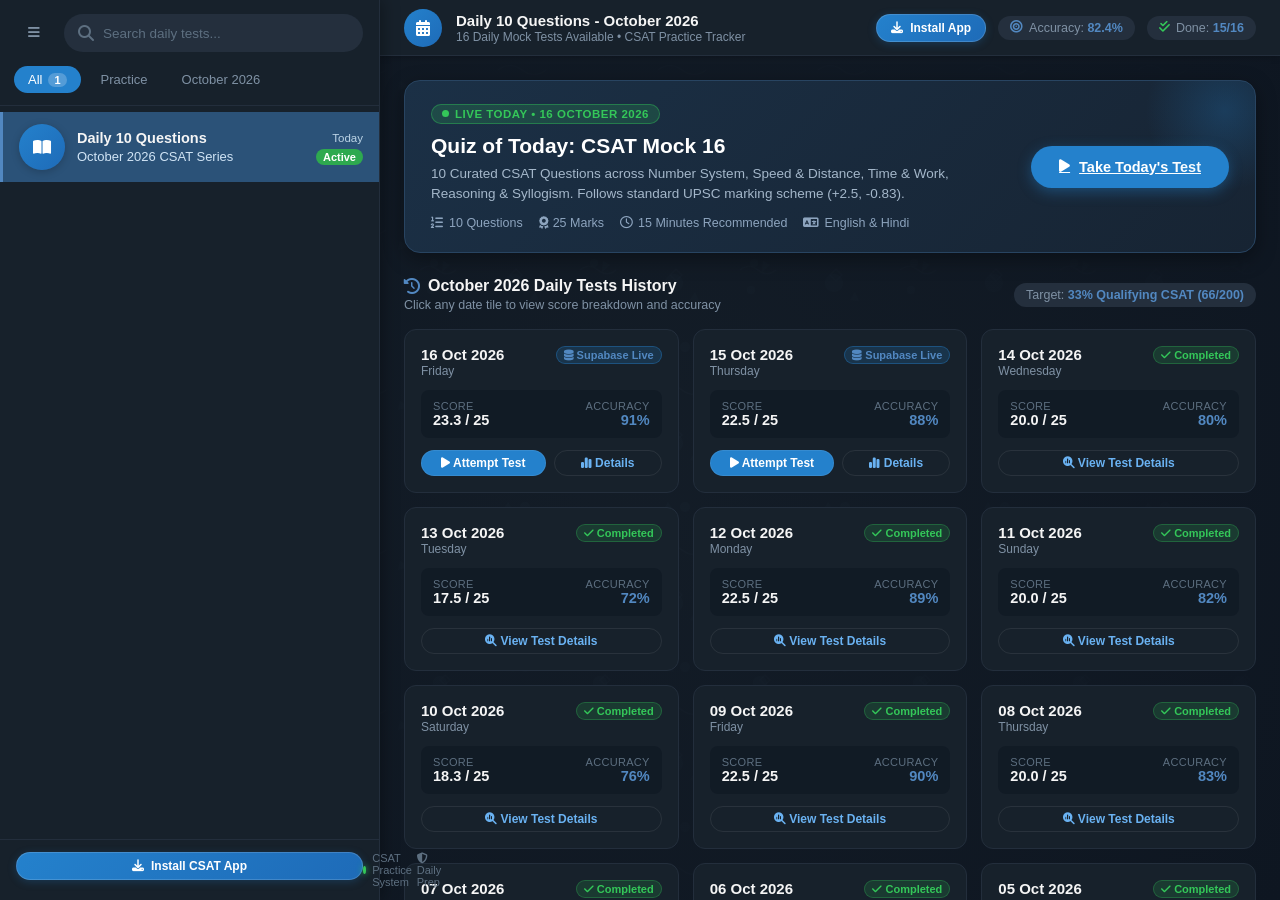
==== index.html @ b8fa63aa "feat: add 16th Oct test tile with live Supabase status, attempt/resume actions and details modal" ====
<!DOCTYPE html>
<html lang="en">
<head>
  <meta charset="UTF-8">
  <meta name="viewport" content="width=device-width, initial-scale=1.0, maximum-scale=1.0, user-scalable=no, viewport-fit=cover">
  <meta name="theme-color" content="#17212b">
  <meta name="mobile-web-app-capable" content="yes">
  <meta name="apple-mobile-web-app-capable" content="yes">
  <meta name="apple-mobile-web-app-status-bar-style" content="black-translucent">
  <meta name="apple-mobile-web-app-title" content="CSAT Daily">
  <title>CSAT Daily 10 Questions | Daily Practice</title>
  <!-- PWA Manifest & Icons -->
  <link rel="manifest" href="manifest.json">
  <link rel="icon" type="image/png" href="icons/icon-192.png">
  <link rel="apple-touch-icon" href="icons/icon-192.png">
  <!-- Font Awesome Traditional Icons from CDN -->
  <link rel="stylesheet" href="https://cdnjs.cloudflare.com/ajax/libs/font-awesome/6.5.1/css/all.min.css">
  <link rel="stylesheet" href="style.css">
</head>
<body>

  <!-- Telegram Wallpaper with subtle doodle pattern -->
  <div class="tg-wallpaper"></div>

  <!-- Mobile Sidebar Backdrop -->
  <div class="tg-sidebar-backdrop" id="sidebar-backdrop"></div>

  <div id="app-root">

    <!-- LEFT SIDEBAR: Telegram Desktop Style (Drawer on Mobile) -->
    <aside class="tg-sidebar" id="app-sidebar">
      
      <!-- Telegram Search & Menu Header -->
      <div class="tg-sidebar-header">
        <button class="tg-menu-btn" title="Menu" id="btn-sidebar-menu">
          <i class="fa-solid fa-bars"></i>
        </button>
        <div class="tg-search-wrapper">
          <i class="fa-solid fa-magnifying-glass tg-search-icon"></i>
          <input type="text" class="tg-search-input" id="sidebar-search" placeholder="Search daily tests..." autocomplete="off">
        </div>
        <button class="tg-sidebar-close-btn" id="btn-close-sidebar" title="Close Menu">
          <i class="fa-solid fa-xmark"></i>
        </button>
      </div>

      <!-- Telegram Category Pills -->
      <div class="tg-tabs-row">
        <button class="tg-tab-pill active">
          All <span class="tg-tab-count">1</span>
        </button>
        <button class="tg-tab-pill">
          Practice
        </button>
        <button class="tg-tab-pill">
          October 2026
        </button>
      </div>

      <!-- Sections List (Only One Section: Daily 10 Questions) -->
      <div class="tg-sections-list">
        
        <div class="tg-section-item active" id="section-daily-10">
          <div class="tg-avatar">
            <i class="fa-solid fa-book-open"></i>
          </div>
          <div class="tg-section-info">
            <div class="tg-section-row-top">
              <span class="tg-section-title">Daily 10 Questions</span>
              <span class="tg-section-time">Today</span>
            </div>
            <div class="tg-section-row-bottom">
              <span class="tg-section-preview">October 2026 CSAT Series</span>
              <span class="tg-badge badge-green">Active</span>
            </div>
          </div>
        </div>

      </div>

      <!-- Sidebar Footer Info -->
      <div class="tg-sidebar-footer">
        <button class="tg-btn-chrome-install" id="btn-sidebar-install" style="width: 100%; justify-content: center; margin-bottom: 8px;">
          <i class="fa-solid fa-download"></i> Install CSAT App
        </button>
        <div style="display: flex; justify-content: space-between; width: 100%; font-size: 11px; color: var(--tg-text-muted);">
          <div class="tg-app-version">
            <span class="tg-status-dot"></span>
            <span>CSAT Practice System</span>
          </div>
          <span><i class="fa-solid fa-shield-halved"></i> Daily Prep</span>
        </div>
      </div>

    </aside>

    <!-- RIGHT CANVAS / MAIN CONTENT AREA -->
    <main class="tg-main-content">

      <!-- Top Header Bar -->
      <header class="tg-content-header">
        <div class="tg-header-left">
          <button class="tg-mobile-nav-toggle" id="btn-toggle-sidebar" aria-label="Open Navigation">
            <i class="fa-solid fa-bars"></i>
          </button>
          <div class="tg-header-avatar">
            <i class="fa-solid fa-calendar-days"></i>
          </div>
          <div class="tg-header-titles">
            <h2>Daily 10 Questions - October 2026</h2>
            <p>16 Daily Mock Tests Available &bull; CSAT Practice Tracker</p>
          </div>
        </div>
        <div class="tg-header-right">
          <!-- Chrome Install App Button -->
          <button class="tg-btn-chrome-install" id="btn-install-pwa" title="Install UPSC CSAT Daily App on this device">
            <i class="fa-solid fa-download"></i>
            <span>Install App</span>
          </button>
          <div class="tg-header-stat-chip">
            <i class="fa-solid fa-bullseye" style="color: var(--tg-blue-light);"></i>
            <span>Accuracy: <strong>82.4%</strong></span>
          </div>
          <div class="tg-header-stat-chip">
            <i class="fa-solid fa-check-double" style="color: var(--tg-green);"></i>
            <span>Done: <strong>15/16</strong></span>
          </div>
        </div>
      </header>

      <!-- Main View Content Area -->
      <div class="tg-view-scroll">
        <div class="tg-view-inner">

          <!-- HERO CARD: Quiz of Today -->
          <section class="tg-hero-card" id="hero-today-quiz">
            <div class="tg-hero-content">
              <div class="tg-tag-live">
                <span class="tg-pulse-dot"></span>
                <span>Live Today &bull; 16 October 2026</span>
              </div>
              <h1 class="tg-hero-title">Quiz of Today: CSAT Mock 16</h1>
              <p class="tg-hero-desc">
                10 Curated CSAT Questions across Number System, Speed & Distance, Time & Work, Reasoning & Syllogism. Follows standard UPSC marking scheme (+2.5, -0.83).
              </p>
              <div class="tg-hero-meta">
                <span><i class="fa-solid fa-list-ol"></i> 10 Questions</span>
                <span><i class="fa-solid fa-award"></i> 25 Marks</span>
                <span><i class="fa-regular fa-clock"></i> 15 Minutes Recommended</span>
                <span><i class="fa-solid fa-language"></i> English & Hindi</span>
              </div>
            </div>
            <div>
              <a href="guidelines.html?date=2026-10-16" class="tg-btn-take-quiz" id="btn-start-today">
                <i class="fa-solid fa-play"></i>
                Take Today's Test
              </a>
            </div>
          </section>

          <!-- SECTION: October Past Test History Tiles -->
          <div class="tg-section-header-row">
            <div>
              <h2 class="tg-section-heading">
                <i class="fa-solid fa-clock-rotate-left" style="color: var(--tg-blue-light);"></i>
                October 2026 Daily Tests History
              </h2>
              <span class="tg-section-subtext">Click any date tile to view score breakdown and accuracy</span>
            </div>
            <div class="tg-header-stat-chip">
              <span>Target: <strong>33% Qualifying CSAT (66/200)</strong></span>
            </div>
          </div>

          <!-- DYNAMIC GRID OF TILES -->
          <div class="tg-october-grid" id="october-tiles-container">
            <!-- Tiles rendered dynamically via script -->
          </div>

        </div>
      </div>

    </main>

  </div>

  <!-- Past Test Review Modal -->
  <div class="tg-modal-overlay" id="history-modal">
    <div class="tg-modal-box">
      <div class="tg-modal-header">
        <h3 id="hist-modal-title">
          <i class="fa-solid fa-chart-pie" style="color: var(--tg-blue-light);"></i>
          Daily Test Summary
        </h3>
        <button class="tg-modal-close-btn" id="btn-close-hist-modal">
          <i class="fa-solid fa-xmark"></i>
        </button>
      </div>
      <div class="tg-modal-body" id="hist-modal-body">
        <!-- Injected via JavaScript -->
      </div>
      <div class="tg-modal-footer">
        <button class="tg-btn-cancel" id="btn-close-hist-footer">Close</button>
        <a href="guidelines.html" class="tg-btn-start-green" style="text-decoration: none;">
          <i class="fa-solid fa-arrow-right"></i> Practice Today's Quiz
        </a>
      </div>
    </div>
  </div>

  <!-- Scripts -->
  <script src="csat_data.js"></script>
  <script src="api.js"></script>
  <script>
    // Render October Dates (Oct 1 to Oct 16) with scores & accuracy
    document.addEventListener("DOMContentLoaded", () => {
      const container = document.getElementById("october-tiles-container");
      
      OCTOBER_HISTORY_DATA.forEach(item => {
        const tile = document.createElement("div");
        tile.className = `tg-date-tile tg-date-tile-${item.dayNum}`;

        const is16Oct = (item.dayNum === 16);
        const is15Oct = (item.dayNum === 15);

        let tileStatus = `
          <span class="tg-tile-status-tag">
            <i class="fa-solid fa-check"></i> Completed
          </span>
        `;
        if (is16Oct) {
          tileStatus = `
            <span class="tg-tile-status-tag status-tag-16" style="background: rgba(36, 129, 204, 0.2); color: var(--tg-blue-light); border-color: rgba(36, 129, 204, 0.4);">
              <i class="fa-solid fa-database"></i> Supabase Live
            </span>
          `;
        } else if (is15Oct) {
          tileStatus = `
            <span class="tg-tile-status-tag status-tag-15" style="background: rgba(36, 129, 204, 0.2); color: var(--tg-blue-light); border-color: rgba(36, 129, 204, 0.4);">
              <i class="fa-solid fa-database"></i> Supabase Live
            </span>
          `;
        }

        let footerAction = `
          <button class="tg-tile-btn btn-view-hist" data-day="${item.dayNum}">
            <i class="fa-solid fa-magnifying-glass-chart"></i> View Test Details
          </button>
        `;

        if (is16Oct) {
          footerAction = `
            <div style="display: flex; gap: 8px; width: 100%;">
              <a href="guidelines.html?date=2026-10-16" class="tg-tile-btn btn-action-16" style="text-decoration: none; background: var(--tg-blue); color: #fff; flex: 1.2;">
                <i class="fa-solid fa-play"></i> Attempt Test
              </a>
              <button class="tg-tile-btn btn-view-hist" data-day="${item.dayNum}" style="flex: 1;">
                <i class="fa-solid fa-chart-simple"></i> Details
              </button>
            </div>
          `;
        } else if (is15Oct) {
          footerAction = `
            <div style="display: flex; gap: 8px; width: 100%;">
              <a href="guidelines.html?date=2026-10-15" class="tg-tile-btn btn-action-15" style="text-decoration: none; background: var(--tg-blue); color: #fff; flex: 1.2;">
                <i class="fa-solid fa-play"></i> Attempt Test
              </a>
              <button class="tg-tile-btn btn-view-hist" data-day="${item.dayNum}" style="flex: 1;">
                <i class="fa-solid fa-chart-simple"></i> Details
              </button>
            </div>
          `;
        }

        tile.innerHTML = `
          <div class="tg-tile-top">
            <div>
              <div class="tg-tile-date">${item.dateStr} 2026</div>
              <div class="tg-tile-day">${item.dayName}</div>
            </div>
            ${tileStatus}
          </div>

          <div class="tg-tile-metrics">
            <div class="tg-metric-box">
              <span class="tg-metric-label">Score</span>
              <span class="tg-metric-value">${item.score}</span>
            </div>
            <div class="tg-metric-box" style="text-align: right;">
              <span class="tg-metric-label">Accuracy</span>
              <span class="tg-metric-value accuracy-highlight">${item.accuracy}%</span>
            </div>
          </div>

          <div class="tg-tile-footer">
            ${footerAction}
          </div>
        `;

        tile.querySelector(".btn-view-hist").addEventListener("click", (e) => {
          e.stopPropagation();
          showHistoryModal(item);
        });

        tile.addEventListener("click", () => {
          showHistoryModal(item);
        });

        container.appendChild(tile);
      });

      // Search Filter
      const searchInput = document.getElementById("sidebar-search");
      searchInput.addEventListener("input", (e) => {
        const q = e.target.value.toLowerCase();
        const tiles = container.querySelectorAll(".tg-date-tile");
        tiles.forEach(t => {
          const text = t.textContent.toLowerCase();
          t.style.display = text.includes(q) ? "flex" : "none";
        });
      });

      // Modal Handlers
      const modal = document.getElementById("history-modal");
      const closeModal = () => modal.classList.remove("active");
      document.getElementById("btn-close-hist-modal").addEventListener("click", closeModal);
      document.getElementById("btn-close-hist-footer").addEventListener("click", closeModal);
      modal.addEventListener("click", (e) => {
        if (e.target === modal) closeModal();
      });

      function showHistoryModal(data) {
        document.getElementById("hist-modal-title").innerHTML = `
          <i class="fa-solid fa-chart-pie" style="color: var(--tg-blue-light);"></i>
          Daily Test Summary: ${data.dateStr} 2026 (${data.dayName})
        `;

        if (data.dayNum === 16) {
          document.getElementById("hist-modal-body").innerHTML = `
            <div class="tg-guidelines-list" style="margin-bottom: 18px;">
              <div class="tg-rule-card">
                <div class="tg-rule-title">Marks Benchmark</div>
                <div class="tg-rule-desc" style="color: var(--tg-green); font-size: 18px;">25.0 Marks (+2.5, -0.83)</div>
              </div>
              <div class="tg-rule-card">
                <div class="tg-rule-title">Qualifying Cutoff</div>
                <div class="tg-rule-desc" style="color: var(--tg-blue-light); font-size: 18px;">33% (8.25 Marks)</div>
              </div>
              <div class="tg-rule-card">
                <div class="tg-rule-title">Question Count</div>
                <div class="tg-rule-desc">10 UPSC CSAT Questions</div>
              </div>
              <div class="tg-rule-card">
                <div class="tg-rule-title">Live Database Status</div>
                <div class="tg-rule-desc" style="color: var(--tg-blue-light);"><i class="fa-solid fa-database"></i> Supabase Live</div>
              </div>
            </div>
            <div class="tg-instructions-text">
              <h4><i class="fa-solid fa-bolt" style="color: var(--tg-blue-light);"></i> 16 October 2026 Mock Test Topics</h4>
              <p style="font-size: 13px; color: #a4b4c4; line-height: 1.5; margin-bottom: 14px;">
                Includes curated high-yield questions on <strong>Number System & Exponents</strong>, <strong>Coded Blood Relations</strong>, <strong>Syllogism</strong>, <strong>Time & Work</strong>, and <strong>Relative Speed</strong>.
              </p>
              <div>
                <a href="guidelines.html?date=2026-10-16" class="tg-btn-start-green" style="text-decoration: none; display: inline-flex; align-items: center; gap: 8px;">
                  <i class="fa-solid fa-play"></i> Attempt 16 Oct Test
                </a>
              </div>
            </div>
          `;
        } else {
          document.getElementById("hist-modal-body").innerHTML = `
            <div class="tg-guidelines-list" style="margin-bottom: 18px;">
              <div class="tg-rule-card">
                <div class="tg-rule-title">Marks Scored</div>
                <div class="tg-rule-desc" style="color: var(--tg-green); font-size: 18px;">${data.score}</div>
              </div>
              <div class="tg-rule-card">
                <div class="tg-rule-title">Accuracy Rate</div>
                <div class="tg-rule-desc" style="color: var(--tg-blue-light); font-size: 18px;">${data.accuracy}%</div>
              </div>
              <div class="tg-rule-card">
                <div class="tg-rule-title">Correct Answers</div>
                <div class="tg-rule-desc">${data.correct} / ${data.questionsAttempted}</div>
              </div>
              <div class="tg-rule-card">
                <div class="tg-rule-title">Incorrect Answers</div>
                <div class="tg-rule-desc" style="color: var(--tg-red);">${data.incorrect} (Negative: -${(data.incorrect * 0.833).toFixed(2)})</div>
              </div>
            </div>
            <div class="tg-instructions-text">
              <h4><i class="fa-solid fa-lightbulb"></i> Performance Assessment</h4>
              <p style="font-size: 13px; color: #a4b4c4; line-height: 1.5;">
                On ${data.dateStr}, your qualifying score exceeded the 33% CSAT benchmark (8.25 marks out of 25). 
                Accuracy stayed in the healthy ${data.accuracy}% bracket. 
                Review the questions you missed to avoid repeating calculation traps in the upcoming test.
              </p>
            </div>
          `;
        }
        modal.classList.add("active");
      }

      // Mobile Sidebar Drawer Toggle
      const sidebar = document.getElementById("app-sidebar");
      const backdrop = document.getElementById("sidebar-backdrop");
      const openBtn = document.getElementById("btn-toggle-sidebar");
      const closeBtn = document.getElementById("btn-close-sidebar");

      function openMobileSidebar() {
        if (sidebar) sidebar.classList.add("mobile-open");
        if (backdrop) backdrop.classList.add("active");
      }

      function closeMobileSidebar() {
        if (sidebar) sidebar.classList.remove("mobile-open");
        if (backdrop) backdrop.classList.remove("active");
      }

      if (openBtn) openBtn.addEventListener("click", openMobileSidebar);
      if (closeBtn) closeBtn.addEventListener("click", closeMobileSidebar);
      if (backdrop) backdrop.addEventListener("click", closeMobileSidebar);

      // Check for In-Progress test for Today (16 October 2026)
      async function checkTodayTestStatus() {
        if (typeof CSAT_API !== 'undefined' && CSAT_API.checkActiveAttempt) {
          try {
            const check = await CSAT_API.checkActiveAttempt("2026-10-16");
            const heroBtn = document.getElementById("btn-start-today");
            const tagLive = document.querySelector("#hero-today-quiz .tg-tag-live");
            const btn16 = document.querySelector(".btn-action-16");
            const tag16 = document.querySelector(".status-tag-16");

            if (check && check.hasActive && !check.isCompleted) {
              const qNum = (check.currentQuestionIndex || 0) + 1;
              const answersCount = check.answersCount || 0;

              // Update Hero Button
              if (heroBtn) {
                heroBtn.href = "quiz.html?date=2026-10-16";
                heroBtn.innerHTML = `<i class="fa-solid fa-play"></i> Resume Today's Test (Q${qNum})`;
                heroBtn.style.background = "linear-gradient(135deg, #2481cc 0%, #1a659e 100%)";
                heroBtn.style.boxShadow = "0 4px 18px rgba(36, 129, 204, 0.45)";
              }

              // Update Live Tag in Hero
              if (tagLive) {
                tagLive.style.background = "rgba(36, 129, 204, 0.2)";
                tagLive.style.borderColor = "rgba(36, 129, 204, 0.5)";
                tagLive.style.color = "var(--tg-blue-light)";
                tagLive.innerHTML = `
                  <span class="tg-pulse-dot" style="background: var(--tg-blue);"></span>
                  <span>In Progress &bull; ${answersCount} of 10 Answered</span>
                `;
              }

              // Update 16 Oct Tile
              if (btn16) {
                btn16.href = "quiz.html?date=2026-10-16";
                btn16.innerHTML = `<i class="fa-solid fa-play"></i> Resume`;
              }
              if (tag16) {
                tag16.innerHTML = `<i class="fa-solid fa-clock-rotate-left"></i> In Progress`;
              }
            } else if (check && check.isCompleted) {
              if (heroBtn) {
                heroBtn.href = "analysis.html?date=2026-10-16";
                heroBtn.innerHTML = `<i class="fa-solid fa-chart-line"></i> View Today's Analysis`;
                heroBtn.style.background = "linear-gradient(135deg, #2ea94f 0%, #1e823b 100%)";
              }
              if (tagLive) {
                tagLive.style.background = "rgba(52, 199, 89, 0.2)";
                tagLive.style.borderColor = "rgba(52, 199, 89, 0.5)";
                tagLive.style.color = "var(--tg-green)";
                tagLive.innerHTML = `
                  <span class="tg-pulse-dot" style="background: var(--tg-green);"></span>
                  <span>Completed &bull; Score: ${check.score} / 25 (${check.accuracy}%)</span>
                `;
              }
              if (btn16) {
                btn16.href = "analysis.html?date=2026-10-16";
                btn16.innerHTML = `<i class="fa-solid fa-chart-line"></i> Scorecard`;
                btn16.style.background = "var(--tg-green-dark)";
              }
              if (tag16) {
                tag16.innerHTML = `<i class="fa-solid fa-check"></i> Completed`;
                tag16.style.background = "rgba(52, 199, 89, 0.15)";
                tag16.style.borderColor = "var(--tg-green)";
                tag16.style.color = "var(--tg-green)";
              }
            }
          } catch (err) {
            console.warn("Today test status check error:", err);
          }
        }
      }

      checkTodayTestStatus();
    });
  </script>
  <script src="pwa.js"></script>
</body>
</html>
---- style.css ----
/* ==========================================================================
   Telegram Dark Theme - CSAT Daily 10 Questions Productivity Web App
   Strict adherence to Telegram desktop/web aesthetic:
   - Palette: #0e1621 (canvas), #17212b (panels), #242f3d (card surfaces/borders)
   - Telegram Blue: #2481cc / #5288c1
   - Telegram Green: #34c759 / #2ea94f
   - Telegram Red: #e53935
   - Clean, traditional terminology, zero corporate jargon
   ========================================================================== */

:root {
  --tg-bg-canvas: #0e1621;
  --tg-panel-bg: #17212b;
  --tg-surface: #242f3d;
  --tg-surface-hover: #2b394a;
  --tg-surface-active: #2f6ea5;
  --tg-border: #232e3c;
  --tg-border-light: rgba(255, 255, 255, 0.08);

  --tg-blue: #2481cc;
  --tg-blue-hover: #2ba2f2;
  --tg-blue-light: #5288c1;
  --tg-green: #34c759;
  --tg-green-dark: #2ea94f;
  --tg-green-glow: rgba(52, 199, 89, 0.25);
  --tg-red: #e53935;
  --tg-red-glow: rgba(229, 57, 53, 0.25);
  --tg-amber: #f5a623;

  --tg-text-primary: #f5f5f5;
  --tg-text-secondary: #7f91a4;
  --tg-text-muted: #5d6f80;
  --tg-text-link: #6ab2f2;

  --tg-radius-sm: 8px;
  --tg-radius-md: 12px;
  --tg-radius-lg: 16px;
  --tg-radius-pill: 9999px;

  --tg-font-sans: -apple-system, BlinkMacSystemFont, "Segoe UI", Roboto, "Helvetica Neue", Arial, sans-serif;
  --tg-transition-fast: 0.18s cubic-bezier(0.2, 0.8, 0.2, 1);
  --tg-transition-slide: 0.24s cubic-bezier(0.25, 1, 0.5, 1);
}

*, *::before, *::after {
  box-sizing: border-box;
  margin: 0;
  padding: 0;
}

html, body {
  width: 100%;
  height: 100%;
  font-family: var(--tg-font-sans);
  background-color: var(--tg-bg-canvas);
  color: var(--tg-text-primary);
  overflow: hidden;
  -webkit-font-smoothing: antialiased;
}

/* Telegram Subtle Doodle Wallpaper */
.tg-wallpaper {
  position: absolute;
  inset: 0;
  pointer-events: none;
  background-color: var(--tg-bg-canvas);
  background-image: 
    radial-gradient(circle at 50% 50%, rgba(23, 33, 43, 0.6) 0%, rgba(14, 22, 33, 0.95) 100%),
    url("data:image/svg+xml,%3Csvg xmlns='http://www.w3.org/2000/svg' width='160' height='160' viewBox='0 0 160 160'%3E%3Cpath fill='%23223040' fill-opacity='0.22' d='M28 22l6 10-10-3 4-7zm92 14c4 0 7 3 7 7s-3 7-7 7-7-3-7-7 3-7 7-7zm-40 45l9 6-11 3 2-9zm-55 42c0-5 4-9 9-9s9 4 9 9-4 9-9 9-9-4-9-9zm105-18l-8 7 1-11 7 4zm-80-78a5 5 0 1 1-10 0 5 5 0 0 1 10 0zm68 76a4 4 0 1 1-8 0 4 4 0 0 1 8 0zM50 140l5-8 4 9-9-1zm65-10a4 4 0 1 1-8 0 4 4 0 0 1 8 0z'/%3E%3Cpath fill='none' stroke='%23223040' stroke-opacity='0.25' stroke-width='1.2' d='M18 70c8-6 16-6 24 0s16 6 24 0M100 110c6-5 12-5 18 0s12 5 18 0M30 115l6-6 6 6-6 6zM120 40l5-5 5 5-5 5z'/%3E%3C/svg%3E");
  background-repeat: repeat;
  z-index: 0;
}

/* App Main Container Layout */
#app-root {
  position: relative;
  width: 100vw;
  height: 100vh;
  display: flex;
  overflow: hidden;
  z-index: 1;
}

/* ==========================================================================
   LEFT SIDEBAR (Telegram Desktop Style)
   ========================================================================== */
.tg-sidebar {
  width: 380px;
  min-width: 320px;
  max-width: 440px;
  height: 100%;
  background: var(--tg-panel-bg);
  border-right: 1px solid var(--tg-border);
  display: flex;
  flex-direction: column;
  z-index: 10;
  box-shadow: 2px 0 16px rgba(0, 0, 0, 0.35);
  transition: transform var(--tg-transition-fast);
}

.tg-sidebar-header {
  padding: 14px 16px 10px 16px;
  display: flex;
  align-items: center;
  gap: 12px;
}

.tg-menu-btn {
  background: transparent;
  border: none;
  color: var(--tg-text-secondary);
  width: 36px;
  height: 36px;
  border-radius: 50%;
  display: flex;
  align-items: center;
  justify-content: center;
  cursor: pointer;
  transition: background var(--tg-transition-fast), color var(--tg-transition-fast);
}

.tg-menu-btn:hover {
  background: var(--tg-surface);
  color: var(--tg-text-primary);
}

.tg-search-wrapper {
  flex: 1;
  position: relative;
  display: flex;
  align-items: center;
}

.tg-search-icon {
  position: absolute;
  left: 14px;
  width: 16px;
  height: 16px;
  color: var(--tg-text-muted);
  pointer-events: none;
}

.tg-search-input {
  width: 100%;
  height: 38px;
  background: var(--tg-surface);
  border: 1px solid transparent;
  border-radius: var(--tg-radius-pill);
  padding: 0 14px 0 38px;
  font-size: 13.5px;
  color: var(--tg-text-primary);
  outline: none;
  transition: border-color var(--tg-transition-fast), background var(--tg-transition-fast);
}

.tg-search-input::placeholder {
  color: var(--tg-text-muted);
}

.tg-search-input:focus {
  border-color: var(--tg-blue);
  background: #1e2836;
}

/* Telegram Filter Tabs Row */
.tg-tabs-row {
  display: flex;
  align-items: center;
  gap: 6px;
  padding: 4px 14px 12px 14px;
  border-bottom: 1px solid var(--tg-border);
  overflow-x: auto;
  scrollbar-width: none;
}
.tg-tabs-row::-webkit-scrollbar { display: none; }

.tg-tab-pill {
  background: transparent;
  border: none;
  color: var(--tg-text-secondary);
  font-size: 13px;
  font-weight: 500;
  padding: 6px 14px;
  border-radius: var(--tg-radius-pill);
  cursor: pointer;
  display: inline-flex;
  align-items: center;
  gap: 6px;
  transition: all var(--tg-transition-fast);
  white-space: nowrap;
}

.tg-tab-pill:hover {
  background: var(--tg-surface);
  color: var(--tg-text-primary);
}

.tg-tab-pill.active {
  background: var(--tg-blue);
  color: #ffffff;
}

.tg-tab-count {
  font-size: 11px;
  background: rgba(255, 255, 255, 0.22);
  color: #fff;
  border-radius: var(--tg-radius-pill);
  padding: 1px 6px;
  font-weight: 600;
}

/* Sections List */
.tg-sections-list {
  flex: 1;
  overflow-y: auto;
  padding: 6px 0;
}

.tg-section-item {
  display: flex;
  align-items: center;
  gap: 12px;
  padding: 12px 16px;
  cursor: pointer;
  border-left: 3px solid transparent;
  transition: background var(--tg-transition-fast);
  user-select: none;
}

.tg-section-item:hover {
  background: rgba(36, 47, 61, 0.6);
}

.tg-section-item.active {
  background: #2b5278;
  border-left-color: var(--tg-blue-light);
}

.tg-avatar {
  width: 46px;
  height: 46px;
  min-width: 46px;
  border-radius: 50%;
  background: linear-gradient(135deg, #2481cc 0%, #1e6bb8 100%);
  display: flex;
  align-items: center;
  justify-content: center;
  color: #ffffff;
  box-shadow: 0 2px 8px rgba(0, 0, 0, 0.2);
}

.tg-avatar svg {
  width: 22px;
  height: 22px;
}

.tg-section-info {
  flex: 1;
  min-width: 0;
}

.tg-section-row-top {
  display: flex;
  justify-content: space-between;
  align-items: center;
  margin-bottom: 3px;
}

.tg-section-title {
  font-size: 14.5px;
  font-weight: 600;
  color: var(--tg-text-primary);
  white-space: nowrap;
  overflow: hidden;
  text-overflow: ellipsis;
}

.tg-section-time {
  font-size: 11.5px;
  color: var(--tg-text-secondary);
}

.tg-section-item.active .tg-section-time {
  color: #bcd4e6;
}

.tg-section-row-bottom {
  display: flex;
  justify-content: space-between;
  align-items: center;
}

.tg-section-preview {
  font-size: 13px;
  color: var(--tg-text-secondary);
  white-space: nowrap;
  overflow: hidden;
  text-overflow: ellipsis;
  max-width: 200px;
}

.tg-section-item.active .tg-section-preview {
  color: #d0e4f5;
}

.tg-badge {
  font-size: 11px;
  font-weight: 600;
  padding: 2px 7px;
  border-radius: var(--tg-radius-pill);
  background: var(--tg-blue);
  color: #ffffff;
}

.tg-badge.badge-green {
  background: var(--tg-green-dark);
}

/* Sidebar Footer Info */
.tg-sidebar-footer {
  padding: 12px 16px;
  border-top: 1px solid var(--tg-border);
  display: flex;
  align-items: center;
  justify-content: space-between;
  font-size: 12px;
  color: var(--tg-text-muted);
}

.tg-app-version {
  display: flex;
  align-items: center;
  gap: 6px;
}

.tg-status-dot {
  width: 8px;
  height: 8px;
  background: var(--tg-green);
  border-radius: 50%;
  box-shadow: 0 0 6px var(--tg-green);
}

/* ==========================================================================
   MAIN CONTENT AREA (Telegram Right Canvas)
   ========================================================================== */
.tg-main-content {
  flex: 1;
  height: 100%;
  display: flex;
  flex-direction: column;
  position: relative;
  overflow: hidden;
  background: transparent;
}

/* Main Top Header */
.tg-content-header {
  height: 56px;
  padding: 0 24px;
  background: var(--tg-panel-bg);
  border-bottom: 1px solid var(--tg-border);
  display: flex;
  align-items: center;
  justify-content: space-between;
  z-index: 5;
  box-shadow: 0 1px 6px rgba(0, 0, 0, 0.25);
}

.tg-header-left {
  display: flex;
  align-items: center;
  gap: 14px;
}

.tg-header-avatar {
  width: 38px;
  height: 38px;
  border-radius: 50%;
  background: linear-gradient(135deg, #2481cc 0%, #1e6bb8 100%);
  display: flex;
  align-items: center;
  justify-content: center;
  color: #fff;
}

.tg-header-titles h2 {
  font-size: 15px;
  font-weight: 600;
  color: var(--tg-text-primary);
  line-height: 1.2;
}

.tg-header-titles p {
  font-size: 12px;
  color: var(--tg-text-secondary);
}

.tg-header-right {
  display: flex;
  align-items: center;
  gap: 12px;
}

.tg-header-stat-chip {
  background: var(--tg-surface);
  padding: 5px 12px;
  border-radius: var(--tg-radius-pill);
  font-size: 12.5px;
  color: var(--tg-text-secondary);
  display: flex;
  align-items: center;
  gap: 6px;
}

.tg-header-stat-chip strong {
  color: var(--tg-blue-light);
}

/* View Container */
.tg-view-scroll {
  flex: 1;
  overflow-y: auto;
  padding: 24px;
  position: relative;
  display: flex;
  flex-direction: column;
  align-items: center;
}

.tg-view-inner {
  width: 100%;
  max-width: 1060px;
}

/* ==========================================================================
   VIEW 1: DASHBOARD TILES (Today's Quiz + Past October Dates)
   ========================================================================== */
.tg-hero-card {
  background: linear-gradient(135deg, #1b3046 0%, #172433 100%);
  border: 1px solid #284461;
  border-radius: var(--tg-radius-lg);
  padding: 22px 26px;
  margin-bottom: 24px;
  display: flex;
  justify-content: space-between;
  align-items: center;
  box-shadow: 0 6px 20px rgba(0, 0, 0, 0.35);
  position: relative;
  overflow: hidden;
}

.tg-hero-card::before {
  content: "";
  position: absolute;
  top: -50px;
  right: -50px;
  width: 160px;
  height: 160px;
  background: radial-gradient(circle, rgba(36, 129, 204, 0.25) 0%, transparent 70%);
  pointer-events: none;
}

.tg-hero-content {
  max-width: 65%;
}

.tg-tag-live {
  display: inline-flex;
  align-items: center;
  gap: 6px;
  background: rgba(52, 199, 89, 0.18);
  border: 1px solid rgba(52, 199, 89, 0.4);
  color: var(--tg-green);
  font-size: 11.5px;
  font-weight: 700;
  text-transform: uppercase;
  letter-spacing: 0.5px;
  padding: 3px 10px;
  border-radius: var(--tg-radius-pill);
  margin-bottom: 10px;
}

.tg-pulse-dot {
  width: 7px;
  height: 7px;
  background: var(--tg-green);
  border-radius: 50%;
  animation: pulse 1.6s infinite;
}

@keyframes pulse {
  0% { transform: scale(0.95); opacity: 0.8; }
  50% { transform: scale(1.35); opacity: 1; box-shadow: 0 0 8px var(--tg-green); }
  100% { transform: scale(0.95); opacity: 0.8; }
}

.tg-hero-title {
  font-size: 21px;
  font-weight: 700;
  color: #ffffff;
  margin-bottom: 6px;
}

.tg-hero-desc {
  font-size: 13.5px;
  color: #a4b7ca;
  line-height: 1.5;
}

.tg-hero-meta {
  display: flex;
  gap: 16px;
  margin-top: 12px;
  font-size: 12.5px;
  color: #8da4be;
}

.tg-hero-meta span {
  display: flex;
  align-items: center;
  gap: 5px;
}

.tg-btn-take-quiz {
  background: var(--tg-blue);
  color: #ffffff;
  border: none;
  font-size: 14.5px;
  font-weight: 600;
  padding: 13px 28px;
  border-radius: var(--tg-radius-pill);
  cursor: pointer;
  display: inline-flex;
  align-items: center;
  gap: 9px;
  box-shadow: 0 4px 14px rgba(36, 129, 204, 0.4);
  transition: all var(--tg-transition-fast);
  white-space: nowrap;
}

.tg-btn-take-quiz:hover {
  background: var(--tg-blue-hover);
  transform: translateY(-2px);
  box-shadow: 0 6px 18px rgba(36, 129, 204, 0.55);
}

/* Month Grid Section */
.tg-section-header-row {
  display: flex;
  justify-content: space-between;
  align-items: center;
  margin-bottom: 16px;
}

.tg-section-heading {
  font-size: 16px;
  font-weight: 600;
  color: var(--tg-text-primary);
  display: flex;
  align-items: center;
  gap: 8px;
}

.tg-section-subtext {
  font-size: 12.5px;
  color: var(--tg-text-secondary);
}

.tg-october-grid {
  display: grid;
  grid-template-columns: repeat(auto-fill, minmax(230px, 1fr));
  gap: 14px;
}

.tg-date-tile {
  background: var(--tg-panel-bg);
  border: 1px solid var(--tg-border);
  border-radius: var(--tg-radius-md);
  padding: 16px;
  transition: all var(--tg-transition-fast);
  display: flex;
  flex-direction: column;
  justify-content: space-between;
  cursor: pointer;
  position: relative;
}

.tg-date-tile:hover {
  background: var(--tg-surface);
  border-color: #35475b;
  transform: translateY(-2px);
  box-shadow: 0 5px 16px rgba(0, 0, 0, 0.28);
}

.tg-tile-top {
  display: flex;
  justify-content: space-between;
  align-items: flex-start;
  margin-bottom: 12px;
}

.tg-tile-date {
  font-size: 15px;
  font-weight: 700;
  color: var(--tg-text-primary);
}

.tg-tile-day {
  font-size: 12px;
  color: var(--tg-text-secondary);
  font-weight: 500;
  margin-top: 1px;
}

.tg-tile-status-tag {
  font-size: 11px;
  font-weight: 600;
  padding: 2px 7px;
  border-radius: var(--tg-radius-pill);
  background: rgba(52, 199, 89, 0.15);
  color: var(--tg-green);
  border: 1px solid rgba(52, 199, 89, 0.3);
}

.tg-tile-metrics {
  display: flex;
  justify-content: space-between;
  align-items: center;
  background: rgba(14, 22, 33, 0.55);
  padding: 10px 12px;
  border-radius: var(--tg-radius-sm);
  margin-bottom: 12px;
}

.tg-metric-box {
  display: flex;
  flex-direction: column;
}

.tg-metric-label {
  font-size: 11px;
  color: var(--tg-text-muted);
  text-transform: uppercase;
  letter-spacing: 0.3px;
}

.tg-metric-value {
  font-size: 14.5px;
  font-weight: 700;
  color: var(--tg-text-primary);
}

.tg-metric-value.accuracy-highlight {
  color: var(--tg-blue-light);
}

.tg-tile-footer {
  display: flex;
  justify-content: space-between;
  align-items: center;
}

.tg-tile-btn {
  background: transparent;
  border: 1px solid var(--tg-border-light);
  color: var(--tg-text-link);
  font-size: 12px;
  font-weight: 600;
  padding: 5px 12px;
  border-radius: var(--tg-radius-pill);
  cursor: pointer;
  width: 100%;
  text-align: center;
  transition: all var(--tg-transition-fast);
}

.tg-tile-btn:hover {
  background: var(--tg-surface-hover);
  border-color: var(--tg-blue);
  color: #ffffff;
}

/* ==========================================================================
   VIEW 2: UPSC GUIDELINES & LANGUAGE SELECTION
   ========================================================================== */
.tg-modal-overlay {
  position: fixed;
  inset: 0;
  background: rgba(7, 12, 18, 0.82);
  backdrop-filter: blur(6px);
  display: flex;
  align-items: center;
  justify-content: center;
  z-index: 1000;
  opacity: 0;
  pointer-events: none;
  transition: opacity 0.2s ease;
}

.tg-modal-overlay.active {
  opacity: 1;
  pointer-events: auto;
}

.tg-modal-box {
  background: var(--tg-panel-bg);
  border: 1px solid var(--tg-border);
  border-radius: var(--tg-radius-lg);
  width: 90%;
  max-width: 680px;
  max-height: 90vh;
  display: flex;
  flex-direction: column;
  box-shadow: 0 12px 40px rgba(0, 0, 0, 0.6);
  transform: scale(0.96);
  transition: transform 0.22s cubic-bezier(0.2, 0.8, 0.2, 1);
  overflow: hidden;
}

.tg-modal-overlay.active .tg-modal-box {
  transform: scale(1);
}

.tg-modal-header {
  padding: 18px 22px;
  background: #151e28;
  border-bottom: 1px solid var(--tg-border);
  display: flex;
  justify-content: space-between;
  align-items: center;
}

.tg-modal-header h3 {
  font-size: 17px;
  font-weight: 700;
  color: #ffffff;
  display: flex;
  align-items: center;
  gap: 10px;
}

.tg-modal-close-btn {
  background: transparent;
  border: none;
  color: var(--tg-text-muted);
  font-size: 20px;
  cursor: pointer;
  border-radius: 50%;
  width: 32px;
  height: 32px;
  display: flex;
  align-items: center;
  justify-content: center;
  transition: all var(--tg-transition-fast);
}

.tg-modal-close-btn:hover {
  background: var(--tg-surface);
  color: var(--tg-text-primary);
}

.tg-modal-body {
  padding: 22px;
  overflow-y: auto;
}

.tg-guidelines-list {
  display: grid;
  grid-template-columns: 1fr 1fr;
  gap: 12px;
  margin-bottom: 20px;
}

.tg-rule-card {
  background: var(--tg-surface);
  border-radius: var(--tg-radius-md);
  padding: 12px 14px;
  border-left: 3px solid var(--tg-blue);
}

.tg-rule-title {
  font-size: 11.5px;
  color: var(--tg-text-secondary);
  text-transform: uppercase;
  font-weight: 600;
  margin-bottom: 3px;
}

.tg-rule-desc {
  font-size: 14px;
  font-weight: 600;
  color: var(--tg-text-primary);
}

.tg-instructions-text {
  background: rgba(14, 22, 33, 0.6);
  border-radius: var(--tg-radius-md);
  padding: 14px 16px;
  margin-bottom: 22px;
  border: 1px solid var(--tg-border);
}

.tg-instructions-text h4 {
  font-size: 13.5px;
  font-weight: 700;
  color: var(--tg-text-link);
  margin-bottom: 8px;
}

.tg-instructions-text ul {
  padding-left: 18px;
  font-size: 12.5px;
  color: #a4b4c4;
  line-height: 1.6;
}

/* Language Selection */
.tg-language-section {
  background: #1e2a38;
  border-radius: var(--tg-radius-md);
  padding: 16px;
  margin-bottom: 20px;
}

.tg-lang-label {
  font-size: 13px;
  font-weight: 600;
  color: var(--tg-text-primary);
  margin-bottom: 10px;
  display: block;
}

.tg-lang-options {
  display: flex;
  gap: 12px;
}

.tg-lang-choice {
  flex: 1;
  position: relative;
}

.tg-lang-choice input {
  position: absolute;
  opacity: 0;
  cursor: pointer;
}

.tg-lang-box {
  padding: 11px 14px;
  border-radius: var(--tg-radius-sm);
  background: var(--tg-surface);
  border: 1.5px solid transparent;
  color: var(--tg-text-primary);
  font-size: 14px;
  font-weight: 600;
  text-align: center;
  cursor: pointer;
  transition: all var(--tg-transition-fast);
  display: block;
}

.tg-lang-choice input:checked + .tg-lang-box {
  border-color: var(--tg-blue);
  background: #2a3d52;
  color: #ffffff;
  box-shadow: 0 0 10px rgba(36, 129, 204, 0.3);
}

/* Modal Footer */
.tg-modal-footer {
  padding: 16px 22px;
  background: #151e28;
  border-top: 1px solid var(--tg-border);
  display: flex;
  justify-content: flex-end;
  gap: 12px;
}

.tg-btn-cancel {
  background: transparent;
  border: 1px solid var(--tg-border-light);
  color: var(--tg-text-secondary);
  font-size: 13.5px;
  font-weight: 600;
  padding: 10px 20px;
  border-radius: var(--tg-radius-pill);
  cursor: pointer;
  transition: all var(--tg-transition-fast);
}

.tg-btn-cancel:hover {
  background: var(--tg-surface);
  color: var(--tg-text-primary);
}

.tg-btn-start-green {
  background: var(--tg-green-dark);
  color: #ffffff;
  border: none;
  font-size: 14px;
  font-weight: 700;
  padding: 11px 32px;
  border-radius: var(--tg-radius-pill);
  cursor: pointer;
  display: inline-flex;
  align-items: center;
  gap: 8px;
  box-shadow: 0 4px 14px var(--tg-green-glow);
  transition: all var(--tg-transition-fast);
}

.tg-btn-start-green:hover {
  background: var(--tg-green);
  transform: translateY(-1px);
  box-shadow: 0 6px 18px rgba(52, 199, 89, 0.45);
}

/* ==========================================================================
   VIEW 3: ACTIVE QUIZ FULLSCREEN UI
   ========================================================================== */
.tg-quiz-fullscreen-view {
  position: fixed;
  inset: 0;
  background: var(--tg-bg-canvas);
  z-index: 500;
  display: none;
  flex-direction: column;
}

.tg-quiz-fullscreen-view.active {
  display: flex;
}

/* Top Bar 1: Question Navigator + Submit / Exit */
.tg-quiz-top-bar-1 {
  height: 58px;
  background: var(--tg-panel-bg);
  border-bottom: 1px solid var(--tg-border);
  padding: 0 20px;
  display: flex;
  align-items: center;
  justify-content: space-between;
  gap: 16px;
  z-index: 10;
}

.tg-quiz-nav-left {
  display: flex;
  align-items: center;
  gap: 12px;
}

.tg-quiz-brand {
  font-size: 14px;
  font-weight: 700;
  color: var(--tg-text-primary);
  display: flex;
  align-items: center;
  gap: 6px;
}

.tg-q-nav-wrapper {
  display: flex;
  align-items: center;
  gap: 6px;
}

.tg-q-nav-arrow-btn {
  width: 30px;
  height: 30px;
  border-radius: 50%;
  border: 1px solid var(--tg-border);
  background: var(--tg-surface);
  color: var(--tg-text-secondary);
  font-size: 11px;
  cursor: pointer;
  display: inline-flex;
  align-items: center;
  justify-content: center;
  transition: all var(--tg-transition-fast);
}

.tg-q-nav-arrow-btn:hover:not(:disabled) {
  background: #314052;
  color: #ffffff;
  border-color: var(--tg-blue-light);
}

.tg-q-nav-arrow-btn:disabled {
  opacity: 0.3;
  cursor: not-allowed;
}

.tg-q-navigator-list {
  display: flex;
  align-items: center;
  gap: 8px;
}

.tg-q-pill-btn {
  width: 32px;
  height: 32px;
  border-radius: 50%;
  border: 1px solid var(--tg-border);
  background: var(--tg-surface);
  color: var(--tg-text-secondary);
  font-size: 13px;
  font-weight: 600;
  cursor: pointer;
  display: flex;
  align-items: center;
  justify-content: center;
  transition: all var(--tg-transition-fast);
}

.tg-q-pill-btn:hover {
  background: #314052;
  color: var(--tg-text-primary);
}

.tg-q-pill-btn.current {
  border-color: var(--tg-blue-light);
  background: var(--tg-blue);
  color: #ffffff;
  box-shadow: 0 0 10px rgba(36, 129, 204, 0.5);
  transform: scale(1.08);
}

.tg-q-pill-btn.attempted {
  background: var(--tg-green-dark);
  border-color: var(--tg-green);
  color: #ffffff;
}

.tg-q-pill-btn.reviewed {
  background: var(--tg-amber);
  border-color: #e0961b;
  color: #111111;
}

.tg-quiz-actions-right {
  display: flex;
  align-items: center;
  gap: 10px;
}

.tg-lang-toggle-btn {
  background: var(--tg-surface);
  border: 1px solid var(--tg-border);
  color: var(--tg-text-secondary);
  padding: 6px 12px;
  border-radius: var(--tg-radius-pill);
  font-size: 12px;
  font-weight: 600;
  cursor: pointer;
  transition: all var(--tg-transition-fast);
}

.tg-lang-toggle-btn:hover {
  background: #314052;
  color: var(--tg-text-primary);
}

.tg-btn-quiz-submit {
  background: var(--tg-green-dark);
  color: #ffffff;
  border: none;
  font-size: 13px;
  font-weight: 700;
  padding: 8px 18px;
  border-radius: var(--tg-radius-pill);
  cursor: pointer;
  display: inline-flex;
  align-items: center;
  gap: 6px;
  box-shadow: 0 2px 10px var(--tg-green-glow);
  transition: all var(--tg-transition-fast);
}

.tg-btn-quiz-submit:hover {
  background: var(--tg-green);
  transform: translateY(-1px);
}

.tg-btn-quiz-exit {
  background: var(--tg-red);
  color: #ffffff;
  border: none;
  font-size: 13px;
  font-weight: 700;
  padding: 8px 16px;
  border-radius: var(--tg-radius-pill);
  cursor: pointer;
  display: inline-flex;
  align-items: center;
  gap: 6px;
  box-shadow: 0 2px 10px var(--tg-red-glow);
  transition: all var(--tg-transition-fast);
}

.tg-btn-quiz-exit:hover {
  background: #f44336;
  transform: translateY(-1px);
}

/* Top Bar 2: Secondary Bar (Question Timer + Chapter Name) */
.tg-quiz-secondary-bar {
  height: 44px;
  background: #1b2633;
  border-bottom: 1px solid var(--tg-border);
  padding: 0 24px;
  display: flex;
  align-items: center;
  justify-content: space-between;
  font-size: 13px;
}

.tg-secondary-chapter {
  color: var(--tg-blue-light);
  font-weight: 600;
  display: flex;
  align-items: center;
  gap: 8px;
}

.tg-secondary-timer {
  display: flex;
  align-items: center;
  gap: 16px;
  color: var(--tg-text-secondary);
  font-variant-numeric: tabular-nums;
}

.tg-timer-badge {
  background: var(--tg-surface);
  border: 1px solid var(--tg-border-light);
  padding: 3px 10px;
  border-radius: var(--tg-radius-pill);
  font-weight: 600;
  color: #ffffff;
}

/* Quiz Body & Sliding Container */
.tg-quiz-stage {
  flex: 1;
  min-height: 0;
  position: relative;
  overflow-y: auto !important;
  overflow-x: hidden;
  -webkit-overflow-scrolling: touch;
  display: flex;
  flex-direction: column;
  align-items: center;
  justify-content: flex-start;
  padding: 24px 20px 60px 20px;
  scroll-behavior: smooth;
}

/* Telegram Custom Sleek Scrollbar */
.tg-quiz-stage::-webkit-scrollbar {
  width: 8px;
}
.tg-quiz-stage::-webkit-scrollbar-track {
  background: transparent;
}
.tg-quiz-stage::-webkit-scrollbar-thumb {
  background: rgba(255, 255, 255, 0.18);
  border-radius: 4px;
}
.tg-quiz-stage::-webkit-scrollbar-thumb:hover {
  background: rgba(255, 255, 255, 0.32);
}

.tg-question-slider-track {
  width: 100%;
  max-width: 860px;
  position: relative;
  overflow: visible;
  border-radius: var(--tg-radius-lg);
  box-shadow: 0 8px 30px rgba(0, 0, 0, 0.45);
  margin: 0 auto;
}

.tg-question-card {
  background: var(--tg-panel-bg);
  border: 1px solid var(--tg-border);
  border-radius: var(--tg-radius-lg);
  padding: 28px 32px 28px 32px;
  width: 100%;
  min-height: auto;
  display: flex;
  flex-direction: column;
  justify-content: space-between;
  transition: transform var(--tg-transition-slide), opacity var(--tg-transition-slide);
  will-change: transform, opacity;
}

/* Fast Horizontal Slide Animation Classes */
.slide-in-right {
  animation: slideRightIn var(--tg-transition-slide) forwards;
}

.slide-in-left {
  animation: slideLeftIn var(--tg-transition-slide) forwards;
}

@keyframes slideRightIn {
  from {
    transform: translateX(60px);
    opacity: 0.3;
  }
  to {
    transform: translateX(0);
    opacity: 1;
  }
}

@keyframes slideLeftIn {
  from {
    transform: translateX(-60px);
    opacity: 0.3;
  }
  to {
    transform: translateX(0);
    opacity: 1;
  }
}

.tg-q-header-meta {
  display: flex;
  justify-content: space-between;
  align-items: center;
  margin-bottom: 18px;
}

.tg-q-number-title {
  font-size: 15px;
  font-weight: 700;
  color: var(--tg-blue-light);
}

.tg-q-marks-tag {
  font-size: 12px;
  color: var(--tg-text-muted);
}

.tg-q-statement {
  font-size: 16.5px;
  line-height: 1.6;
  color: #f0f4f8;
  margin-bottom: 24px;
  white-space: pre-line;
}

/* Options */
.tg-options-group {
  display: flex;
  flex-direction: column;
  gap: 11px;
  margin-bottom: 24px;
}

.tg-option-row {
  display: flex;
  align-items: center;
  gap: 14px;
  background: var(--tg-surface);
  border: 1.5px solid transparent;
  padding: 13px 18px;
  border-radius: var(--tg-radius-md);
  cursor: pointer;
  transition: all var(--tg-transition-fast);
  user-select: none;
}

.tg-option-row:hover {
  background: var(--tg-surface-hover);
  border-color: #3b4e64;
}

.tg-option-row.selected {
  background: #233c56;
  border-color: var(--tg-blue);
  box-shadow: 0 0 12px rgba(36, 129, 204, 0.3);
}

.tg-opt-letter {
  width: 28px;
  height: 28px;
  border-radius: 50%;
  background: rgba(255, 255, 255, 0.08);
  color: var(--tg-text-secondary);
  font-size: 13px;
  font-weight: 700;
  display: flex;
  align-items: center;
  justify-content: center;
  transition: all var(--tg-transition-fast);
}

.tg-option-row.selected .tg-opt-letter {
  background: var(--tg-blue);
  color: #ffffff;
}

.tg-opt-text {
  font-size: 14.5px;
  color: var(--tg-text-primary);
  line-height: 1.4;
  flex: 1;
}

/* Quiz Controls Bottom */
.tg-quiz-bottom-controls {
  display: flex;
  justify-content: space-between;
  align-items: center;
  border-top: 1px solid var(--tg-border);
  padding-top: 18px;
  margin-top: 10px;
}

.tg-ctrl-btn {
  background: var(--tg-surface);
  border: 1px solid var(--tg-border-light);
  color: var(--tg-text-primary);
  font-size: 13.5px;
  font-weight: 600;
  padding: 9px 18px;
  border-radius: var(--tg-radius-pill);
  cursor: pointer;
  display: inline-flex;
  align-items: center;
  gap: 6px;
  transition: all var(--tg-transition-fast);
}

.tg-ctrl-btn:hover:not(:disabled) {
  background: var(--tg-surface-hover);
  border-color: var(--tg-blue);
}

.tg-ctrl-btn:disabled {
  opacity: 0.35;
  cursor: not-allowed;
}

.tg-btn-clear {
  color: var(--tg-text-muted);
}
.tg-btn-clear:hover:not(:disabled) {
  color: var(--tg-red);
}

.tg-btn-review.marked {
  background: var(--tg-amber);
  color: #111111;
  border-color: #e0961b;
}

/* ==========================================================================
   VIEW 4: POST-SUBMISSION DETAILED ANALYSIS
   ========================================================================== */
.tg-analysis-page {
  width: 100%;
  max-width: 1060px;
  margin: 0 auto;
  padding-bottom: 40px;
}

.tg-analysis-top-card {
  background: linear-gradient(135deg, #172433 0%, #151f2b 100%);
  border: 1px solid var(--tg-border);
  border-radius: var(--tg-radius-lg);
  padding: 22px 28px;
  margin-bottom: 24px;
  display: flex;
  justify-content: space-between;
  align-items: center;
  box-shadow: 0 6px 20px rgba(0, 0, 0, 0.3);
}

.tg-summary-scores {
  display: flex;
  align-items: center;
  gap: 28px;
}

.tg-score-pill-big {
  font-size: 32px;
  font-weight: 800;
  color: #ffffff;
  line-height: 1;
}

.tg-score-pill-big span {
  font-size: 16px;
  color: var(--tg-text-muted);
  font-weight: 500;
}

.tg-summary-stats-col {
  display: flex;
  gap: 20px;
}

.tg-stat-item-mini {
  display: flex;
  flex-direction: column;
}

.tg-stat-mini-label {
  font-size: 11px;
  color: var(--tg-text-muted);
  text-transform: uppercase;
}

.tg-stat-mini-val {
  font-size: 16px;
  font-weight: 700;
}

.tg-stat-mini-val.correct { color: var(--tg-green); }
.tg-stat-mini-val.incorrect { color: var(--tg-red); }
.tg-stat-mini-val.unattempted { color: var(--tg-text-secondary); }
.tg-stat-mini-val.accuracy { color: var(--tg-blue-light); }

.tg-analysis-actions {
  display: flex;
  gap: 10px;
}

/* THE THREE STRATEGIC CATEGORIZATION TILES */
.tg-strategic-tiles-row {
  display: grid;
  grid-template-columns: repeat(3, 1fr);
  gap: 16px;
  margin-bottom: 26px;
}

.tg-strategic-tile {
  background: var(--tg-panel-bg);
  border: 1px solid var(--tg-border);
  border-radius: var(--tg-radius-lg);
  padding: 20px;
  cursor: pointer;
  transition: all var(--tg-transition-fast);
  position: relative;
  overflow: hidden;
  display: flex;
  flex-direction: column;
  justify-content: space-between;
}

.tg-strategic-tile:hover {
  transform: translateY(-3px);
  box-shadow: 0 8px 24px rgba(0, 0, 0, 0.35);
}

.tg-strategic-tile.tile-avoided {
  border-top: 4px solid var(--tg-red);
}

.tg-strategic-tile.tile-not-wrong {
  border-top: 4px solid var(--tg-green);
}

.tg-strategic-tile.tile-attempted {
  border-top: 4px solid var(--tg-blue);
}

.tg-tile-badge-num {
  position: absolute;
  top: 16px;
  right: 16px;
  font-size: 12px;
  font-weight: 700;
  padding: 3px 9px;
  border-radius: var(--tg-radius-pill);
  background: var(--tg-surface);
  color: var(--tg-text-primary);
}

.tg-strat-title {
  font-size: 13.5px;
  font-weight: 700;
  text-transform: uppercase;
  letter-spacing: 0.4px;
  line-height: 1.35;
  margin-bottom: 6px;
  padding-right: 40px;
}

.tile-avoided .tg-strat-title { color: #f28b82; }
.tile-not-wrong .tg-strat-title { color: #81c995; }
.tile-attempted .tg-strat-title { color: #8ab4f8; }

.tg-strat-desc {
  font-size: 12px;
  color: var(--tg-text-secondary);
  line-height: 1.4;
  margin-bottom: 16px;
}

.tg-strat-metrics {
  background: rgba(14, 22, 33, 0.55);
  border-radius: var(--tg-radius-sm);
  padding: 10px 12px;
  display: flex;
  justify-content: space-between;
  align-items: center;
  margin-bottom: 12px;
}

.tg-strat-view-btn {
  font-size: 12px;
  color: var(--tg-text-link);
  font-weight: 600;
  text-align: center;
  padding: 6px;
  border-radius: var(--tg-radius-sm);
  background: rgba(36, 129, 204, 0.1);
  transition: all var(--tg-transition-fast);
}

.tg-strategic-tile:hover .tg-strat-view-btn {
  background: var(--tg-blue);
  color: #ffffff;
}

/* Chapter-Wise Distribution Section */
.tg-analysis-section {
  background: var(--tg-panel-bg);
  border: 1px solid var(--tg-border);
  border-radius: var(--tg-radius-lg);
  padding: 22px;
  margin-bottom: 26px;
}

.tg-analysis-sec-title {
  font-size: 15.5px;
  font-weight: 700;
  color: var(--tg-text-primary);
  margin-bottom: 14px;
  display: flex;
  align-items: center;
  gap: 8px;
}

.tg-table-wrapper {
  width: 100%;
  overflow-x: auto;
}

.tg-table {
  width: 100%;
  border-collapse: collapse;
  font-size: 13px;
  text-align: left;
}

.tg-table th {
  background: var(--tg-surface);
  color: var(--tg-text-secondary);
  font-weight: 600;
  padding: 10px 14px;
  border-bottom: 1px solid var(--tg-border);
}

.tg-table td {
  padding: 12px 14px;
  border-bottom: 1px solid rgba(255, 255, 255, 0.05);
  color: var(--tg-text-primary);
}

.tg-table tr:hover td {
  background: rgba(255, 255, 255, 0.02);
}

.tg-progress-bar-bg {
  width: 90px;
  height: 6px;
  background: rgba(255, 255, 255, 0.1);
  border-radius: var(--tg-radius-pill);
  overflow: hidden;
  display: inline-block;
  vertical-align: middle;
  margin-right: 8px;
}

.tg-progress-fill {
  height: 100%;
  background: var(--tg-blue);
  border-radius: var(--tg-radius-pill);
}

/* Option Statistics Bar */
.tg-option-dist-bar {
  display: flex;
  height: 22px;
  border-radius: 4px;
  overflow: hidden;
  background: var(--tg-surface);
  width: 100%;
  min-width: 220px;
}

.tg-opt-dist-slice {
  display: flex;
  align-items: center;
  justify-content: center;
  font-size: 11px;
  font-weight: 700;
  color: #ffffff;
  transition: width 0.3s ease;
}

.slice-a { background: #3c5a7a; }
.slice-b { background: #2f6ea5; }
.slice-c { background: #2b7d52; }
.slice-d { background: #7c4b6c; }

/* Drill-Down Question Detail Modal */
.tg-drilldown-list {
  display: flex;
  flex-direction: column;
  gap: 16px;
}

.tg-drill-item {
  background: var(--tg-surface);
  border: 1px solid var(--tg-border);
  border-radius: var(--tg-radius-md);
  padding: 18px;
}

.tg-drill-header {
  display: flex;
  justify-content: space-between;
  align-items: center;
  margin-bottom: 10px;
}

.tg-drill-q-title {
  font-size: 14.5px;
  font-weight: 700;
  color: var(--tg-text-primary);
}

.tg-drill-status {
  font-size: 12px;
  font-weight: 600;
  padding: 2px 8px;
  border-radius: var(--tg-radius-pill);
}

.tg-drill-status.correct {
  background: rgba(52, 199, 89, 0.2);
  color: var(--tg-green);
}

.tg-drill-status.incorrect {
  background: rgba(229, 57, 53, 0.2);
  color: var(--tg-red);
}

.tg-drill-status.unattempted {
  background: rgba(255, 255, 255, 0.1);
  color: var(--tg-text-secondary);
}

.tg-drill-statement {
  font-size: 14px;
  color: #e1e7ed;
  line-height: 1.5;
  margin-bottom: 14px;
}

.tg-drill-solution {
  background: rgba(14, 22, 33, 0.7);
  border-left: 3px solid var(--tg-blue);
  padding: 10px 14px;
  border-radius: var(--tg-radius-sm);
  font-size: 13px;
  color: #b0c4de;
  line-height: 1.5;
}

.tg-drill-solution strong {
  color: #ffffff;
}

/* Warnings Confirm Dialog */
.tg-confirm-dialog {
  background: var(--tg-panel-bg);
  border: 1px solid var(--tg-border);
  border-radius: var(--tg-radius-lg);
  padding: 24px;
  width: 90%;
  max-width: 440px;
  text-align: center;
  box-shadow: 0 16px 40px rgba(0, 0, 0, 0.7);
}

.tg-confirm-icon {
  width: 52px;
  height: 52px;
  border-radius: 50%;
  margin: 0 auto 16px auto;
  display: flex;
  align-items: center;
  justify-content: center;
  font-size: 24px;
}

.tg-confirm-icon.warning-yellow {
  background: rgba(245, 166, 35, 0.18);
  color: var(--tg-amber);
}

.tg-confirm-icon.warning-red {
  background: rgba(229, 57, 53, 0.18);
  color: var(--tg-red);
}

.tg-confirm-title {
  font-size: 17px;
  font-weight: 700;
  color: #ffffff;
  margin-bottom: 8px;
}

.tg-confirm-desc {
  font-size: 13.5px;
  color: var(--tg-text-secondary);
  line-height: 1.5;
  margin-bottom: 20px;
}

.tg-confirm-actions {
  display: flex;
  gap: 12px;
  justify-content: center;
}

/* ==========================================================================
   MOBILE, TABLET & LAPTOP RESPONSIVE DESIGN SYSTEM
   ========================================================================== */

/* Mobile Navigation Button (Hidden on Desktop) */
.tg-mobile-nav-toggle {
  display: none;
  background: transparent;
  border: none;
  color: var(--tg-text-primary);
  font-size: 18px;
  width: 38px;
  height: 38px;
  border-radius: 50%;
  align-items: center;
  justify-content: center;
  cursor: pointer;
  margin-right: 6px;
  transition: background var(--tg-transition-fast);
}
.tg-mobile-nav-toggle:hover {
  background: var(--tg-surface);
}

.tg-sidebar-close-btn {
  display: none;
  background: transparent;
  border: none;
  color: var(--tg-text-secondary);
  font-size: 16px;
  width: 34px;
  height: 34px;
  border-radius: 50%;
  align-items: center;
  justify-content: center;
  cursor: pointer;
}
.tg-sidebar-close-btn:hover {
  background: rgba(255, 255, 255, 0.08);
  color: #fff;
}

/* Mobile Sidebar Backdrop */
.tg-sidebar-backdrop {
  position: fixed;
  inset: 0;
  background: rgba(0, 0, 0, 0.65);
  backdrop-filter: blur(2px);
  z-index: 998;
  display: none;
  opacity: 0;
  transition: opacity 0.25s ease;
}
.tg-sidebar-backdrop.active {
  display: block;
  opacity: 1;
}

/* Chrome Install Button */
.tg-btn-chrome-install {
  display: inline-flex;
  align-items: center;
  gap: 7px;
  background: linear-gradient(135deg, #2481cc 0%, #1e6bb8 100%);
  color: #ffffff;
  border: 1px solid rgba(255, 255, 255, 0.15);
  padding: 6px 14px;
  border-radius: var(--tg-radius-pill);
  font-size: 12px;
  font-weight: 600;
  cursor: pointer;
  transition: all var(--tg-transition-fast);
  box-shadow: 0 2px 8px rgba(36, 129, 204, 0.25);
  text-decoration: none;
  flex-shrink: 0;
}
.tg-btn-chrome-install:hover {
  background: linear-gradient(135deg, #2ba2f2 0%, #2481cc 100%);
  transform: translateY(-1px);
  box-shadow: 0 4px 12px rgba(36, 129, 204, 0.4);
}

/* TABLET VIEWPORT (max-width: 1024px) */
@media (max-width: 1024px) {
  .tg-sidebar {
    width: 290px;
    min-width: 280px;
  }
  .tg-hero-card {
    padding: 22px;
  }
  #october-tiles-container {
    grid-template-columns: repeat(2, 1fr) !important;
    gap: 12px;
  }
  .tg-question-slider-track {
    max-width: 95%;
  }
  .tg-question-card {
    padding: 22px 24px;
  }
  .tg-strategic-tiles-row {
    grid-template-columns: repeat(2, 1fr);
  }
}

/* SMALL TABLET & MOBILE VIEWPORT (max-width: 768px) */
@media (max-width: 768px) {
  /* Turn Sidebar into off-canvas sliding drawer */
  .tg-mobile-nav-toggle {
    display: inline-flex;
  }
  .tg-sidebar-close-btn {
    display: inline-flex;
  }
  .tg-sidebar {
    position: fixed;
    top: 0;
    left: 0;
    bottom: 0;
    width: 82%;
    max-width: 320px;
    z-index: 1000;
    transform: translateX(-100%);
    transition: transform 0.28s cubic-bezier(0.2, 0.8, 0.2, 1);
    box-shadow: 4px 0 25px rgba(0, 0, 0, 0.7);
  }
  .tg-sidebar.mobile-open {
    transform: translateX(0);
  }

  /* Main Canvas full width */
  .tg-main-content {
    width: 100%;
    height: 100%;
  }

  /* Content Header */
  .tg-content-header {
    padding: 10px 14px;
    height: auto;
    min-height: 56px;
    flex-wrap: wrap;
    gap: 8px;
  }
  .tg-header-left {
    gap: 8px;
  }
  .tg-header-avatar {
    width: 38px;
    height: 38px;
    min-width: 38px;
    font-size: 15px;
  }
  .tg-header-titles h2 {
    font-size: 15px;
  }
  .tg-header-titles p {
    font-size: 11.5px;
  }
  .tg-header-right {
    gap: 6px;
    flex-wrap: wrap;
  }
  .tg-header-stat-chip {
    padding: 4px 10px;
    font-size: 11px;
  }

  /* Hero Card */
  .tg-hero-card {
    flex-direction: column;
    align-items: stretch;
    padding: 18px 16px;
    gap: 16px;
  }
  .tg-hero-title {
    font-size: 19px;
  }
  .tg-hero-meta {
    flex-wrap: wrap;
    gap: 8px;
  }
  .tg-btn-take-quiz {
    width: 100%;
    justify-content: center;
    padding: 12px 18px;
    font-size: 14px;
  }

  /* Date tiles grid */
  #october-tiles-container {
    grid-template-columns: 1fr !important;
    gap: 10px;
  }

  /* ==========================================================================
     QUIZ FULLSCREEN ACTIVE VIEW ON MOBILE/TABLET
     ========================================================================== */
  .tg-quiz-fullscreen-view {
    height: 100dvh;
    min-height: 100dvh;
  }

  /* Top Bar 1 */
  .tg-quiz-top-bar-1 {
    height: auto;
    min-height: 52px;
    padding: 8px 12px;
    gap: 8px;
  }
  .tg-quiz-brand span {
    display: none; /* Keep just icon on mobile */
  }
  .tg-q-navigator-list {
    overflow-x: auto;
    white-space: nowrap;
    -webkit-overflow-scrolling: touch;
    scrollbar-width: none;
    padding: 2px 2px;
    max-width: calc(100vw - 190px);
    gap: 5px;
  }
  .tg-q-navigator-list::-webkit-scrollbar {
    display: none;
  }
  .tg-q-pill-btn {
    width: 30px;
    height: 30px;
    min-width: 30px;
    font-size: 12px;
  }
  .tg-quiz-actions-right {
    gap: 6px;
  }
  .tg-lang-toggle-btn {
    padding: 5px 8px;
    font-size: 11px;
  }
  .tg-btn-quiz-submit {
    padding: 6px 12px;
    font-size: 12px;
  }
  .tg-btn-quiz-exit {
    padding: 6px 10px;
    font-size: 12px;
  }

  /* Top Bar 2: Secondary Bar */
  .tg-quiz-secondary-bar {
    height: auto;
    min-height: 38px;
    padding: 6px 12px;
    flex-wrap: wrap;
    gap: 6px;
    font-size: 12px;
  }
  .tg-secondary-chapter {
    max-width: 100%;
    white-space: nowrap;
    overflow: hidden;
    text-overflow: ellipsis;
    font-size: 12px;
  }
  .tg-secondary-timer {
    gap: 10px;
    font-size: 11.5px;
    margin-left: auto;
  }
  .tg-timer-badge {
    padding: 2px 7px;
    font-size: 11px;
  }

  /* Quiz Stage & Card */
  .tg-quiz-stage {
    padding: 10px 8px 50px 8px;
    align-items: stretch;
    overflow-y: auto;
  }
  .tg-question-slider-track {
    max-width: 100%;
    box-shadow: none;
    border-radius: 12px;
  }
  .tg-question-card {
    padding: 16px 14px;
    min-height: auto;
    border-radius: 12px;
  }
  .tg-q-statement {
    font-size: 15px;
    line-height: 1.55;
    margin-bottom: 16px;
  }
  .tg-options-group {
    gap: 9px;
    margin-bottom: 18px;
  }
  .tg-option-row {
    padding: 11px 14px;
    min-height: 48px;
    gap: 12px;
    border-radius: 10px;
  }
  .tg-opt-text {
    font-size: 14px;
  }

  /* Quiz Bottom Controls Ergonomics for Mobile */
  .tg-quiz-bottom-controls {
    display: flex;
    flex-wrap: wrap;
    gap: 8px;
    padding-top: 14px;
    justify-content: space-between;
  }
  .tg-quiz-bottom-controls > div:first-child {
    order: 1;
    flex: 1;
  }
  .tg-quiz-bottom-controls > div:last-child {
    order: 2;
    flex: 1;
  }
  .tg-quiz-bottom-controls > div:nth-child(2) {
    order: 3;
    width: 100%;
    display: flex;
    justify-content: space-between;
    margin-top: 4px;
    gap: 8px;
  }
  #btn-prev-q, #btn-next-q {
    width: 100%;
    justify-content: center;
  }
  .tg-ctrl-btn {
    padding: 10px 14px;
    font-size: 13px;
    justify-content: center;
  }

  /* Strategic Tiles in Analysis */
  .tg-strategic-tiles-row {
    grid-template-columns: 1fr;
    gap: 12px;
  }

  /* Scorecard top card */
  .tg-analysis-top-card {
    padding: 16px;
    flex-direction: column;
    align-items: stretch;
    gap: 16px;
  }
  .tg-summary-scores {
    flex-direction: column;
    align-items: flex-start;
    gap: 14px;
  }
  .tg-summary-stats-col {
    display: grid;
    grid-template-columns: repeat(2, 1fr);
    width: 100%;
    gap: 10px;
  }
}

/* SMARTPHONE VIEWPORT (max-width: 480px) */
@media (max-width: 480px) {
  .tg-view-scroll {
    padding: 12px 10px;
  }
  .tg-view-inner {
    padding: 0;
  }
  .tg-q-navigator-list {
    max-width: calc(100vw - 150px);
  }
  .tg-q-pill-btn {
    width: 28px;
    height: 28px;
    min-width: 28px;
    font-size: 11.5px;
  }
  .tg-lang-toggle-btn span {
    display: none;
  }
  .tg-btn-quiz-submit {
    padding: 6px 9px;
    font-size: 11.5px;
  }
  .tg-btn-quiz-exit {
    padding: 6px 8px;
    font-size: 11.5px;
  }
  .tg-q-statement {
    font-size: 14.5px;
  }
  .tg-score-pill-big {
    font-size: 26px;
  }
}

/* Floating Resume Toast in Quiz */
.tg-resume-floating-banner {
  position: fixed;
  top: 110px;
  left: 50%;
  transform: translateX(-50%);
  background: #192a3e;
  border: 1px solid var(--tg-blue);
  color: #ffffff;
  padding: 8px 18px;
  border-radius: var(--tg-radius-pill);
  font-size: 13px;
  font-weight: 500;
  display: flex;
  align-items: center;
  gap: 10px;
  box-shadow: 0 4px 20px rgba(0, 0, 0, 0.5);
  z-index: 600;
  animation: slideDownToast 0.3s cubic-bezier(0.2, 0.8, 0.2, 1);
}

.tg-resume-floating-banner i {
  color: var(--tg-blue-light);
}

@keyframes slideDownToast {
  from {
    opacity: 0;
    transform: translate(-50%, -12px);
  }
  to {
    opacity: 1;
    transform: translate(-50%, 0);
  }
}

/* In-Progress Resume Card on Guidelines & Dashboard */
.tg-resume-banner-box {
  background: linear-gradient(135deg, #172739 0%, #131e2b 100%);
  border: 1.5px solid var(--tg-blue);
  border-radius: var(--tg-radius-md);
  padding: 16px 20px;
  margin-bottom: 20px;
  display: flex;
  align-items: center;
  justify-content: space-between;
  gap: 16px;
  box-shadow: 0 4px 18px rgba(36, 129, 204, 0.25);
  animation: fadeIn 0.3s ease;
}

@keyframes fadeIn {
  from { opacity: 0; }
  to { opacity: 1; }
}

.tg-resume-banner-left {
  display: flex;
  align-items: center;
  gap: 14px;
}

.tg-resume-circle-icon {
  width: 44px;
  height: 44px;
  min-width: 44px;
  border-radius: 50%;
  background: rgba(36, 129, 204, 0.2);
  color: var(--tg-blue-light);
  display: flex;
  align-items: center;
  justify-content: center;
  font-size: 20px;
}
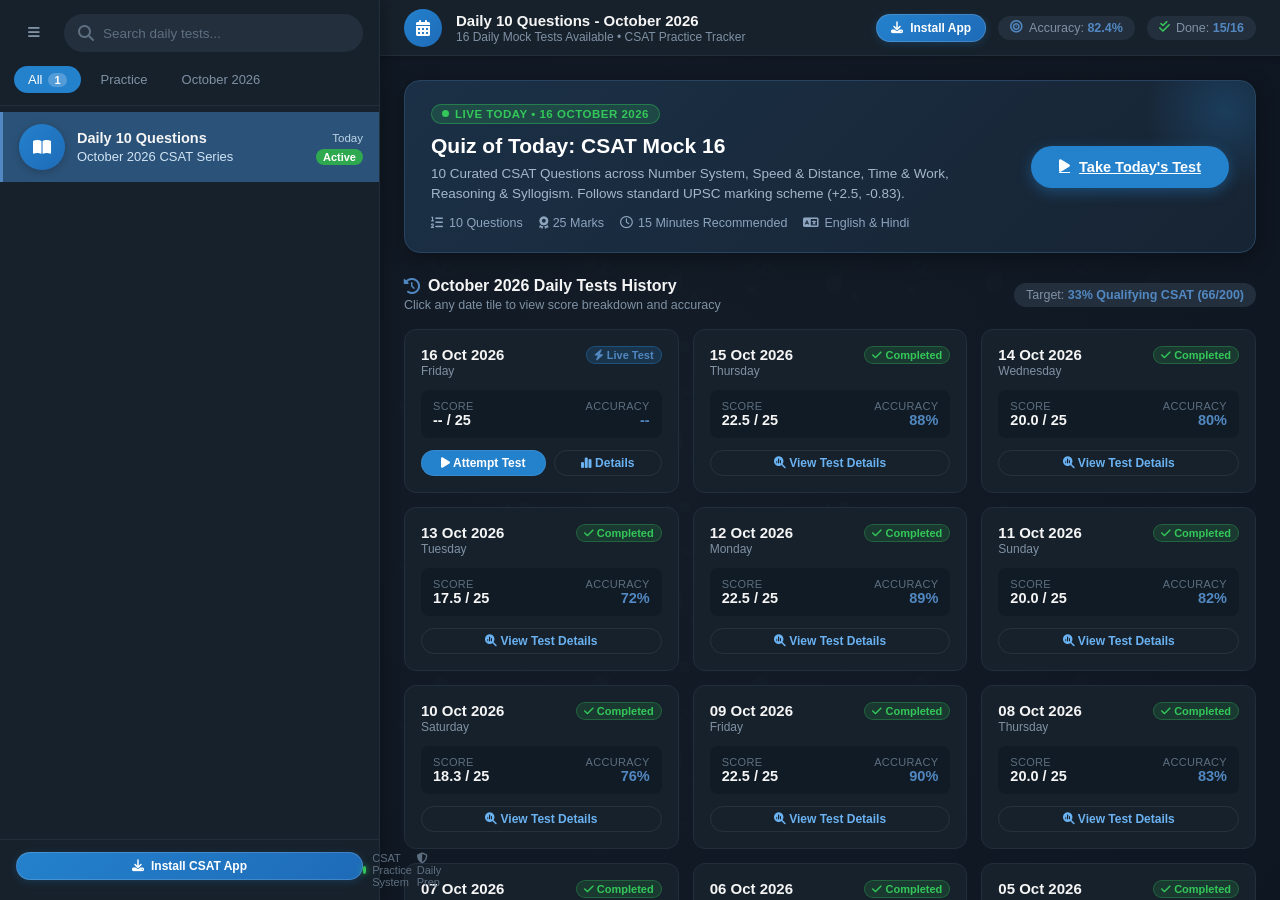
==== commit c0ad1a84: "Fix resume button, score/accuracy updates, one-click install button dismissal, and remove Supabase L" ====
--- a/index.html
+++ b/index.html
@@ -119,11 +119,11 @@
           </button>
           <div class="tg-header-stat-chip">
             <i class="fa-solid fa-bullseye" style="color: var(--tg-blue-light);"></i>
-            <span>Accuracy: <strong>82.4%</strong></span>
+            <span>Accuracy: <strong id="stat-overall-accuracy">82.4%</strong></span>
           </div>
           <div class="tg-header-stat-chip">
             <i class="fa-solid fa-check-double" style="color: var(--tg-green);"></i>
-            <span>Done: <strong>15/16</strong></span>
+            <span>Done: <strong id="stat-completed-count">15/16</strong></span>
           </div>
         </div>
       </header>
@@ -150,7 +150,7 @@
                 <span><i class="fa-solid fa-language"></i> English & Hindi</span>
               </div>
             </div>
-            <div>
+            <div id="hero-action-container">
               <a href="guidelines.html?date=2026-10-16" class="tg-btn-take-quiz" id="btn-start-today">
                 <i class="fa-solid fa-play"></i>
                 Take Today's Test
@@ -231,13 +231,13 @@
         if (is16Oct) {
           tileStatus = `
             <span class="tg-tile-status-tag status-tag-16" style="background: rgba(36, 129, 204, 0.2); color: var(--tg-blue-light); border-color: rgba(36, 129, 204, 0.4);">
-              <i class="fa-solid fa-database"></i> Supabase Live
+              <i class="fa-solid fa-bolt"></i> Live Test
             </span>
           `;
         } else if (is15Oct) {
           tileStatus = `
-            <span class="tg-tile-status-tag status-tag-15" style="background: rgba(36, 129, 204, 0.2); color: var(--tg-blue-light); border-color: rgba(36, 129, 204, 0.4);">
-              <i class="fa-solid fa-database"></i> Supabase Live
+            <span class="tg-tile-status-tag status-tag-15">
+              <i class="fa-solid fa-check"></i> Completed
             </span>
           `;
         }
@@ -251,7 +251,7 @@
         if (is16Oct) {
           footerAction = `
             <div style="display: flex; gap: 8px; width: 100%;">
-              <a href="guidelines.html?date=2026-10-16" class="tg-tile-btn btn-action-16" style="text-decoration: none; background: var(--tg-blue); color: #fff; flex: 1.2;">
+              <a href="guidelines.html?date=2026-10-16" class="tg-tile-btn btn-action-16" style="text-decoration: none; background: var(--tg-blue); color: #fff; flex: 1.2; text-align: center; justify-content: center;">
                 <i class="fa-solid fa-play"></i> Attempt Test
               </a>
               <button class="tg-tile-btn btn-view-hist" data-day="${item.dayNum}" style="flex: 1;">
@@ -261,14 +261,9 @@
           `;
         } else if (is15Oct) {
           footerAction = `
-            <div style="display: flex; gap: 8px; width: 100%;">
-              <a href="guidelines.html?date=2026-10-15" class="tg-tile-btn btn-action-15" style="text-decoration: none; background: var(--tg-blue); color: #fff; flex: 1.2;">
-                <i class="fa-solid fa-play"></i> Attempt Test
-              </a>
-              <button class="tg-tile-btn btn-view-hist" data-day="${item.dayNum}" style="flex: 1;">
-                <i class="fa-solid fa-chart-simple"></i> Details
-              </button>
-            </div>
+            <button class="tg-tile-btn btn-view-hist" data-day="${item.dayNum}" style="width: 100%; justify-content: center;">
+              <i class="fa-solid fa-magnifying-glass-chart"></i> View Test Details
+            </button>
           `;
         }
 
@@ -288,7 +283,7 @@
             </div>
             <div class="tg-metric-box" style="text-align: right;">
               <span class="tg-metric-label">Accuracy</span>
-              <span class="tg-metric-value accuracy-highlight">${item.accuracy}%</span>
+              <span class="tg-metric-value accuracy-highlight">${item.accuracy}${typeof item.accuracy === 'number' ? '%' : ''}</span>
             </div>
           </div>
 
@@ -311,21 +306,23 @@
 
       // Search Filter
       const searchInput = document.getElementById("sidebar-search");
-      searchInput.addEventListener("input", (e) => {
-        const q = e.target.value.toLowerCase();
-        const tiles = container.querySelectorAll(".tg-date-tile");
-        tiles.forEach(t => {
-          const text = t.textContent.toLowerCase();
-          t.style.display = text.includes(q) ? "flex" : "none";
+      if (searchInput) {
+        searchInput.addEventListener("input", (e) => {
+          const q = e.target.value.toLowerCase();
+          const tiles = container.querySelectorAll(".tg-date-tile");
+          tiles.forEach(t => {
+            const text = t.textContent.toLowerCase();
+            t.style.display = text.includes(q) ? "flex" : "none";
+          });
         });
-      });
+      }
 
       // Modal Handlers
       const modal = document.getElementById("history-modal");
       const closeModal = () => modal.classList.remove("active");
-      document.getElementById("btn-close-hist-modal").addEventListener("click", closeModal);
-      document.getElementById("btn-close-hist-footer").addEventListener("click", closeModal);
-      modal.addEventListener("click", (e) => {
+      document.getElementById("btn-close-hist-modal")?.addEventListener("click", closeModal);
+      document.getElementById("btn-close-hist-footer")?.addEventListener("click", closeModal);
+      modal?.addEventListener("click", (e) => {
         if (e.target === modal) closeModal();
       });
 
@@ -335,7 +332,7 @@
           Daily Test Summary: ${data.dateStr} 2026 (${data.dayName})
         `;
 
-        if (data.dayNum === 16) {
+        if (data.dayNum === 16 && !data.isCompleted) {
           document.getElementById("hist-modal-body").innerHTML = `
             <div class="tg-guidelines-list" style="margin-bottom: 18px;">
               <div class="tg-rule-card">
@@ -351,8 +348,8 @@
                 <div class="tg-rule-desc">10 UPSC CSAT Questions</div>
               </div>
               <div class="tg-rule-card">
-                <div class="tg-rule-title">Live Database Status</div>
-                <div class="tg-rule-desc" style="color: var(--tg-blue-light);"><i class="fa-solid fa-database"></i> Supabase Live</div>
+                <div class="tg-rule-title">Test Status</div>
+                <div class="tg-rule-desc" style="color: var(--tg-green);"><i class="fa-solid fa-circle-check"></i> Ready to Attempt</div>
               </div>
             </div>
             <div class="tg-instructions-text">
@@ -380,19 +377,18 @@
               </div>
               <div class="tg-rule-card">
                 <div class="tg-rule-title">Correct Answers</div>
-                <div class="tg-rule-desc">${data.correct} / ${data.questionsAttempted}</div>
+                <div class="tg-rule-desc">${data.correct || 0} / ${data.questionsAttempted || 10}</div>
               </div>
               <div class="tg-rule-card">
                 <div class="tg-rule-title">Incorrect Answers</div>
-                <div class="tg-rule-desc" style="color: var(--tg-red);">${data.incorrect} (Negative: -${(data.incorrect * 0.833).toFixed(2)})</div>
+                <div class="tg-rule-desc" style="color: var(--tg-red);">${data.incorrect || 0} (Negative: -${((data.incorrect || 0) * 0.833).toFixed(2)})</div>
               </div>
             </div>
             <div class="tg-instructions-text">
               <h4><i class="fa-solid fa-lightbulb"></i> Performance Assessment</h4>
               <p style="font-size: 13px; color: #a4b4c4; line-height: 1.5;">
-                On ${data.dateStr}, your qualifying score exceeded the 33% CSAT benchmark (8.25 marks out of 25). 
-                Accuracy stayed in the healthy ${data.accuracy}% bracket. 
-                Review the questions you missed to avoid repeating calculation traps in the upcoming test.
+                On ${data.dateStr}, your qualifying score was ${data.score}. Accuracy was ${data.accuracy}%.
+                ${data.dayNum === 16 ? '<div style="margin-top: 10px;"><a href="analysis.html?date=2026-10-16" class="tg-btn-start-green" style="text-decoration: none; display: inline-flex; align-items: center; gap: 6px;"><i class="fa-solid fa-chart-line"></i> View Full Detailed Analysis</a></div>' : 'Review the questions you missed to avoid repeating calculation traps in upcoming tests.'}
               </p>
             </div>
           `;
@@ -420,72 +416,312 @@
       if (closeBtn) closeBtn.addEventListener("click", closeMobileSidebar);
       if (backdrop) backdrop.addEventListener("click", closeMobileSidebar);
 
-      // Check for In-Progress test for Today (16 October 2026)
+      function updateHeaderChips() {
+        const completedTests = OCTOBER_HISTORY_DATA.filter(d => d.isCompleted);
+        const countElem = document.getElementById("stat-completed-count");
+        if (countElem) {
+          countElem.textContent = `${completedTests.length}/16`;
+        }
+        const accElem = document.getElementById("stat-overall-accuracy");
+        if (accElem && completedTests.length > 0) {
+          const sumAcc = completedTests.reduce((acc, curr) => acc + (parseFloat(curr.accuracy) || 0), 0);
+          const avgAcc = (sumAcc / completedTests.length).toFixed(1);
+          accElem.textContent = `${avgAcc}%`;
+        }
+      }
+
+      function applyTestStatus(check) {
+        if (!check) return;
+        const heroContainer = document.getElementById("hero-action-container");
+        const tagLive = document.querySelector("#hero-today-quiz .tg-tag-live");
+        const tile16 = document.querySelector(".tg-date-tile-16");
+        const tile16Footer = document.querySelector(".tg-date-tile-16 .tg-tile-footer");
+        const tag16 = document.querySelector(".status-tag-16");
+        const day16Data = OCTOBER_HISTORY_DATA.find(d => d.dayNum === 16);
+
+        // CASE 1: In-Progress Test -> Show BOTH Resume and Restart
+        if (check.hasActive && !check.isCompleted) {
+          const qNum = (check.currentQuestionIndex || 0) + 1;
+          const answersCount = check.answersCount || 0;
+
+          // 1. Update Hero Card with BOTH Resume and Restart
+          if (heroContainer) {
+            heroContainer.innerHTML = `
+              <div style="display: flex; flex-direction: column; gap: 8px; align-items: flex-end;">
+                <div style="display: flex; gap: 10px; align-items: center; flex-wrap: wrap; justify-content: flex-end;">
+                  <a href="quiz.html?date=2026-10-16" class="tg-btn-take-quiz" id="btn-hero-resume" style="background: linear-gradient(135deg, #2481cc 0%, #1a659e 100%); box-shadow: 0 4px 18px rgba(36, 129, 204, 0.45); text-decoration: none;">
+                    <i class="fa-solid fa-play"></i> Resume Test (Q${qNum})
+                  </a>
+                  <button class="tg-btn-hero-restart" id="btn-hero-restart" title="Discard active progress and restart from Question 1">
+                    <i class="fa-solid fa-rotate-left"></i> Restart Test
+                  </button>
+                </div>
+                <span style="font-size: 11.5px; color: var(--tg-blue-light); margin-top: 2px;">
+                  <i class="fa-solid fa-clock-rotate-left"></i> ${answersCount} of 10 questions answered
+                </span>
+              </div>
+            `;
+
+            document.getElementById("btn-hero-restart")?.addEventListener("click", async () => {
+              if (confirm("Are you sure you want to discard your previous attempt and restart CSAT Mock 16 from Question 1?")) {
+                const btn = document.getElementById("btn-hero-restart");
+                if (btn) {
+                  btn.disabled = true;
+                  btn.innerHTML = `<i class="fa-solid fa-spinner fa-spin"></i> Resetting...`;
+                }
+                if (typeof CSAT_API !== 'undefined' && CSAT_API.clearActiveAttempt) {
+                  await CSAT_API.clearActiveAttempt("2026-10-16");
+                }
+                window.location.href = "guidelines.html?date=2026-10-16";
+              }
+            });
+          }
+
+          // 2. Update Live Tag in Hero
+          if (tagLive) {
+            tagLive.style.background = "rgba(36, 129, 204, 0.2)";
+            tagLive.style.borderColor = "rgba(36, 129, 204, 0.5)";
+            tagLive.style.color = "var(--tg-blue-light)";
+            tagLive.innerHTML = `
+              <span class="tg-pulse-dot" style="background: var(--tg-blue);"></span>
+              <span>In Progress &bull; ${answersCount} of 10 Answered</span>
+            `;
+          }
+
+          // 3. Update Tile 16 with BOTH Resume and Restart
+          if (tile16Footer) {
+            tile16Footer.innerHTML = `
+              <div style="display: flex; gap: 6px; width: 100%; align-items: center;">
+                <a href="quiz.html?date=2026-10-16" class="tg-tile-btn" style="text-decoration: none; background: var(--tg-blue); color: #fff; flex: 1.2; text-align: center; justify-content: center;">
+                  <i class="fa-solid fa-play"></i> Resume (Q${qNum})
+                </a>
+                <button class="tg-tile-btn btn-tile-restart-16" style="flex: 1; text-align: center; justify-content: center; color: var(--tg-text-secondary);" title="Restart test from Question 1">
+                  <i class="fa-solid fa-rotate-left"></i> Restart
+                </button>
+                <button class="tg-tile-btn btn-view-hist" data-day="16" style="padding: 6px 9px;" title="View Syllabus & Details">
+                  <i class="fa-solid fa-chart-simple"></i>
+                </button>
+              </div>
+            `;
+
+            tile16Footer.querySelector(".btn-tile-restart-16")?.addEventListener("click", async (e) => {
+              e.stopPropagation();
+              if (confirm("Are you sure you want to discard your previous attempt and restart 16 Oct mock from Question 1?")) {
+                const btn = tile16Footer.querySelector(".btn-tile-restart-16");
+                if (btn) {
+                  btn.disabled = true;
+                  btn.innerHTML = `<i class="fa-solid fa-spinner fa-spin"></i>`;
+                }
+                if (typeof CSAT_API !== 'undefined' && CSAT_API.clearActiveAttempt) {
+                  await CSAT_API.clearActiveAttempt("2026-10-16");
+                }
+                window.location.href = "guidelines.html?date=2026-10-16";
+              }
+            });
+
+            tile16Footer.querySelector(".btn-view-hist")?.addEventListener("click", (e) => {
+              e.stopPropagation();
+              showHistoryModal(day16Data);
+            });
+          }
+
+          if (tag16) {
+            tag16.innerHTML = `<i class="fa-solid fa-clock-rotate-left"></i> In Progress`;
+            tag16.style.background = "rgba(36, 129, 204, 0.2)";
+            tag16.style.color = "var(--tg-blue-light)";
+            tag16.style.borderColor = "rgba(36, 129, 204, 0.4)";
+          }
+
+        // CASE 2: Completed Test -> Show Real Score, Accuracy, Scorecard & Retake
+        } else if (check.isCompleted) {
+          const scoreVal = check.score !== undefined ? check.score : 0;
+          const accuracyVal = check.accuracy !== undefined ? check.accuracy : 0;
+
+          // Update memory object
+          if (day16Data) {
+            day16Data.score = `${scoreVal} / 25`;
+            day16Data.accuracy = accuracyVal;
+            day16Data.correct = check.correctCount !== undefined ? check.correctCount : Math.round((accuracyVal / 100) * 10);
+            day16Data.incorrect = check.incorrectCount !== undefined ? check.incorrectCount : (10 - day16Data.correct);
+            day16Data.questionsAttempted = 10;
+            day16Data.isCompleted = true;
+          }
+
+          // 1. Update Tile 16 Score & Accuracy Metrics directly in DOM!
+          if (tile16) {
+            const metricValues = tile16.querySelectorAll(".tg-metric-value");
+            if (metricValues.length >= 2) {
+              metricValues[0].textContent = `${scoreVal} / 25`;
+              metricValues[1].textContent = `${accuracyVal}%`;
+            }
+          }
+
+          // 2. Update Tile 16 Tag
+          if (tag16) {
+            tag16.innerHTML = `<i class="fa-solid fa-check"></i> Completed`;
+            tag16.style.background = "rgba(52, 199, 89, 0.15)";
+            tag16.style.borderColor = "var(--tg-green)";
+            tag16.style.color = "var(--tg-green)";
+          }
+
+          // 3. Update Hero Card
+          if (heroContainer) {
+            heroContainer.innerHTML = `
+              <div style="display: flex; gap: 10px; align-items: center; flex-wrap: wrap; justify-content: flex-end;">
+                <a href="analysis.html?date=2026-10-16" class="tg-btn-take-quiz" style="background: linear-gradient(135deg, #2ea94f 0%, #1e823b 100%); box-shadow: 0 4px 18px rgba(46, 169, 79, 0.4); text-decoration: none;">
+                  <i class="fa-solid fa-chart-line"></i> View Analysis
+                </a>
+                <button class="tg-btn-hero-restart" id="btn-hero-retake" title="Retake mock test">
+                  <i class="fa-solid fa-rotate-left"></i> Retake Test
+                </button>
+              </div>
+            `;
+
+            document.getElementById("btn-hero-retake")?.addEventListener("click", async () => {
+              if (confirm("Would you like to retake CSAT Mock 16? Your new responses will be recorded.")) {
+                const btn = document.getElementById("btn-hero-retake");
+                if (btn) {
+                  btn.disabled = true;
+                  btn.innerHTML = `<i class="fa-solid fa-spinner fa-spin"></i> Resetting...`;
+                }
+                if (typeof CSAT_API !== 'undefined' && CSAT_API.clearActiveAttempt) {
+                  await CSAT_API.clearActiveAttempt("2026-10-16");
+                }
+                window.location.href = "guidelines.html?date=2026-10-16";
+              }
+            });
+          }
+
+          if (tagLive) {
+            tagLive.style.background = "rgba(52, 199, 89, 0.2)";
+            tagLive.style.borderColor = "rgba(52, 199, 89, 0.5)";
+            tagLive.style.color = "var(--tg-green)";
+            tagLive.innerHTML = `
+              <span class="tg-pulse-dot" style="background: var(--tg-green);"></span>
+              <span>Completed &bull; Score: ${scoreVal} / 25 (${accuracyVal}%)</span>
+            `;
+          }
+
+          // 4. Update Tile 16 Footer with Scorecard & Retake
+          if (tile16Footer) {
+            tile16Footer.innerHTML = `
+              <div style="display: flex; gap: 6px; width: 100%; align-items: center;">
+                <a href="analysis.html?date=2026-10-16" class="tg-tile-btn" style="text-decoration: none; background: var(--tg-green-dark); color: #fff; flex: 1.2; text-align: center; justify-content: center;">
+                  <i class="fa-solid fa-chart-line"></i> Scorecard
+                </a>
+                <button class="tg-tile-btn btn-tile-retake-16" style="flex: 1; text-align: center; justify-content: center; color: var(--tg-text-secondary);">
+                  <i class="fa-solid fa-rotate-left"></i> Retake
+                </button>
+                <button class="tg-tile-btn btn-view-hist" data-day="16" style="padding: 6px 9px;">
+                  <i class="fa-solid fa-chart-simple"></i>
+                </button>
+              </div>
+            `;
+
+            tile16Footer.querySelector(".btn-tile-retake-16")?.addEventListener("click", async (e) => {
+              e.stopPropagation();
+              if (confirm("Retake 16 Oct mock from Question 1?")) {
+                if (typeof CSAT_API !== 'undefined' && CSAT_API.clearActiveAttempt) {
+                  await CSAT_API.clearActiveAttempt("2026-10-16");
+                }
+                window.location.href = "guidelines.html?date=2026-10-16";
+              }
+            });
+
+            tile16Footer.querySelector(".btn-view-hist")?.addEventListener("click", (e) => {
+              e.stopPropagation();
+              showHistoryModal(day16Data);
+            });
+          }
+
+          // 5. Update header chips to reflect 16/16 and updated average accuracy
+          updateHeaderChips();
+        }
+      }
+
+      // Check local cache synchronously first (0ms instantaneous render for Resume / Restart / Scorecard)
+      try {
+        const localActiveStr = localStorage.getItem("csat_daily_test_state") || localStorage.getItem("csat_active_quiz_state");
+        const localResultStr = localStorage.getItem("csat_result_2026-10-16") || localStorage.getItem("csat_daily_test_result");
+        if (localResultStr) {
+          const res = JSON.parse(localResultStr);
+          applyTestStatus({
+            isCompleted: true,
+            hasActive: false,
+            score: res.totalScore || 0,
+            accuracy: res.accuracy || 0,
+            correctCount: res.correctCount || 0,
+            incorrectCount: res.incorrectCount || 0
+          });
+        } else if (localActiveStr) {
+          const act = JSON.parse(localActiveStr);
+          if (act.status === "completed") {
+            applyTestStatus({
+              isCompleted: true,
+              hasActive: false,
+              score: act.totalScore || act.score || 0,
+              accuracy: act.accuracy || 0
+            });
+          } else {
+            const ansCount = Object.keys(act.answers || {}).length;
+            const hasProg = ansCount > 0 || (act.currentQuestionIndex && act.currentQuestionIndex > 0) || act.status === "in_progress";
+            if (hasProg) {
+              applyTestStatus({
+                hasActive: true,
+                isCompleted: false,
+                currentQuestionIndex: act.currentQuestionIndex || 0,
+                answersCount: ansCount
+              });
+            }
+          }
+        }
+      } catch (err) {
+        console.warn("Immediate local check error:", err);
+      }
+
+      // Check for In-Progress / Completed tests from Supabase Cloud
       async function checkTodayTestStatus() {
         if (typeof CSAT_API !== 'undefined' && CSAT_API.checkActiveAttempt) {
           try {
             const check = await CSAT_API.checkActiveAttempt("2026-10-16");
-            const heroBtn = document.getElementById("btn-start-today");
-            const tagLive = document.querySelector("#hero-today-quiz .tg-tag-live");
-            const btn16 = document.querySelector(".btn-action-16");
-            const tag16 = document.querySelector(".status-tag-16");
-
-            if (check && check.hasActive && !check.isCompleted) {
-              const qNum = (check.currentQuestionIndex || 0) + 1;
-              const answersCount = check.answersCount || 0;
-
-              // Update Hero Button
-              if (heroBtn) {
-                heroBtn.href = "quiz.html?date=2026-10-16";
-                heroBtn.innerHTML = `<i class="fa-solid fa-play"></i> Resume Today's Test (Q${qNum})`;
-                heroBtn.style.background = "linear-gradient(135deg, #2481cc 0%, #1a659e 100%)";
-                heroBtn.style.boxShadow = "0 4px 18px rgba(36, 129, 204, 0.45)";
-              }
-
-              // Update Live Tag in Hero
-              if (tagLive) {
-                tagLive.style.background = "rgba(36, 129, 204, 0.2)";
-                tagLive.style.borderColor = "rgba(36, 129, 204, 0.5)";
-                tagLive.style.color = "var(--tg-blue-light)";
-                tagLive.innerHTML = `
-                  <span class="tg-pulse-dot" style="background: var(--tg-blue);"></span>
-                  <span>In Progress &bull; ${answersCount} of 10 Answered</span>
+            if (check && (check.hasActive || check.isCompleted)) {
+              applyTestStatus(check);
+            }
+
+            // Also check 15 Oct tile for in-progress attempt
+            const check15 = await CSAT_API.checkActiveAttempt("2026-10-15");
+            if (check15 && check15.hasActive && !check15.isCompleted) {
+              const qNum15 = (check15.currentQuestionIndex || 0) + 1;
+              const tile15Footer = document.querySelector(".tg-date-tile-15 .tg-tile-footer");
+              const tag15 = document.querySelector(".status-tag-15");
+              if (tag15) tag15.innerHTML = `<i class="fa-solid fa-clock-rotate-left"></i> In Progress`;
+              if (tile15Footer) {
+                tile15Footer.innerHTML = `
+                  <div style="display: flex; gap: 6px; width: 100%; align-items: center;">
+                    <a href="quiz.html?date=2026-10-15" class="tg-tile-btn" style="text-decoration: none; background: var(--tg-blue); color: #fff; flex: 1.2; text-align: center; justify-content: center;">
+                      <i class="fa-solid fa-play"></i> Resume (Q${qNum15})
+                    </a>
+                    <button class="tg-tile-btn btn-restart-15" style="flex: 1; text-align: center; justify-content: center; color: var(--tg-text-secondary);">
+                      <i class="fa-solid fa-rotate-left"></i> Restart
+                    </button>
+                    <button class="tg-tile-btn btn-view-hist" data-day="15" style="padding: 6px 9px;">
+                      <i class="fa-solid fa-chart-simple"></i>
+                    </button>
+                  </div>
                 `;
-              }
-
-              // Update 16 Oct Tile
-              if (btn16) {
-                btn16.href = "quiz.html?date=2026-10-16";
-                btn16.innerHTML = `<i class="fa-solid fa-play"></i> Resume`;
-              }
-              if (tag16) {
-                tag16.innerHTML = `<i class="fa-solid fa-clock-rotate-left"></i> In Progress`;
-              }
-            } else if (check && check.isCompleted) {
-              if (heroBtn) {
-                heroBtn.href = "analysis.html?date=2026-10-16";
-                heroBtn.innerHTML = `<i class="fa-solid fa-chart-line"></i> View Today's Analysis`;
-                heroBtn.style.background = "linear-gradient(135deg, #2ea94f 0%, #1e823b 100%)";
-              }
-              if (tagLive) {
-                tagLive.style.background = "rgba(52, 199, 89, 0.2)";
-                tagLive.style.borderColor = "rgba(52, 199, 89, 0.5)";
-                tagLive.style.color = "var(--tg-green)";
-                tagLive.innerHTML = `
-                  <span class="tg-pulse-dot" style="background: var(--tg-green);"></span>
-                  <span>Completed &bull; Score: ${check.score} / 25 (${check.accuracy}%)</span>
-                `;
-              }
-              if (btn16) {
-                btn16.href = "analysis.html?date=2026-10-16";
-                btn16.innerHTML = `<i class="fa-solid fa-chart-line"></i> Scorecard`;
-                btn16.style.background = "var(--tg-green-dark)";
-              }
-              if (tag16) {
-                tag16.innerHTML = `<i class="fa-solid fa-check"></i> Completed`;
-                tag16.style.background = "rgba(52, 199, 89, 0.15)";
-                tag16.style.borderColor = "var(--tg-green)";
-                tag16.style.color = "var(--tg-green)";
+
+                const restart15Btn = tile15Footer.querySelector(".btn-restart-15");
+                if (restart15Btn) {
+                  restart15Btn.addEventListener("click", async (e) => {
+                    e.stopPropagation();
+                    if (confirm("Restart 15 Oct test from Question 1?")) {
+                      if (typeof CSAT_API !== 'undefined' && CSAT_API.clearActiveAttempt) {
+                        await CSAT_API.clearActiveAttempt("2026-10-15");
+                      }
+                      window.location.href = "guidelines.html?date=2026-10-15";
+                    }
+                  });
+                }
               }
             }
           } catch (err) {
--- a/style.css
+++ b/style.css
@@ -543,6 +543,29 @@
   background: var(--tg-blue-hover);
   transform: translateY(-2px);
   box-shadow: 0 6px 18px rgba(36, 129, 204, 0.55);
+}
+
+.tg-btn-hero-restart {
+  background: rgba(255, 255, 255, 0.08);
+  border: 1px solid var(--tg-border-light);
+  color: var(--tg-text-secondary);
+  font-size: 13.5px;
+  font-weight: 600;
+  padding: 12px 22px;
+  border-radius: var(--tg-radius-pill);
+  cursor: pointer;
+  display: inline-flex;
+  align-items: center;
+  gap: 8px;
+  transition: all var(--tg-transition-fast);
+  white-space: nowrap;
+}
+
+.tg-btn-hero-restart:hover {
+  background: rgba(239, 83, 80, 0.15);
+  color: #ff6b6b;
+  border-color: rgba(239, 83, 80, 0.4);
+  transform: translateY(-1px);
 }
 
 /* Month Grid Section */
@@ -1928,11 +1951,18 @@
     flex-wrap: wrap;
     gap: 8px;
   }
-  .tg-btn-take-quiz {
+  .tg-btn-take-quiz, .tg-btn-hero-restart {
     width: 100%;
     justify-content: center;
     padding: 12px 18px;
     font-size: 14px;
+  }
+  #hero-action-container {
+    width: 100%;
+  }
+  #hero-action-container > div {
+    align-items: stretch !important;
+    width: 100%;
   }
 
   /* Date tiles grid */
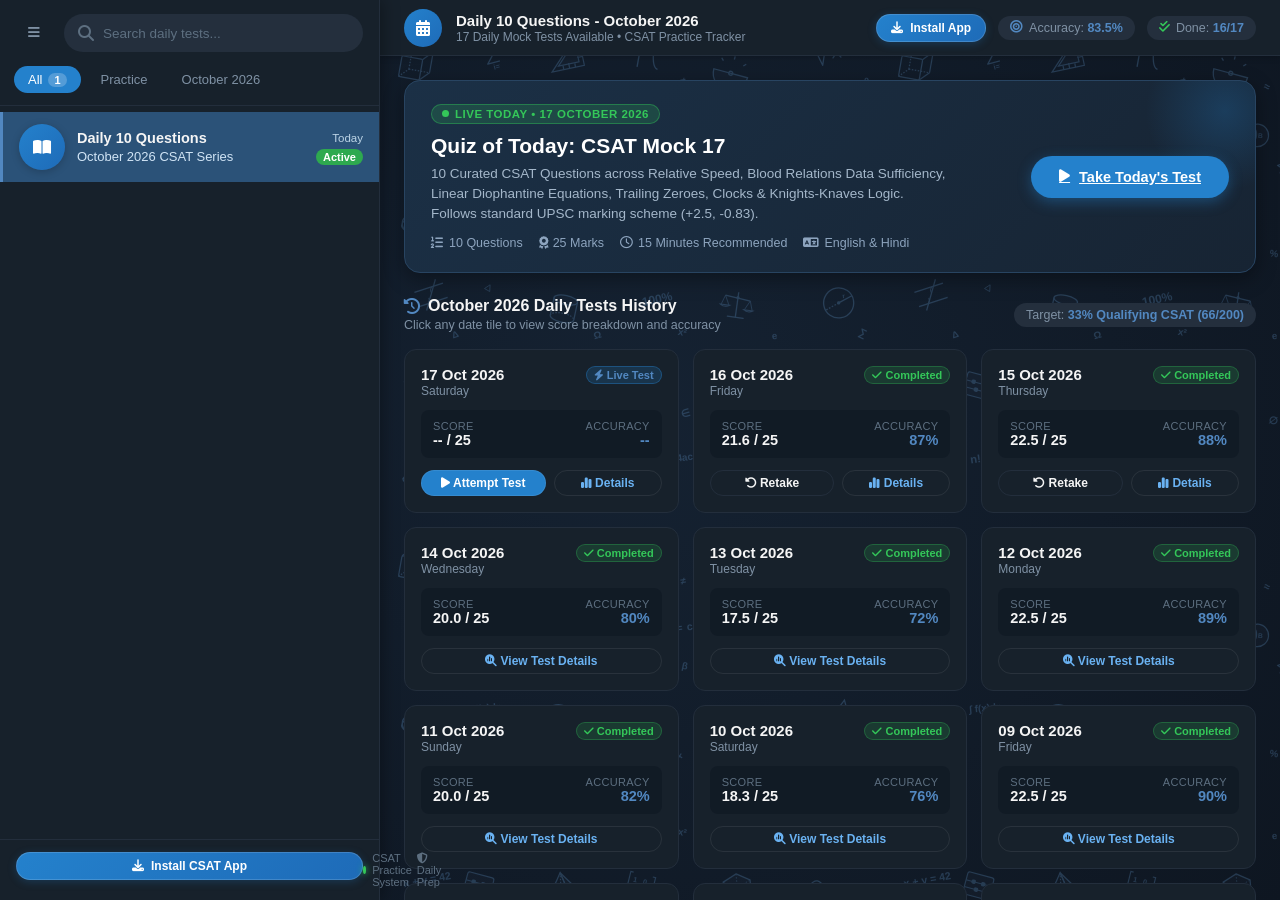
==== commit 888de849: "feat: add 17th Oct mock test tile and Supabase SQL schema" ====
--- a/index.html
+++ b/index.html
@@ -108,7 +108,7 @@
           </div>
           <div class="tg-header-titles">
             <h2>Daily 10 Questions - October 2026</h2>
-            <p>16 Daily Mock Tests Available &bull; CSAT Practice Tracker</p>
+            <p>17 Daily Mock Tests Available &bull; CSAT Practice Tracker</p>
           </div>
         </div>
         <div class="tg-header-right">
@@ -119,11 +119,11 @@
           </button>
           <div class="tg-header-stat-chip">
             <i class="fa-solid fa-bullseye" style="color: var(--tg-blue-light);"></i>
-            <span>Accuracy: <strong id="stat-overall-accuracy">82.4%</strong></span>
+            <span>Accuracy: <strong id="stat-overall-accuracy">83.5%</strong></span>
           </div>
           <div class="tg-header-stat-chip">
             <i class="fa-solid fa-check-double" style="color: var(--tg-green);"></i>
-            <span>Done: <strong id="stat-completed-count">15/16</strong></span>
+            <span>Done: <strong id="stat-completed-count">16/17</strong></span>
           </div>
         </div>
       </header>
@@ -137,11 +137,11 @@
             <div class="tg-hero-content">
               <div class="tg-tag-live">
                 <span class="tg-pulse-dot"></span>
-                <span>Live Today &bull; 16 October 2026</span>
-              </div>
-              <h1 class="tg-hero-title">Quiz of Today: CSAT Mock 16</h1>
+                <span>Live Today &bull; 17 October 2026</span>
+              </div>
+              <h1 class="tg-hero-title">Quiz of Today: CSAT Mock 17</h1>
               <p class="tg-hero-desc">
-                10 Curated CSAT Questions across Number System, Speed & Distance, Time & Work, Reasoning & Syllogism. Follows standard UPSC marking scheme (+2.5, -0.83).
+                10 Curated CSAT Questions across Relative Speed, Blood Relations Data Sufficiency, Linear Diophantine Equations, Trailing Zeroes, Clocks & Knights-Knaves Logic. Follows standard UPSC marking scheme (+2.5, -0.83).
               </p>
               <div class="tg-hero-meta">
                 <span><i class="fa-solid fa-list-ol"></i> 10 Questions</span>
@@ -151,7 +151,7 @@
               </div>
             </div>
             <div id="hero-action-container">
-              <a href="guidelines.html?date=2026-10-16" class="tg-btn-take-quiz" id="btn-start-today">
+              <a href="guidelines.html?date=2026-10-17" class="tg-btn-take-quiz" id="btn-start-today">
                 <i class="fa-solid fa-play"></i>
                 Take Today's Test
               </a>
@@ -212,7 +212,7 @@
   <script src="csat_data.js"></script>
   <script src="api.js"></script>
   <script>
-    // Render October Dates (Oct 1 to Oct 16) with scores & accuracy
+    // Render October Dates (Oct 1 to Oct 17) with scores & accuracy
     document.addEventListener("DOMContentLoaded", () => {
       const container = document.getElementById("october-tiles-container");
       
@@ -220,6 +220,7 @@
         const tile = document.createElement("div");
         tile.className = `tg-date-tile tg-date-tile-${item.dayNum}`;
 
+        const is17Oct = (item.dayNum === 17);
         const is16Oct = (item.dayNum === 16);
         const is15Oct = (item.dayNum === 15);
 
@@ -228,10 +229,16 @@
             <i class="fa-solid fa-check"></i> Completed
           </span>
         `;
-        if (is16Oct) {
+        if (is17Oct) {
           tileStatus = `
-            <span class="tg-tile-status-tag status-tag-16" style="background: rgba(36, 129, 204, 0.2); color: var(--tg-blue-light); border-color: rgba(36, 129, 204, 0.4);">
+            <span class="tg-tile-status-tag status-tag-17" style="background: rgba(36, 129, 204, 0.2); color: var(--tg-blue-light); border-color: rgba(36, 129, 204, 0.4);">
               <i class="fa-solid fa-bolt"></i> Live Test
+            </span>
+          `;
+        } else if (is16Oct) {
+          tileStatus = `
+            <span class="tg-tile-status-tag status-tag-16">
+              <i class="fa-solid fa-check"></i> Completed
             </span>
           `;
         } else if (is15Oct) {
@@ -248,10 +255,10 @@
           </button>
         `;
 
-        if (is16Oct) {
+        if (is17Oct) {
           footerAction = `
             <div style="display: flex; gap: 8px; width: 100%;">
-              <a href="guidelines.html?date=2026-10-16" class="tg-tile-btn btn-action-16" style="text-decoration: none; background: var(--tg-blue); color: #fff; flex: 1.2; text-align: center; justify-content: center;">
+              <a href="guidelines.html?date=2026-10-17" class="tg-tile-btn btn-action-17" style="text-decoration: none; background: var(--tg-blue); color: #fff; flex: 1.2; text-align: center; justify-content: center;">
                 <i class="fa-solid fa-play"></i> Attempt Test
               </a>
               <button class="tg-tile-btn btn-view-hist" data-day="${item.dayNum}" style="flex: 1;">
@@ -259,11 +266,27 @@
               </button>
             </div>
           `;
+        } else if (is16Oct) {
+          footerAction = `
+            <div style="display: flex; gap: 8px; width: 100%;">
+              <a href="guidelines.html?date=2026-10-16" class="tg-tile-btn btn-action-16" style="text-decoration: none; background: var(--tg-panel-header); border: 1px solid var(--tg-border); color: var(--tg-text); flex: 1.2; text-align: center; justify-content: center;">
+                <i class="fa-solid fa-rotate-left"></i> Retake
+              </a>
+              <button class="tg-tile-btn btn-view-hist" data-day="${item.dayNum}" style="flex: 1;">
+                <i class="fa-solid fa-chart-simple"></i> Details
+              </button>
+            </div>
+          `;
         } else if (is15Oct) {
           footerAction = `
-            <button class="tg-tile-btn btn-view-hist" data-day="${item.dayNum}" style="width: 100%; justify-content: center;">
-              <i class="fa-solid fa-magnifying-glass-chart"></i> View Test Details
-            </button>
+            <div style="display: flex; gap: 8px; width: 100%;">
+              <a href="guidelines.html?date=2026-10-15" class="tg-tile-btn btn-action-15" style="text-decoration: none; background: var(--tg-panel-header); border: 1px solid var(--tg-border); color: var(--tg-text); flex: 1.2; text-align: center; justify-content: center;">
+                <i class="fa-solid fa-rotate-left"></i> Retake
+              </a>
+              <button class="tg-tile-btn btn-view-hist" data-day="${item.dayNum}" style="flex: 1;">
+                <i class="fa-solid fa-chart-simple"></i> Details
+              </button>
+            </div>
           `;
         }
 
@@ -332,7 +355,7 @@
           Daily Test Summary: ${data.dateStr} 2026 (${data.dayName})
         `;
 
-        if (data.dayNum === 16 && !data.isCompleted) {
+        if (data.dayNum === 17 && !data.isCompleted) {
           document.getElementById("hist-modal-body").innerHTML = `
             <div class="tg-guidelines-list" style="margin-bottom: 18px;">
               <div class="tg-rule-card">
@@ -353,13 +376,13 @@
               </div>
             </div>
             <div class="tg-instructions-text">
-              <h4><i class="fa-solid fa-bolt" style="color: var(--tg-blue-light);"></i> 16 October 2026 Mock Test Topics</h4>
+              <h4><i class="fa-solid fa-bolt" style="color: var(--tg-blue-light);"></i> 17 October 2026 Mock Test Topics</h4>
               <p style="font-size: 13px; color: #a4b4c4; line-height: 1.5; margin-bottom: 14px;">
-                Includes curated high-yield questions on <strong>Number System & Exponents</strong>, <strong>Coded Blood Relations</strong>, <strong>Syllogism</strong>, <strong>Time & Work</strong>, and <strong>Relative Speed</strong>.
+                Includes curated high-yield questions on <strong>Relative Speed & Train Crossings</strong>, <strong>Kinship Gender Data Sufficiency</strong>, <strong>Linear Diophantine Integer Extremization</strong>, <strong>Trailing Zeroes in Factorial Powers</strong>, <strong>Divisibility by 72</strong>, and <strong>Knights & Knaves Logic</strong>.
               </p>
               <div>
-                <a href="guidelines.html?date=2026-10-16" class="tg-btn-start-green" style="text-decoration: none; display: inline-flex; align-items: center; gap: 8px;">
-                  <i class="fa-solid fa-play"></i> Attempt 16 Oct Test
+                <a href="guidelines.html?date=2026-10-17" class="tg-btn-start-green" style="text-decoration: none; display: inline-flex; align-items: center; gap: 8px;">
+                  <i class="fa-solid fa-play"></i> Attempt 17 Oct Test
                 </a>
               </div>
             </div>
@@ -388,7 +411,7 @@
               <h4><i class="fa-solid fa-lightbulb"></i> Performance Assessment</h4>
               <p style="font-size: 13px; color: #a4b4c4; line-height: 1.5;">
                 On ${data.dateStr}, your qualifying score was ${data.score}. Accuracy was ${data.accuracy}%.
-                ${data.dayNum === 16 ? '<div style="margin-top: 10px;"><a href="analysis.html?date=2026-10-16" class="tg-btn-start-green" style="text-decoration: none; display: inline-flex; align-items: center; gap: 6px;"><i class="fa-solid fa-chart-line"></i> View Full Detailed Analysis</a></div>' : 'Review the questions you missed to avoid repeating calculation traps in upcoming tests.'}
+                ${data.dayNum === 17 ? '<div style="margin-top: 10px;"><a href="analysis.html?date=2026-10-17" class="tg-btn-start-green" style="text-decoration: none; display: inline-flex; align-items: center; gap: 6px;"><i class="fa-solid fa-chart-line"></i> View Full Detailed Analysis</a></div>' : (data.dayNum === 16 ? '<div style="margin-top: 10px;"><a href="analysis.html?date=2026-10-16" class="tg-btn-start-green" style="text-decoration: none; display: inline-flex; align-items: center; gap: 6px;"><i class="fa-solid fa-chart-line"></i> View 16 Oct Analysis</a></div>' : (data.dayNum === 15 ? '<div style="margin-top: 10px;"><a href="analysis.html?date=2026-10-15" class="tg-btn-start-green" style="text-decoration: none; display: inline-flex; align-items: center; gap: 6px;"><i class="fa-solid fa-chart-line"></i> View 15 Oct Analysis</a></div>' : 'Review the questions you missed to avoid repeating calculation traps in upcoming tests.'))}
               </p>
             </div>
           `;
@@ -420,7 +443,7 @@
         const completedTests = OCTOBER_HISTORY_DATA.filter(d => d.isCompleted);
         const countElem = document.getElementById("stat-completed-count");
         if (countElem) {
-          countElem.textContent = `${completedTests.length}/16`;
+          countElem.textContent = `${completedTests.length}/17`;
         }
         const accElem = document.getElementById("stat-overall-accuracy");
         if (accElem && completedTests.length > 0) {
@@ -434,10 +457,10 @@
         if (!check) return;
         const heroContainer = document.getElementById("hero-action-container");
         const tagLive = document.querySelector("#hero-today-quiz .tg-tag-live");
-        const tile16 = document.querySelector(".tg-date-tile-16");
-        const tile16Footer = document.querySelector(".tg-date-tile-16 .tg-tile-footer");
-        const tag16 = document.querySelector(".status-tag-16");
-        const day16Data = OCTOBER_HISTORY_DATA.find(d => d.dayNum === 16);
+        const tile17 = document.querySelector(".tg-date-tile-17");
+        const tile17Footer = document.querySelector(".tg-date-tile-17 .tg-tile-footer");
+        const tag17 = document.querySelector(".status-tag-17");
+        const day17Data = OCTOBER_HISTORY_DATA.find(d => d.dayNum === 17);
 
         // CASE 1: In-Progress Test -> Show BOTH Resume and Restart
         if (check.hasActive && !check.isCompleted) {
@@ -449,7 +472,7 @@
             heroContainer.innerHTML = `
               <div style="display: flex; flex-direction: column; gap: 8px; align-items: flex-end;">
                 <div style="display: flex; gap: 10px; align-items: center; flex-wrap: wrap; justify-content: flex-end;">
-                  <a href="quiz.html?date=2026-10-16" class="tg-btn-take-quiz" id="btn-hero-resume" style="background: linear-gradient(135deg, #2481cc 0%, #1a659e 100%); box-shadow: 0 4px 18px rgba(36, 129, 204, 0.45); text-decoration: none;">
+                  <a href="quiz.html?date=2026-10-17" class="tg-btn-take-quiz" id="btn-hero-resume" style="background: linear-gradient(135deg, #2481cc 0%, #1a659e 100%); box-shadow: 0 4px 18px rgba(36, 129, 204, 0.45); text-decoration: none;">
                     <i class="fa-solid fa-play"></i> Resume Test (Q${qNum})
                   </a>
                   <button class="tg-btn-hero-restart" id="btn-hero-restart" title="Discard active progress and restart from Question 1">
@@ -463,16 +486,16 @@
             `;
 
             document.getElementById("btn-hero-restart")?.addEventListener("click", async () => {
-              if (confirm("Are you sure you want to discard your previous attempt and restart CSAT Mock 16 from Question 1?")) {
+              if (confirm("Are you sure you want to discard your previous attempt and restart CSAT Mock 17 from Question 1?")) {
                 const btn = document.getElementById("btn-hero-restart");
                 if (btn) {
                   btn.disabled = true;
                   btn.innerHTML = `<i class="fa-solid fa-spinner fa-spin"></i> Resetting...`;
                 }
                 if (typeof CSAT_API !== 'undefined' && CSAT_API.clearActiveAttempt) {
-                  await CSAT_API.clearActiveAttempt("2026-10-16");
-                }
-                window.location.href = "guidelines.html?date=2026-10-16";
+                  await CSAT_API.clearActiveAttempt("2026-10-17");
+                }
+                window.location.href = "guidelines.html?date=2026-10-17";
               }
             });
           }
@@ -488,48 +511,48 @@
             `;
           }
 
-          // 3. Update Tile 16 with BOTH Resume and Restart
-          if (tile16Footer) {
-            tile16Footer.innerHTML = `
+          // 3. Update Tile 17 with BOTH Resume and Restart
+          if (tile17Footer) {
+            tile17Footer.innerHTML = `
               <div style="display: flex; gap: 6px; width: 100%; align-items: center;">
-                <a href="quiz.html?date=2026-10-16" class="tg-tile-btn" style="text-decoration: none; background: var(--tg-blue); color: #fff; flex: 1.2; text-align: center; justify-content: center;">
+                <a href="quiz.html?date=2026-10-17" class="tg-tile-btn" style="text-decoration: none; background: var(--tg-blue); color: #fff; flex: 1.2; text-align: center; justify-content: center;">
                   <i class="fa-solid fa-play"></i> Resume (Q${qNum})
                 </a>
-                <button class="tg-tile-btn btn-tile-restart-16" style="flex: 1; text-align: center; justify-content: center; color: var(--tg-text-secondary);" title="Restart test from Question 1">
+                <button class="tg-tile-btn btn-tile-restart-17" style="flex: 1; text-align: center; justify-content: center; color: var(--tg-text-secondary);" title="Restart test from Question 1">
                   <i class="fa-solid fa-rotate-left"></i> Restart
                 </button>
-                <button class="tg-tile-btn btn-view-hist" data-day="16" style="padding: 6px 9px;" title="View Syllabus & Details">
+                <button class="tg-tile-btn btn-view-hist" data-day="17" style="padding: 6px 9px;" title="View Syllabus & Details">
                   <i class="fa-solid fa-chart-simple"></i>
                 </button>
               </div>
             `;
 
-            tile16Footer.querySelector(".btn-tile-restart-16")?.addEventListener("click", async (e) => {
+            tile17Footer.querySelector(".btn-tile-restart-17")?.addEventListener("click", async (e) => {
               e.stopPropagation();
-              if (confirm("Are you sure you want to discard your previous attempt and restart 16 Oct mock from Question 1?")) {
-                const btn = tile16Footer.querySelector(".btn-tile-restart-16");
+              if (confirm("Are you sure you want to discard your previous attempt and restart 17 Oct mock from Question 1?")) {
+                const btn = tile17Footer.querySelector(".btn-tile-restart-17");
                 if (btn) {
                   btn.disabled = true;
                   btn.innerHTML = `<i class="fa-solid fa-spinner fa-spin"></i>`;
                 }
                 if (typeof CSAT_API !== 'undefined' && CSAT_API.clearActiveAttempt) {
-                  await CSAT_API.clearActiveAttempt("2026-10-16");
-                }
-                window.location.href = "guidelines.html?date=2026-10-16";
+                  await CSAT_API.clearActiveAttempt("2026-10-17");
+                }
+                window.location.href = "guidelines.html?date=2026-10-17";
               }
             });
 
-            tile16Footer.querySelector(".btn-view-hist")?.addEventListener("click", (e) => {
+            tile17Footer.querySelector(".btn-view-hist")?.addEventListener("click", (e) => {
               e.stopPropagation();
-              showHistoryModal(day16Data);
+              showHistoryModal(day17Data);
             });
           }
 
-          if (tag16) {
-            tag16.innerHTML = `<i class="fa-solid fa-clock-rotate-left"></i> In Progress`;
-            tag16.style.background = "rgba(36, 129, 204, 0.2)";
-            tag16.style.color = "var(--tg-blue-light)";
-            tag16.style.borderColor = "rgba(36, 129, 204, 0.4)";
+          if (tag17) {
+            tag17.innerHTML = `<i class="fa-solid fa-clock-rotate-left"></i> In Progress`;
+            tag17.style.background = "rgba(36, 129, 204, 0.2)";
+            tag17.style.color = "var(--tg-blue-light)";
+            tag17.style.borderColor = "rgba(36, 129, 204, 0.4)";
           }
 
         // CASE 2: Completed Test -> Show Real Score, Accuracy, Scorecard & Retake
@@ -538,37 +561,37 @@
           const accuracyVal = check.accuracy !== undefined ? check.accuracy : 0;
 
           // Update memory object
-          if (day16Data) {
-            day16Data.score = `${scoreVal} / 25`;
-            day16Data.accuracy = accuracyVal;
-            day16Data.correct = check.correctCount !== undefined ? check.correctCount : Math.round((accuracyVal / 100) * 10);
-            day16Data.incorrect = check.incorrectCount !== undefined ? check.incorrectCount : (10 - day16Data.correct);
-            day16Data.questionsAttempted = 10;
-            day16Data.isCompleted = true;
-          }
-
-          // 1. Update Tile 16 Score & Accuracy Metrics directly in DOM!
-          if (tile16) {
-            const metricValues = tile16.querySelectorAll(".tg-metric-value");
+          if (day17Data) {
+            day17Data.score = `${scoreVal} / 25`;
+            day17Data.accuracy = accuracyVal;
+            day17Data.correct = check.correctCount !== undefined ? check.correctCount : Math.round((accuracyVal / 100) * 10);
+            day17Data.incorrect = check.incorrectCount !== undefined ? check.incorrectCount : (10 - day17Data.correct);
+            day17Data.questionsAttempted = 10;
+            day17Data.isCompleted = true;
+          }
+
+          // 1. Update Tile 17 Score & Accuracy Metrics directly in DOM
+          if (tile17) {
+            const metricValues = tile17.querySelectorAll(".tg-metric-value");
             if (metricValues.length >= 2) {
               metricValues[0].textContent = `${scoreVal} / 25`;
               metricValues[1].textContent = `${accuracyVal}%`;
             }
           }
 
-          // 2. Update Tile 16 Tag
-          if (tag16) {
-            tag16.innerHTML = `<i class="fa-solid fa-check"></i> Completed`;
-            tag16.style.background = "rgba(52, 199, 89, 0.15)";
-            tag16.style.borderColor = "var(--tg-green)";
-            tag16.style.color = "var(--tg-green)";
+          // 2. Update Tile 17 Tag
+          if (tag17) {
+            tag17.innerHTML = `<i class="fa-solid fa-check"></i> Completed`;
+            tag17.style.background = "rgba(52, 199, 89, 0.15)";
+            tag17.style.borderColor = "var(--tg-green)";
+            tag17.style.color = "var(--tg-green)";
           }
 
           // 3. Update Hero Card
           if (heroContainer) {
             heroContainer.innerHTML = `
               <div style="display: flex; gap: 10px; align-items: center; flex-wrap: wrap; justify-content: flex-end;">
-                <a href="analysis.html?date=2026-10-16" class="tg-btn-take-quiz" style="background: linear-gradient(135deg, #2ea94f 0%, #1e823b 100%); box-shadow: 0 4px 18px rgba(46, 169, 79, 0.4); text-decoration: none;">
+                <a href="analysis.html?date=2026-10-17" class="tg-btn-take-quiz" style="background: linear-gradient(135deg, #2ea94f 0%, #1e823b 100%); box-shadow: 0 4px 18px rgba(46, 169, 79, 0.4); text-decoration: none;">
                   <i class="fa-solid fa-chart-line"></i> View Analysis
                 </a>
                 <button class="tg-btn-hero-restart" id="btn-hero-retake" title="Retake mock test">
@@ -578,16 +601,16 @@
             `;
 
             document.getElementById("btn-hero-retake")?.addEventListener("click", async () => {
-              if (confirm("Would you like to retake CSAT Mock 16? Your new responses will be recorded.")) {
+              if (confirm("Would you like to retake CSAT Mock 17? Your new responses will be recorded.")) {
                 const btn = document.getElementById("btn-hero-retake");
                 if (btn) {
                   btn.disabled = true;
                   btn.innerHTML = `<i class="fa-solid fa-spinner fa-spin"></i> Resetting...`;
                 }
                 if (typeof CSAT_API !== 'undefined' && CSAT_API.clearActiveAttempt) {
-                  await CSAT_API.clearActiveAttempt("2026-10-16");
-                }
-                window.location.href = "guidelines.html?date=2026-10-16";
+                  await CSAT_API.clearActiveAttempt("2026-10-17");
+                }
+                window.location.href = "guidelines.html?date=2026-10-17";
               }
             });
           }
@@ -602,39 +625,38 @@
             `;
           }
 
-          // 4. Update Tile 16 Footer with Scorecard & Retake
-          if (tile16Footer) {
-            tile16Footer.innerHTML = `
+          // 4. Update Tile 17 Footer with Scorecard & Retake
+          if (tile17Footer) {
+            tile17Footer.innerHTML = `
               <div style="display: flex; gap: 6px; width: 100%; align-items: center;">
-                <a href="analysis.html?date=2026-10-16" class="tg-tile-btn" style="text-decoration: none; background: var(--tg-green-dark); color: #fff; flex: 1.2; text-align: center; justify-content: center;">
+                <a href="analysis.html?date=2026-10-17" class="tg-tile-btn" style="text-decoration: none; background: var(--tg-green-dark); color: #fff; flex: 1.2; text-align: center; justify-content: center;">
                   <i class="fa-solid fa-chart-line"></i> Scorecard
                 </a>
-                <button class="tg-tile-btn btn-tile-retake-16" style="flex: 1; text-align: center; justify-content: center; color: var(--tg-text-secondary);">
+                <button class="tg-tile-btn btn-tile-retake-17" style="flex: 1; text-align: center; justify-content: center; color: var(--tg-text-secondary);">
                   <i class="fa-solid fa-rotate-left"></i> Retake
                 </button>
-                <button class="tg-tile-btn btn-view-hist" data-day="16" style="padding: 6px 9px;">
+                <button class="tg-tile-btn btn-view-hist" data-day="17" style="padding: 6px 9px;">
                   <i class="fa-solid fa-chart-simple"></i>
                 </button>
               </div>
             `;
 
-            tile16Footer.querySelector(".btn-tile-retake-16")?.addEventListener("click", async (e) => {
+            tile17Footer.querySelector(".btn-tile-retake-17")?.addEventListener("click", async (e) => {
               e.stopPropagation();
-              if (confirm("Retake 16 Oct mock from Question 1?")) {
+              if (confirm("Retake 17 Oct mock from Question 1?")) {
                 if (typeof CSAT_API !== 'undefined' && CSAT_API.clearActiveAttempt) {
-                  await CSAT_API.clearActiveAttempt("2026-10-16");
-                }
-                window.location.href = "guidelines.html?date=2026-10-16";
+                  await CSAT_API.clearActiveAttempt("2026-10-17");
+                }
+                window.location.href = "guidelines.html?date=2026-10-17";
               }
             });
 
-            tile16Footer.querySelector(".btn-view-hist")?.addEventListener("click", (e) => {
+            tile17Footer.querySelector(".btn-view-hist")?.addEventListener("click", (e) => {
               e.stopPropagation();
-              showHistoryModal(day16Data);
+              showHistoryModal(day17Data);
             });
           }
 
-          // 5. Update header chips to reflect 16/16 and updated average accuracy
           updateHeaderChips();
         }
       }
@@ -642,36 +664,54 @@
       // Check local cache synchronously first (0ms instantaneous render for Resume / Restart / Scorecard)
       try {
         const localActiveStr = localStorage.getItem("csat_daily_test_state") || localStorage.getItem("csat_active_quiz_state");
-        const localResultStr = localStorage.getItem("csat_result_2026-10-16") || localStorage.getItem("csat_daily_test_result");
+        const localResultStr = localStorage.getItem("csat_result_2026-10-17") || localStorage.getItem("csat_daily_test_result");
         if (localResultStr) {
           const res = JSON.parse(localResultStr);
-          applyTestStatus({
-            isCompleted: true,
-            hasActive: false,
-            score: res.totalScore || 0,
-            accuracy: res.accuracy || 0,
-            correctCount: res.correctCount || 0,
-            incorrectCount: res.incorrectCount || 0
-          });
-        } else if (localActiveStr) {
-          const act = JSON.parse(localActiveStr);
-          if (act.status === "completed") {
+          if (res.testDate === "17 October 2026" || !res.testDate || (typeof res.testDate === 'string' && res.testDate.includes("17"))) {
             applyTestStatus({
               isCompleted: true,
               hasActive: false,
-              score: act.totalScore || act.score || 0,
-              accuracy: act.accuracy || 0
+              score: res.totalScore || 0,
+              accuracy: res.accuracy || 0,
+              correctCount: res.correctCount || 0,
+              incorrectCount: res.incorrectCount || 0
             });
-          } else {
-            const ansCount = Object.keys(act.answers || {}).length;
-            const hasProg = ansCount > 0 || (act.currentQuestionIndex && act.currentQuestionIndex > 0) || act.status === "in_progress";
-            if (hasProg) {
+          }
+        } else if (localActiveStr) {
+          const act = JSON.parse(localActiveStr);
+          if (act.testDate === "2026-10-17" || !act.testDate) {
+            if (act.status === "completed") {
               applyTestStatus({
-                hasActive: true,
-                isCompleted: false,
-                currentQuestionIndex: act.currentQuestionIndex || 0,
-                answersCount: ansCount
+                isCompleted: true,
+                hasActive: false,
+                score: act.totalScore || act.score || 0,
+                accuracy: act.accuracy || 0
               });
+            } else {
+              const ansCount = Object.keys(act.answers || {}).length;
+              const hasProg = ansCount > 0 || (act.currentQuestionIndex && act.currentQuestionIndex > 0) || act.status === "in_progress";
+              if (hasProg) {
+                applyTestStatus({
+                  hasActive: true,
+                  isCompleted: false,
+                  currentQuestionIndex: act.currentQuestionIndex || 0,
+                  answersCount: ansCount
+                });
+              }
+            }
+          }
+        }
+
+        // Also check if 16 Oct result was saved in local storage
+        const localResult16Str = localStorage.getItem("csat_result_2026-10-16");
+        if (localResult16Str) {
+          const res16 = JSON.parse(localResult16Str);
+          const tile16 = document.querySelector(".tg-date-tile-16");
+          if (tile16) {
+            const metricValues = tile16.querySelectorAll(".tg-metric-value");
+            if (metricValues.length >= 2) {
+              metricValues[0].textContent = `${res16.totalScore || 0} / 25`;
+              metricValues[1].textContent = `${res16.accuracy || 0}%`;
             }
           }
         }
@@ -683,9 +723,65 @@
       async function checkTodayTestStatus() {
         if (typeof CSAT_API !== 'undefined' && CSAT_API.checkActiveAttempt) {
           try {
-            const check = await CSAT_API.checkActiveAttempt("2026-10-16");
-            if (check && (check.hasActive || check.isCompleted)) {
-              applyTestStatus(check);
+            // Check 17 Oct (Today)
+            const check17 = await CSAT_API.checkActiveAttempt("2026-10-17");
+            if (check17 && (check17.hasActive || check17.isCompleted)) {
+              applyTestStatus(check17);
+            }
+
+            // Also check 16 Oct tile for in-progress or completed attempt
+            const check16 = await CSAT_API.checkActiveAttempt("2026-10-16");
+            if (check16) {
+              const tile16 = document.querySelector(".tg-date-tile-16");
+              const tile16Footer = document.querySelector(".tg-date-tile-16 .tg-tile-footer");
+              const tag16 = document.querySelector(".status-tag-16");
+              const day16Data = OCTOBER_HISTORY_DATA.find(d => d.dayNum === 16);
+
+              if (check16.hasActive && !check16.isCompleted) {
+                const qNum16 = (check16.currentQuestionIndex || 0) + 1;
+                if (tag16) {
+                  tag16.innerHTML = `<i class="fa-solid fa-clock-rotate-left"></i> In Progress`;
+                  tag16.style.background = "rgba(36, 129, 204, 0.2)";
+                  tag16.style.color = "var(--tg-blue-light)";
+                  tag16.style.borderColor = "rgba(36, 129, 204, 0.4)";
+                }
+                if (tile16Footer) {
+                  tile16Footer.innerHTML = `
+                    <div style="display: flex; gap: 6px; width: 100%; align-items: center;">
+                      <a href="quiz.html?date=2026-10-16" class="tg-tile-btn" style="text-decoration: none; background: var(--tg-blue); color: #fff; flex: 1.2; text-align: center; justify-content: center;">
+                        <i class="fa-solid fa-play"></i> Resume (Q${qNum16})
+                      </a>
+                      <button class="tg-tile-btn btn-restart-16" style="flex: 1; text-align: center; justify-content: center; color: var(--tg-text-secondary);">
+                        <i class="fa-solid fa-rotate-left"></i> Restart
+                      </button>
+                      <button class="tg-tile-btn btn-view-hist" data-day="16" style="padding: 6px 9px;">
+                        <i class="fa-solid fa-chart-simple"></i>
+                      </button>
+                    </div>
+                  `;
+                  tile16Footer.querySelector(".btn-restart-16")?.addEventListener("click", async (e) => {
+                    e.stopPropagation();
+                    if (confirm("Restart 16 Oct test from Question 1?")) {
+                      await CSAT_API.clearActiveAttempt("2026-10-16");
+                      window.location.href = "guidelines.html?date=2026-10-16";
+                    }
+                  });
+                  tile16Footer.querySelector(".btn-view-hist")?.addEventListener("click", (e) => {
+                    e.stopPropagation();
+                    showHistoryModal(day16Data);
+                  });
+                }
+              } else if (check16.isCompleted) {
+                const score16 = check16.score !== undefined ? check16.score : 0;
+                const acc16 = check16.accuracy !== undefined ? check16.accuracy : 0;
+                if (tile16) {
+                  const metricValues = tile16.querySelectorAll(".tg-metric-value");
+                  if (metricValues.length >= 2) {
+                    metricValues[0].textContent = `${score16} / 25`;
+                    metricValues[1].textContent = `${acc16}%`;
+                  }
+                }
+              }
             }
 
             // Also check 15 Oct tile for in-progress attempt
@@ -715,9 +811,7 @@
                   restart15Btn.addEventListener("click", async (e) => {
                     e.stopPropagation();
                     if (confirm("Restart 15 Oct test from Question 1?")) {
-                      if (typeof CSAT_API !== 'undefined' && CSAT_API.clearActiveAttempt) {
-                        await CSAT_API.clearActiveAttempt("2026-10-15");
-                      }
+                      await CSAT_API.clearActiveAttempt("2026-10-15");
                       window.location.href = "guidelines.html?date=2026-10-15";
                     }
                   });
@@ -725,7 +819,7 @@
               }
             }
           } catch (err) {
-            console.warn("Today test status check error:", err);
+            console.warn("Test status check error:", err);
           }
         }
       }
--- a/style.css
+++ b/style.css
@@ -58,16 +58,18 @@
   -webkit-font-smoothing: antialiased;
 }
 
-/* Telegram Subtle Doodle Wallpaper */
+/* Telegram Subtle Math Doodle Wallpaper (Numbers, Algebra, Geometry) */
 .tg-wallpaper {
-  position: absolute;
+  position: fixed;
   inset: 0;
   pointer-events: none;
   background-color: var(--tg-bg-canvas);
   background-image: 
-    radial-gradient(circle at 50% 50%, rgba(23, 33, 43, 0.6) 0%, rgba(14, 22, 33, 0.95) 100%),
-    url("data:image/svg+xml,%3Csvg xmlns='http://www.w3.org/2000/svg' width='160' height='160' viewBox='0 0 160 160'%3E%3Cpath fill='%23223040' fill-opacity='0.22' d='M28 22l6 10-10-3 4-7zm92 14c4 0 7 3 7 7s-3 7-7 7-7-3-7-7 3-7 7-7zm-40 45l9 6-11 3 2-9zm-55 42c0-5 4-9 9-9s9 4 9 9-4 9-9 9-9-4-9-9zm105-18l-8 7 1-11 7 4zm-80-78a5 5 0 1 1-10 0 5 5 0 0 1 10 0zm68 76a4 4 0 1 1-8 0 4 4 0 0 1 8 0zM50 140l5-8 4 9-9-1zm65-10a4 4 0 1 1-8 0 4 4 0 0 1 8 0z'/%3E%3Cpath fill='none' stroke='%23223040' stroke-opacity='0.25' stroke-width='1.2' d='M18 70c8-6 16-6 24 0s16 6 24 0M100 110c6-5 12-5 18 0s12 5 18 0M30 115l6-6 6 6-6 6zM120 40l5-5 5 5-5 5z'/%3E%3C/svg%3E");
-  background-repeat: repeat;
+    url("math-wallpaper.svg"),
+    radial-gradient(circle at 50% 45%, #152232 0%, #0e1621 100%);
+  background-repeat: repeat, no-repeat;
+  background-size: 500px 500px, cover;
+  background-position: 0 0, center center;
   z-index: 0;
 }
 
@@ -946,7 +948,7 @@
 .tg-quiz-fullscreen-view {
   position: fixed;
   inset: 0;
-  background: var(--tg-bg-canvas);
+  background: transparent;
   z-index: 500;
   display: none;
   flex-direction: column;
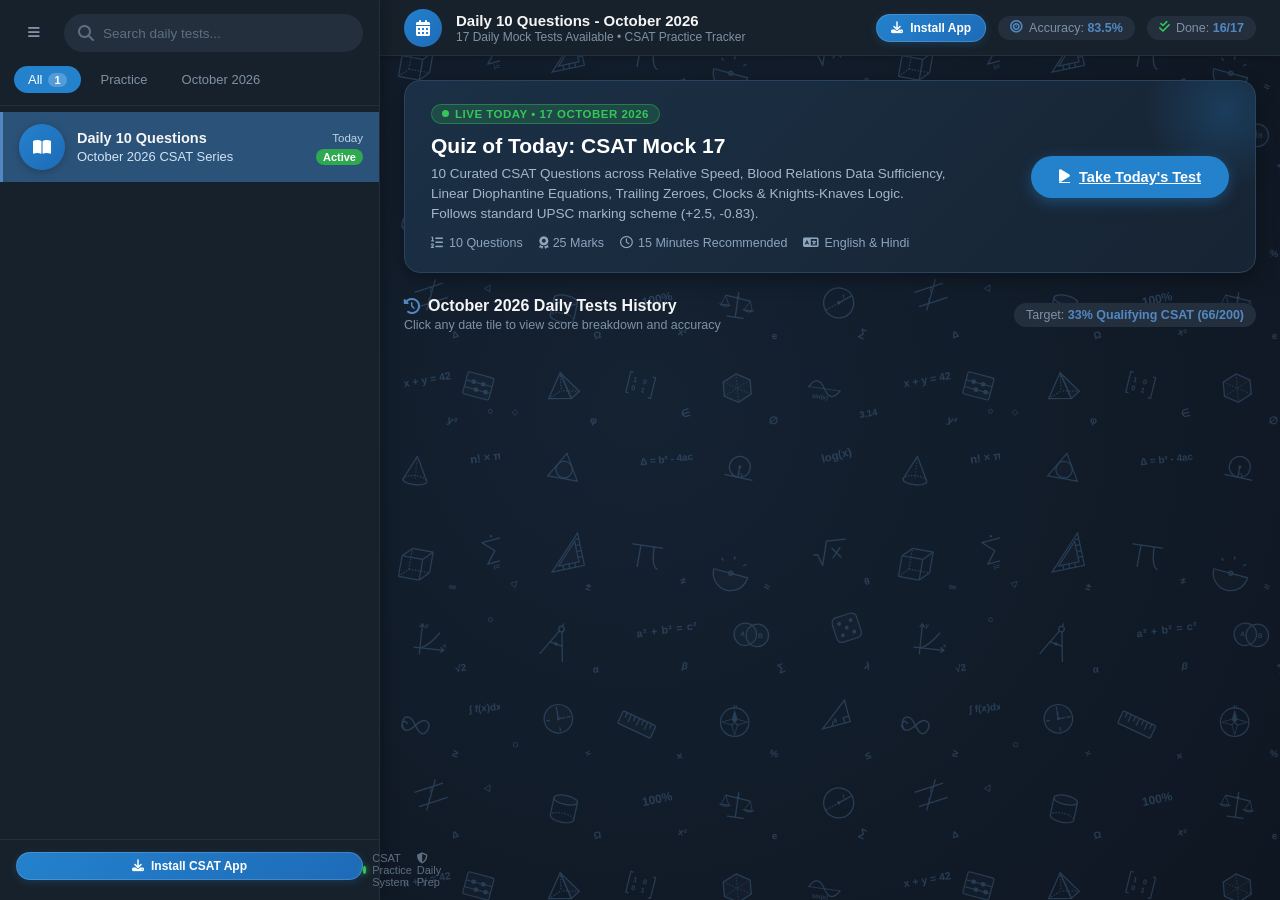
==== commit 7deb2bdd: "feat: add 18th Oct mock test with 00:01 AM IST time-gating and SQL schema" ====
--- a/index.html
+++ b/index.html
@@ -108,7 +108,7 @@
           </div>
           <div class="tg-header-titles">
             <h2>Daily 10 Questions - October 2026</h2>
-            <p>17 Daily Mock Tests Available &bull; CSAT Practice Tracker</p>
+            <p id="header-available-count">17 Daily Mock Tests Available &bull; CSAT Practice Tracker</p>
           </div>
         </div>
         <div class="tg-header-right">
@@ -212,14 +212,48 @@
   <script src="csat_data.js"></script>
   <script src="api.js"></script>
   <script>
-    // Render October Dates (Oct 1 to Oct 17) with scores & accuracy
+    // Dynamic October CSAT Test Series Tracker with 00:01 AM IST Time-Gating
     document.addEventListener("DOMContentLoaded", () => {
+      const isUnlocked18 = (typeof is18thOctUnlocked === 'function') ? is18thOctUnlocked() : false;
+      const todayDateStr = isUnlocked18 ? "2026-10-18" : "2026-10-17";
+      const todayMockNum = isUnlocked18 ? 18 : 17;
+      const totalAvailable = OCTOBER_HISTORY_DATA.length;
+
+      // 1. Update Header Information
+      const availElem = document.getElementById("header-available-count");
+      if (availElem) {
+        availElem.innerHTML = `${totalAvailable} Daily Mock Tests Available &bull; CSAT Practice Tracker`;
+      }
+
+      // 2. Update Hero Card for 18th Oct when unlocked
+      if (isUnlocked18) {
+        const tagLive = document.querySelector("#hero-today-quiz .tg-tag-live");
+        if (tagLive) {
+          tagLive.innerHTML = `<span class="tg-pulse-dot"></span><span>Live Today &bull; 18 October 2026</span>`;
+        }
+        const heroTitle = document.querySelector(".tg-hero-title");
+        if (heroTitle) {
+          heroTitle.textContent = "Quiz of Today: CSAT Mock 18";
+        }
+        const heroDesc = document.querySelector(".tg-hero-desc");
+        if (heroDesc) {
+          heroDesc.textContent = "10 Curated CSAT Questions across Prime Diophantine Equations, Linear Seating Data Sufficiency, Dishonest Dealer Weights, Quadratic Residues mod 4, Simple Interest, Colored Cubes, Escalator Relative Speed, Percentage Invariance, Legendre Factorial Divisibility & Alphabetical Sorting. Follows standard UPSC marking scheme (+2.5, -0.83).";
+        }
+        const heroBtn = document.getElementById("btn-start-today");
+        if (heroBtn) {
+          heroBtn.href = "guidelines.html?date=2026-10-18";
+        }
+      }
+
+      // 3. Render October Tiles Grid
       const container = document.getElementById("october-tiles-container");
-      
+      container.innerHTML = "";
+
       OCTOBER_HISTORY_DATA.forEach(item => {
         const tile = document.createElement("div");
         tile.className = `tg-date-tile tg-date-tile-${item.dayNum}`;
 
+        const is18Oct = (item.dayNum === 18);
         const is17Oct = (item.dayNum === 17);
         const is16Oct = (item.dayNum === 16);
         const is15Oct = (item.dayNum === 15);
@@ -229,12 +263,26 @@
             <i class="fa-solid fa-check"></i> Completed
           </span>
         `;
-        if (is17Oct) {
+        if (is18Oct) {
           tileStatus = `
-            <span class="tg-tile-status-tag status-tag-17" style="background: rgba(36, 129, 204, 0.2); color: var(--tg-blue-light); border-color: rgba(36, 129, 204, 0.4);">
+            <span class="tg-tile-status-tag status-tag-18" style="background: rgba(36, 129, 204, 0.2); color: var(--tg-blue-light); border-color: rgba(36, 129, 204, 0.4);">
               <i class="fa-solid fa-bolt"></i> Live Test
             </span>
           `;
+        } else if (is17Oct) {
+          if (isUnlocked18) {
+            tileStatus = `
+              <span class="tg-tile-status-tag status-tag-17">
+                <i class="fa-solid fa-check"></i> Completed
+              </span>
+            `;
+          } else {
+            tileStatus = `
+              <span class="tg-tile-status-tag status-tag-17" style="background: rgba(36, 129, 204, 0.2); color: var(--tg-blue-light); border-color: rgba(36, 129, 204, 0.4);">
+                <i class="fa-solid fa-bolt"></i> Live Test
+              </span>
+            `;
+          }
         } else if (is16Oct) {
           tileStatus = `
             <span class="tg-tile-status-tag status-tag-16">
@@ -255,10 +303,10 @@
           </button>
         `;
 
-        if (is17Oct) {
+        if (is18Oct) {
           footerAction = `
             <div style="display: flex; gap: 8px; width: 100%;">
-              <a href="guidelines.html?date=2026-10-17" class="tg-tile-btn btn-action-17" style="text-decoration: none; background: var(--tg-blue); color: #fff; flex: 1.2; text-align: center; justify-content: center;">
+              <a href="guidelines.html?date=2026-10-18" class="tg-tile-btn btn-action-18" style="text-decoration: none; background: var(--tg-blue); color: #fff; flex: 1.2; text-align: center; justify-content: center;">
                 <i class="fa-solid fa-play"></i> Attempt Test
               </a>
               <button class="tg-tile-btn btn-view-hist" data-day="${item.dayNum}" style="flex: 1;">
@@ -266,6 +314,30 @@
               </button>
             </div>
           `;
+        } else if (is17Oct) {
+          if (isUnlocked18) {
+            footerAction = `
+              <div style="display: flex; gap: 8px; width: 100%;">
+                <a href="guidelines.html?date=2026-10-17" class="tg-tile-btn btn-action-17" style="text-decoration: none; background: var(--tg-panel-header); border: 1px solid var(--tg-border); color: var(--tg-text); flex: 1.2; text-align: center; justify-content: center;">
+                  <i class="fa-solid fa-rotate-left"></i> Retake
+                </a>
+                <button class="tg-tile-btn btn-view-hist" data-day="${item.dayNum}" style="flex: 1;">
+                  <i class="fa-solid fa-chart-simple"></i> Details
+                </button>
+              </div>
+            `;
+          } else {
+            footerAction = `
+              <div style="display: flex; gap: 8px; width: 100%;">
+                <a href="guidelines.html?date=2026-10-17" class="tg-tile-btn btn-action-17" style="text-decoration: none; background: var(--tg-blue); color: #fff; flex: 1.2; text-align: center; justify-content: center;">
+                  <i class="fa-solid fa-play"></i> Attempt Test
+                </a>
+                <button class="tg-tile-btn btn-view-hist" data-day="${item.dayNum}" style="flex: 1;">
+                  <i class="fa-solid fa-chart-simple"></i> Details
+                </button>
+              </div>
+            `;
+          }
         } else if (is16Oct) {
           footerAction = `
             <div style="display: flex; gap: 8px; width: 100%;">
@@ -315,7 +387,7 @@
           </div>
         `;
 
-        tile.querySelector(".btn-view-hist").addEventListener("click", (e) => {
+        tile.querySelector(".btn-view-hist")?.addEventListener("click", (e) => {
           e.stopPropagation();
           showHistoryModal(item);
         });
@@ -355,7 +427,39 @@
           Daily Test Summary: ${data.dateStr} 2026 (${data.dayName})
         `;
 
-        if (data.dayNum === 17 && !data.isCompleted) {
+        if (data.dayNum === 18 && !data.isCompleted) {
+          document.getElementById("hist-modal-body").innerHTML = `
+            <div class="tg-guidelines-list" style="margin-bottom: 18px;">
+              <div class="tg-rule-card">
+                <div class="tg-rule-title">Marks Benchmark</div>
+                <div class="tg-rule-desc" style="color: var(--tg-green); font-size: 18px;">25.0 Marks (+2.5, -0.83)</div>
+              </div>
+              <div class="tg-rule-card">
+                <div class="tg-rule-title">Qualifying Cutoff</div>
+                <div class="tg-rule-desc" style="color: var(--tg-blue-light); font-size: 18px;">33% (8.25 Marks)</div>
+              </div>
+              <div class="tg-rule-card">
+                <div class="tg-rule-title">Question Count</div>
+                <div class="tg-rule-desc">10 UPSC CSAT Questions</div>
+              </div>
+              <div class="tg-rule-card">
+                <div class="tg-rule-title">Test Status</div>
+                <div class="tg-rule-desc" style="color: var(--tg-green);"><i class="fa-solid fa-circle-check"></i> Ready to Attempt</div>
+              </div>
+            </div>
+            <div class="tg-instructions-text">
+              <h4><i class="fa-solid fa-bolt" style="color: var(--tg-blue-light);"></i> 18 October 2026 Mock Test Topics</h4>
+              <p style="font-size: 13px; color: #a4b4c4; line-height: 1.5; margin-bottom: 14px;">
+                Includes curated high-yield questions on <strong>Prime Algebraic Diophantine Equation</strong>, <strong>Linear Seating Arrangement Data Sufficiency</strong>, <strong>Dishonest Dealer False Weights</strong>, <strong>Quadratic Residues & Modulo 4 Invariance</strong>, <strong>Simple Interest Capital Multipliers</strong>, <strong>Cubes & Colored Boundary Intersection</strong>, <strong>Moving Escalator Relative Speed</strong>, <strong>Expenditure Invariance</strong>, <strong>Legendre Formula Factorial Divisibility</strong>, and <strong>Alphabetical Sorting Invariance</strong>.
+              </p>
+              <div>
+                <a href="guidelines.html?date=2026-10-18" class="tg-btn-start-green" style="text-decoration: none; display: inline-flex; align-items: center; gap: 8px;">
+                  <i class="fa-solid fa-play"></i> Attempt 18 Oct Test
+                </a>
+              </div>
+            </div>
+          `;
+        } else if (data.dayNum === 17 && !data.isCompleted) {
           document.getElementById("hist-modal-body").innerHTML = `
             <div class="tg-guidelines-list" style="margin-bottom: 18px;">
               <div class="tg-rule-card">
@@ -411,7 +515,7 @@
               <h4><i class="fa-solid fa-lightbulb"></i> Performance Assessment</h4>
               <p style="font-size: 13px; color: #a4b4c4; line-height: 1.5;">
                 On ${data.dateStr}, your qualifying score was ${data.score}. Accuracy was ${data.accuracy}%.
-                ${data.dayNum === 17 ? '<div style="margin-top: 10px;"><a href="analysis.html?date=2026-10-17" class="tg-btn-start-green" style="text-decoration: none; display: inline-flex; align-items: center; gap: 6px;"><i class="fa-solid fa-chart-line"></i> View Full Detailed Analysis</a></div>' : (data.dayNum === 16 ? '<div style="margin-top: 10px;"><a href="analysis.html?date=2026-10-16" class="tg-btn-start-green" style="text-decoration: none; display: inline-flex; align-items: center; gap: 6px;"><i class="fa-solid fa-chart-line"></i> View 16 Oct Analysis</a></div>' : (data.dayNum === 15 ? '<div style="margin-top: 10px;"><a href="analysis.html?date=2026-10-15" class="tg-btn-start-green" style="text-decoration: none; display: inline-flex; align-items: center; gap: 6px;"><i class="fa-solid fa-chart-line"></i> View 15 Oct Analysis</a></div>' : 'Review the questions you missed to avoid repeating calculation traps in upcoming tests.'))}
+                ${data.dayNum === 18 ? '<div style="margin-top: 10px;"><a href="analysis.html?date=2026-10-18" class="tg-btn-start-green" style="text-decoration: none; display: inline-flex; align-items: center; gap: 6px;"><i class="fa-solid fa-chart-line"></i> View Full Detailed Analysis</a></div>' : (data.dayNum === 17 ? '<div style="margin-top: 10px;"><a href="analysis.html?date=2026-10-17" class="tg-btn-start-green" style="text-decoration: none; display: inline-flex; align-items: center; gap: 6px;"><i class="fa-solid fa-chart-line"></i> View 17 Oct Analysis</a></div>' : (data.dayNum === 16 ? '<div style="margin-top: 10px;"><a href="analysis.html?date=2026-10-16" class="tg-btn-start-green" style="text-decoration: none; display: inline-flex; align-items: center; gap: 6px;"><i class="fa-solid fa-chart-line"></i> View 16 Oct Analysis</a></div>' : (data.dayNum === 15 ? '<div style="margin-top: 10px;"><a href="analysis.html?date=2026-10-15" class="tg-btn-start-green" style="text-decoration: none; display: inline-flex; align-items: center; gap: 6px;"><i class="fa-solid fa-chart-line"></i> View 15 Oct Analysis</a></div>' : 'Review the questions you missed to avoid repeating calculation traps in upcoming tests.'))))}
               </p>
             </div>
           `;
@@ -440,10 +544,11 @@
       if (backdrop) backdrop.addEventListener("click", closeMobileSidebar);
 
       function updateHeaderChips() {
+        const total = OCTOBER_HISTORY_DATA.length;
         const completedTests = OCTOBER_HISTORY_DATA.filter(d => d.isCompleted);
         const countElem = document.getElementById("stat-completed-count");
         if (countElem) {
-          countElem.textContent = `${completedTests.length}/17`;
+          countElem.textContent = `${completedTests.length}/${total}`;
         }
         const accElem = document.getElementById("stat-overall-accuracy");
         if (accElem && completedTests.length > 0) {
@@ -453,26 +558,27 @@
         }
       }
 
-      function applyTestStatus(check) {
+      // Applies status to the main/today hero and today's active tile
+      function applyTodayTestStatus(check) {
         if (!check) return;
         const heroContainer = document.getElementById("hero-action-container");
         const tagLive = document.querySelector("#hero-today-quiz .tg-tag-live");
-        const tile17 = document.querySelector(".tg-date-tile-17");
-        const tile17Footer = document.querySelector(".tg-date-tile-17 .tg-tile-footer");
-        const tag17 = document.querySelector(".status-tag-17");
-        const day17Data = OCTOBER_HISTORY_DATA.find(d => d.dayNum === 17);
+        const activeTile = document.querySelector(`.tg-date-tile-${todayMockNum}`);
+        const activeTileFooter = document.querySelector(`.tg-date-tile-${todayMockNum} .tg-tile-footer`);
+        const activeTag = document.querySelector(`.status-tag-${todayMockNum}`);
+        const dayData = OCTOBER_HISTORY_DATA.find(d => d.dayNum === todayMockNum);
 
         // CASE 1: In-Progress Test -> Show BOTH Resume and Restart
         if (check.hasActive && !check.isCompleted) {
           const qNum = (check.currentQuestionIndex || 0) + 1;
           const answersCount = check.answersCount || 0;
 
-          // 1. Update Hero Card with BOTH Resume and Restart
+          // 1. Update Hero Card
           if (heroContainer) {
             heroContainer.innerHTML = `
               <div style="display: flex; flex-direction: column; gap: 8px; align-items: flex-end;">
                 <div style="display: flex; gap: 10px; align-items: center; flex-wrap: wrap; justify-content: flex-end;">
-                  <a href="quiz.html?date=2026-10-17" class="tg-btn-take-quiz" id="btn-hero-resume" style="background: linear-gradient(135deg, #2481cc 0%, #1a659e 100%); box-shadow: 0 4px 18px rgba(36, 129, 204, 0.45); text-decoration: none;">
+                  <a href="quiz.html?date=${todayDateStr}" class="tg-btn-take-quiz" id="btn-hero-resume" style="background: linear-gradient(135deg, #2481cc 0%, #1a659e 100%); box-shadow: 0 4px 18px rgba(36, 129, 204, 0.45); text-decoration: none;">
                     <i class="fa-solid fa-play"></i> Resume Test (Q${qNum})
                   </a>
                   <button class="tg-btn-hero-restart" id="btn-hero-restart" title="Discard active progress and restart from Question 1">
@@ -486,16 +592,16 @@
             `;
 
             document.getElementById("btn-hero-restart")?.addEventListener("click", async () => {
-              if (confirm("Are you sure you want to discard your previous attempt and restart CSAT Mock 17 from Question 1?")) {
+              if (confirm(`Are you sure you want to discard your previous attempt and restart CSAT Mock ${todayMockNum} from Question 1?`)) {
                 const btn = document.getElementById("btn-hero-restart");
                 if (btn) {
                   btn.disabled = true;
                   btn.innerHTML = `<i class="fa-solid fa-spinner fa-spin"></i> Resetting...`;
                 }
                 if (typeof CSAT_API !== 'undefined' && CSAT_API.clearActiveAttempt) {
-                  await CSAT_API.clearActiveAttempt("2026-10-17");
+                  await CSAT_API.clearActiveAttempt(todayDateStr);
                 }
-                window.location.href = "guidelines.html?date=2026-10-17";
+                window.location.href = `guidelines.html?date=${todayDateStr}`;
               }
             });
           }
@@ -511,48 +617,43 @@
             `;
           }
 
-          // 3. Update Tile 17 with BOTH Resume and Restart
-          if (tile17Footer) {
-            tile17Footer.innerHTML = `
+          // 3. Update Today's Tile with Resume and Restart
+          if (activeTileFooter) {
+            activeTileFooter.innerHTML = `
               <div style="display: flex; gap: 6px; width: 100%; align-items: center;">
-                <a href="quiz.html?date=2026-10-17" class="tg-tile-btn" style="text-decoration: none; background: var(--tg-blue); color: #fff; flex: 1.2; text-align: center; justify-content: center;">
+                <a href="quiz.html?date=${todayDateStr}" class="tg-tile-btn" style="text-decoration: none; background: var(--tg-blue); color: #fff; flex: 1.2; text-align: center; justify-content: center;">
                   <i class="fa-solid fa-play"></i> Resume (Q${qNum})
                 </a>
-                <button class="tg-tile-btn btn-tile-restart-17" style="flex: 1; text-align: center; justify-content: center; color: var(--tg-text-secondary);" title="Restart test from Question 1">
+                <button class="tg-tile-btn btn-tile-restart-today" style="flex: 1; text-align: center; justify-content: center; color: var(--tg-text-secondary);" title="Restart test from Question 1">
                   <i class="fa-solid fa-rotate-left"></i> Restart
                 </button>
-                <button class="tg-tile-btn btn-view-hist" data-day="17" style="padding: 6px 9px;" title="View Syllabus & Details">
+                <button class="tg-tile-btn btn-view-hist" data-day="${todayMockNum}" style="padding: 6px 9px;" title="View Syllabus & Details">
                   <i class="fa-solid fa-chart-simple"></i>
                 </button>
               </div>
             `;
 
-            tile17Footer.querySelector(".btn-tile-restart-17")?.addEventListener("click", async (e) => {
+            activeTileFooter.querySelector(".btn-tile-restart-today")?.addEventListener("click", async (e) => {
               e.stopPropagation();
-              if (confirm("Are you sure you want to discard your previous attempt and restart 17 Oct mock from Question 1?")) {
-                const btn = tile17Footer.querySelector(".btn-tile-restart-17");
-                if (btn) {
-                  btn.disabled = true;
-                  btn.innerHTML = `<i class="fa-solid fa-spinner fa-spin"></i>`;
+              if (confirm(`Restart CSAT Mock ${todayMockNum} from Question 1?`)) {
+                if (typeof CSAT_API !== 'undefined' && CSAT_API.clearActiveAttempt) {
+                  await CSAT_API.clearActiveAttempt(todayDateStr);
                 }
-                if (typeof CSAT_API !== 'undefined' && CSAT_API.clearActiveAttempt) {
-                  await CSAT_API.clearActiveAttempt("2026-10-17");
-                }
-                window.location.href = "guidelines.html?date=2026-10-17";
+                window.location.href = `guidelines.html?date=${todayDateStr}`;
               }
             });
 
-            tile17Footer.querySelector(".btn-view-hist")?.addEventListener("click", (e) => {
+            activeTileFooter.querySelector(".btn-view-hist")?.addEventListener("click", (e) => {
               e.stopPropagation();
-              showHistoryModal(day17Data);
+              showHistoryModal(dayData);
             });
           }
 
-          if (tag17) {
-            tag17.innerHTML = `<i class="fa-solid fa-clock-rotate-left"></i> In Progress`;
-            tag17.style.background = "rgba(36, 129, 204, 0.2)";
-            tag17.style.color = "var(--tg-blue-light)";
-            tag17.style.borderColor = "rgba(36, 129, 204, 0.4)";
+          if (activeTag) {
+            activeTag.innerHTML = `<i class="fa-solid fa-clock-rotate-left"></i> In Progress`;
+            activeTag.style.background = "rgba(36, 129, 204, 0.2)";
+            activeTag.style.color = "var(--tg-blue-light)";
+            activeTag.style.borderColor = "rgba(36, 129, 204, 0.4)";
           }
 
         // CASE 2: Completed Test -> Show Real Score, Accuracy, Scorecard & Retake
@@ -560,38 +661,37 @@
           const scoreVal = check.score !== undefined ? check.score : 0;
           const accuracyVal = check.accuracy !== undefined ? check.accuracy : 0;
 
-          // Update memory object
-          if (day17Data) {
-            day17Data.score = `${scoreVal} / 25`;
-            day17Data.accuracy = accuracyVal;
-            day17Data.correct = check.correctCount !== undefined ? check.correctCount : Math.round((accuracyVal / 100) * 10);
-            day17Data.incorrect = check.incorrectCount !== undefined ? check.incorrectCount : (10 - day17Data.correct);
-            day17Data.questionsAttempted = 10;
-            day17Data.isCompleted = true;
-          }
-
-          // 1. Update Tile 17 Score & Accuracy Metrics directly in DOM
-          if (tile17) {
-            const metricValues = tile17.querySelectorAll(".tg-metric-value");
+          if (dayData) {
+            dayData.score = `${scoreVal} / 25`;
+            dayData.accuracy = accuracyVal;
+            dayData.correct = check.correctCount !== undefined ? check.correctCount : Math.round((accuracyVal / 100) * 10);
+            dayData.incorrect = check.incorrectCount !== undefined ? check.incorrectCount : (10 - dayData.correct);
+            dayData.questionsAttempted = 10;
+            dayData.isCompleted = true;
+          }
+
+          // 1. Update Tile Score & Accuracy
+          if (activeTile) {
+            const metricValues = activeTile.querySelectorAll(".tg-metric-value");
             if (metricValues.length >= 2) {
               metricValues[0].textContent = `${scoreVal} / 25`;
               metricValues[1].textContent = `${accuracyVal}%`;
             }
           }
 
-          // 2. Update Tile 17 Tag
-          if (tag17) {
-            tag17.innerHTML = `<i class="fa-solid fa-check"></i> Completed`;
-            tag17.style.background = "rgba(52, 199, 89, 0.15)";
-            tag17.style.borderColor = "var(--tg-green)";
-            tag17.style.color = "var(--tg-green)";
+          // 2. Update Tile Tag
+          if (activeTag) {
+            activeTag.innerHTML = `<i class="fa-solid fa-check"></i> Completed`;
+            activeTag.style.background = "rgba(52, 199, 89, 0.15)";
+            activeTag.style.borderColor = "var(--tg-green)";
+            activeTag.style.color = "var(--tg-green)";
           }
 
           // 3. Update Hero Card
           if (heroContainer) {
             heroContainer.innerHTML = `
               <div style="display: flex; gap: 10px; align-items: center; flex-wrap: wrap; justify-content: flex-end;">
-                <a href="analysis.html?date=2026-10-17" class="tg-btn-take-quiz" style="background: linear-gradient(135deg, #2ea94f 0%, #1e823b 100%); box-shadow: 0 4px 18px rgba(46, 169, 79, 0.4); text-decoration: none;">
+                <a href="analysis.html?date=${todayDateStr}" class="tg-btn-take-quiz" style="background: linear-gradient(135deg, #2ea94f 0%, #1e823b 100%); box-shadow: 0 4px 18px rgba(46, 169, 79, 0.4); text-decoration: none;">
                   <i class="fa-solid fa-chart-line"></i> View Analysis
                 </a>
                 <button class="tg-btn-hero-restart" id="btn-hero-retake" title="Retake mock test">
@@ -601,16 +701,11 @@
             `;
 
             document.getElementById("btn-hero-retake")?.addEventListener("click", async () => {
-              if (confirm("Would you like to retake CSAT Mock 17? Your new responses will be recorded.")) {
-                const btn = document.getElementById("btn-hero-retake");
-                if (btn) {
-                  btn.disabled = true;
-                  btn.innerHTML = `<i class="fa-solid fa-spinner fa-spin"></i> Resetting...`;
+              if (confirm(`Would you like to retake CSAT Mock ${todayMockNum}? Your new responses will be recorded.`)) {
+                if (typeof CSAT_API !== 'undefined' && CSAT_API.clearActiveAttempt) {
+                  await CSAT_API.clearActiveAttempt(todayDateStr);
                 }
-                if (typeof CSAT_API !== 'undefined' && CSAT_API.clearActiveAttempt) {
-                  await CSAT_API.clearActiveAttempt("2026-10-17");
-                }
-                window.location.href = "guidelines.html?date=2026-10-17";
+                window.location.href = `guidelines.html?date=${todayDateStr}`;
               }
             });
           }
@@ -625,35 +720,35 @@
             `;
           }
 
-          // 4. Update Tile 17 Footer with Scorecard & Retake
-          if (tile17Footer) {
-            tile17Footer.innerHTML = `
+          // 4. Update Tile Footer
+          if (activeTileFooter) {
+            activeTileFooter.innerHTML = `
               <div style="display: flex; gap: 6px; width: 100%; align-items: center;">
-                <a href="analysis.html?date=2026-10-17" class="tg-tile-btn" style="text-decoration: none; background: var(--tg-green-dark); color: #fff; flex: 1.2; text-align: center; justify-content: center;">
+                <a href="analysis.html?date=${todayDateStr}" class="tg-tile-btn" style="text-decoration: none; background: var(--tg-green-dark); color: #fff; flex: 1.2; text-align: center; justify-content: center;">
                   <i class="fa-solid fa-chart-line"></i> Scorecard
                 </a>
-                <button class="tg-tile-btn btn-tile-retake-17" style="flex: 1; text-align: center; justify-content: center; color: var(--tg-text-secondary);">
+                <button class="tg-tile-btn btn-tile-retake-today" style="flex: 1; text-align: center; justify-content: center; color: var(--tg-text-secondary);">
                   <i class="fa-solid fa-rotate-left"></i> Retake
                 </button>
-                <button class="tg-tile-btn btn-view-hist" data-day="17" style="padding: 6px 9px;">
+                <button class="tg-tile-btn btn-view-hist" data-day="${todayMockNum}" style="padding: 6px 9px;">
                   <i class="fa-solid fa-chart-simple"></i>
                 </button>
               </div>
             `;
 
-            tile17Footer.querySelector(".btn-tile-retake-17")?.addEventListener("click", async (e) => {
+            activeTileFooter.querySelector(".btn-tile-retake-today")?.addEventListener("click", async (e) => {
               e.stopPropagation();
-              if (confirm("Retake 17 Oct mock from Question 1?")) {
+              if (confirm(`Retake CSAT Mock ${todayMockNum} from Question 1?`)) {
                 if (typeof CSAT_API !== 'undefined' && CSAT_API.clearActiveAttempt) {
-                  await CSAT_API.clearActiveAttempt("2026-10-17");
+                  await CSAT_API.clearActiveAttempt(todayDateStr);
                 }
-                window.location.href = "guidelines.html?date=2026-10-17";
+                window.location.href = `guidelines.html?date=${todayDateStr}`;
               }
             });
 
-            tile17Footer.querySelector(".btn-view-hist")?.addEventListener("click", (e) => {
+            activeTileFooter.querySelector(".btn-view-hist")?.addEventListener("click", (e) => {
               e.stopPropagation();
-              showHistoryModal(day17Data);
+              showHistoryModal(dayData);
             });
           }
 
@@ -661,14 +756,76 @@
         }
       }
 
-      // Check local cache synchronously first (0ms instantaneous render for Resume / Restart / Scorecard)
+      // Update past test tiles (Day 17, 16, 15, etc.)
+      function applyPastTestStatus(dayNum, check) {
+        if (!check) return;
+        const tile = document.querySelector(`.tg-date-tile-${dayNum}`);
+        const tileFooter = document.querySelector(`.tg-date-tile-${dayNum} .tg-tile-footer`);
+        const tag = document.querySelector(`.status-tag-${dayNum}`);
+        const dayData = OCTOBER_HISTORY_DATA.find(d => d.dayNum === dayNum);
+        const dateStr = `2026-10-${dayNum < 10 ? '0' + dayNum : dayNum}`;
+
+        if (check.hasActive && !check.isCompleted) {
+          const qNum = (check.currentQuestionIndex || 0) + 1;
+          if (tag) {
+            tag.innerHTML = `<i class="fa-solid fa-clock-rotate-left"></i> In Progress`;
+            tag.style.background = "rgba(36, 129, 204, 0.2)";
+            tag.style.color = "var(--tg-blue-light)";
+            tag.style.borderColor = "rgba(36, 129, 204, 0.4)";
+          }
+          if (tileFooter) {
+            tileFooter.innerHTML = `
+              <div style="display: flex; gap: 6px; width: 100%; align-items: center;">
+                <a href="quiz.html?date=${dateStr}" class="tg-tile-btn" style="text-decoration: none; background: var(--tg-blue); color: #fff; flex: 1.2; text-align: center; justify-content: center;">
+                  <i class="fa-solid fa-play"></i> Resume (Q${qNum})
+                </a>
+                <button class="tg-tile-btn btn-restart-${dayNum}" style="flex: 1; text-align: center; justify-content: center; color: var(--tg-text-secondary);">
+                  <i class="fa-solid fa-rotate-left"></i> Restart
+                </button>
+                <button class="tg-tile-btn btn-view-hist" data-day="${dayNum}" style="padding: 6px 9px;">
+                  <i class="fa-solid fa-chart-simple"></i>
+                </button>
+              </div>
+            `;
+            tileFooter.querySelector(`.btn-restart-${dayNum}`)?.addEventListener("click", async (e) => {
+              e.stopPropagation();
+              if (confirm(`Restart ${dayNum} Oct test from Question 1?`)) {
+                await CSAT_API.clearActiveAttempt(dateStr);
+                window.location.href = `guidelines.html?date=${dateStr}`;
+              }
+            });
+            tileFooter.querySelector(".btn-view-hist")?.addEventListener("click", (e) => {
+              e.stopPropagation();
+              showHistoryModal(dayData);
+            });
+          }
+        } else if (check.isCompleted) {
+          const score = check.score !== undefined ? check.score : 0;
+          const acc = check.accuracy !== undefined ? check.accuracy : 0;
+          if (tile) {
+            const metricValues = tile.querySelectorAll(".tg-metric-value");
+            if (metricValues.length >= 2) {
+              metricValues[0].textContent = `${score} / 25`;
+              metricValues[1].textContent = `${acc}%`;
+            }
+          }
+          if (tag) {
+            tag.innerHTML = `<i class="fa-solid fa-check"></i> Completed`;
+            tag.style.background = "rgba(52, 199, 89, 0.15)";
+            tag.style.borderColor = "var(--tg-green)";
+            tag.style.color = "var(--tg-green)";
+          }
+        }
+      }
+
+      // Check local cache synchronously first (0ms instantaneous render)
       try {
         const localActiveStr = localStorage.getItem("csat_daily_test_state") || localStorage.getItem("csat_active_quiz_state");
-        const localResultStr = localStorage.getItem("csat_result_2026-10-17") || localStorage.getItem("csat_daily_test_result");
+        const localResultStr = localStorage.getItem(`csat_result_${todayDateStr}`) || localStorage.getItem("csat_daily_test_result");
         if (localResultStr) {
           const res = JSON.parse(localResultStr);
-          if (res.testDate === "17 October 2026" || !res.testDate || (typeof res.testDate === 'string' && res.testDate.includes("17"))) {
-            applyTestStatus({
+          if (res.testDate?.includes(String(todayMockNum)) || !res.testDate) {
+            applyTodayTestStatus({
               isCompleted: true,
               hasActive: false,
               score: res.totalScore || 0,
@@ -679,9 +836,9 @@
           }
         } else if (localActiveStr) {
           const act = JSON.parse(localActiveStr);
-          if (act.testDate === "2026-10-17" || !act.testDate) {
+          if (act.testDate === todayDateStr || !act.testDate) {
             if (act.status === "completed") {
-              applyTestStatus({
+              applyTodayTestStatus({
                 isCompleted: true,
                 hasActive: false,
                 score: act.totalScore || act.score || 0,
@@ -691,7 +848,7 @@
               const ansCount = Object.keys(act.answers || {}).length;
               const hasProg = ansCount > 0 || (act.currentQuestionIndex && act.currentQuestionIndex > 0) || act.status === "in_progress";
               if (hasProg) {
-                applyTestStatus({
+                applyTodayTestStatus({
                   hasActive: true,
                   isCompleted: false,
                   currentQuestionIndex: act.currentQuestionIndex || 0,
@@ -702,129 +859,66 @@
           }
         }
 
-        // Also check if 16 Oct result was saved in local storage
-        const localResult16Str = localStorage.getItem("csat_result_2026-10-16");
-        if (localResult16Str) {
-          const res16 = JSON.parse(localResult16Str);
-          const tile16 = document.querySelector(".tg-date-tile-16");
-          if (tile16) {
-            const metricValues = tile16.querySelectorAll(".tg-metric-value");
-            if (metricValues.length >= 2) {
-              metricValues[0].textContent = `${res16.totalScore || 0} / 25`;
-              metricValues[1].textContent = `${res16.accuracy || 0}%`;
-            }
-          }
+        // Also check earlier days from local storage
+        if (isUnlocked18) {
+          const res17Str = localStorage.getItem("csat_result_2026-10-17");
+          if (res17Str) {
+            const res17 = JSON.parse(res17Str);
+            applyPastTestStatus(17, { isCompleted: true, score: res17.totalScore, accuracy: res17.accuracy });
+          }
+        }
+        const res16Str = localStorage.getItem("csat_result_2026-10-16");
+        if (res16Str) {
+          const res16 = JSON.parse(res16Str);
+          applyPastTestStatus(16, { isCompleted: true, score: res16.totalScore, accuracy: res16.accuracy });
         }
       } catch (err) {
         console.warn("Immediate local check error:", err);
       }
 
       // Check for In-Progress / Completed tests from Supabase Cloud
-      async function checkTodayTestStatus() {
+      async function checkCloudStatus() {
         if (typeof CSAT_API !== 'undefined' && CSAT_API.checkActiveAttempt) {
           try {
-            // Check 17 Oct (Today)
-            const check17 = await CSAT_API.checkActiveAttempt("2026-10-17");
-            if (check17 && (check17.hasActive || check17.isCompleted)) {
-              applyTestStatus(check17);
+            // Check Today's live test
+            const checkToday = await CSAT_API.checkActiveAttempt(todayDateStr);
+            if (checkToday && (checkToday.hasActive || checkToday.isCompleted)) {
+              applyTodayTestStatus(checkToday);
             }
 
-            // Also check 16 Oct tile for in-progress or completed attempt
+            // Check 17 Oct if 18 Oct is today
+            if (isUnlocked18) {
+              const check17 = await CSAT_API.checkActiveAttempt("2026-10-17");
+              if (check17) applyPastTestStatus(17, check17);
+            }
+
+            // Check 16 Oct
             const check16 = await CSAT_API.checkActiveAttempt("2026-10-16");
-            if (check16) {
-              const tile16 = document.querySelector(".tg-date-tile-16");
-              const tile16Footer = document.querySelector(".tg-date-tile-16 .tg-tile-footer");
-              const tag16 = document.querySelector(".status-tag-16");
-              const day16Data = OCTOBER_HISTORY_DATA.find(d => d.dayNum === 16);
-
-              if (check16.hasActive && !check16.isCompleted) {
-                const qNum16 = (check16.currentQuestionIndex || 0) + 1;
-                if (tag16) {
-                  tag16.innerHTML = `<i class="fa-solid fa-clock-rotate-left"></i> In Progress`;
-                  tag16.style.background = "rgba(36, 129, 204, 0.2)";
-                  tag16.style.color = "var(--tg-blue-light)";
-                  tag16.style.borderColor = "rgba(36, 129, 204, 0.4)";
-                }
-                if (tile16Footer) {
-                  tile16Footer.innerHTML = `
-                    <div style="display: flex; gap: 6px; width: 100%; align-items: center;">
-                      <a href="quiz.html?date=2026-10-16" class="tg-tile-btn" style="text-decoration: none; background: var(--tg-blue); color: #fff; flex: 1.2; text-align: center; justify-content: center;">
-                        <i class="fa-solid fa-play"></i> Resume (Q${qNum16})
-                      </a>
-                      <button class="tg-tile-btn btn-restart-16" style="flex: 1; text-align: center; justify-content: center; color: var(--tg-text-secondary);">
-                        <i class="fa-solid fa-rotate-left"></i> Restart
-                      </button>
-                      <button class="tg-tile-btn btn-view-hist" data-day="16" style="padding: 6px 9px;">
-                        <i class="fa-solid fa-chart-simple"></i>
-                      </button>
-                    </div>
-                  `;
-                  tile16Footer.querySelector(".btn-restart-16")?.addEventListener("click", async (e) => {
-                    e.stopPropagation();
-                    if (confirm("Restart 16 Oct test from Question 1?")) {
-                      await CSAT_API.clearActiveAttempt("2026-10-16");
-                      window.location.href = "guidelines.html?date=2026-10-16";
-                    }
-                  });
-                  tile16Footer.querySelector(".btn-view-hist")?.addEventListener("click", (e) => {
-                    e.stopPropagation();
-                    showHistoryModal(day16Data);
-                  });
-                }
-              } else if (check16.isCompleted) {
-                const score16 = check16.score !== undefined ? check16.score : 0;
-                const acc16 = check16.accuracy !== undefined ? check16.accuracy : 0;
-                if (tile16) {
-                  const metricValues = tile16.querySelectorAll(".tg-metric-value");
-                  if (metricValues.length >= 2) {
-                    metricValues[0].textContent = `${score16} / 25`;
-                    metricValues[1].textContent = `${acc16}%`;
-                  }
-                }
-              }
-            }
-
-            // Also check 15 Oct tile for in-progress attempt
+            if (check16) applyPastTestStatus(16, check16);
+
+            // Check 15 Oct
             const check15 = await CSAT_API.checkActiveAttempt("2026-10-15");
-            if (check15 && check15.hasActive && !check15.isCompleted) {
-              const qNum15 = (check15.currentQuestionIndex || 0) + 1;
-              const tile15Footer = document.querySelector(".tg-date-tile-15 .tg-tile-footer");
-              const tag15 = document.querySelector(".status-tag-15");
-              if (tag15) tag15.innerHTML = `<i class="fa-solid fa-clock-rotate-left"></i> In Progress`;
-              if (tile15Footer) {
-                tile15Footer.innerHTML = `
-                  <div style="display: flex; gap: 6px; width: 100%; align-items: center;">
-                    <a href="quiz.html?date=2026-10-15" class="tg-tile-btn" style="text-decoration: none; background: var(--tg-blue); color: #fff; flex: 1.2; text-align: center; justify-content: center;">
-                      <i class="fa-solid fa-play"></i> Resume (Q${qNum15})
-                    </a>
-                    <button class="tg-tile-btn btn-restart-15" style="flex: 1; text-align: center; justify-content: center; color: var(--tg-text-secondary);">
-                      <i class="fa-solid fa-rotate-left"></i> Restart
-                    </button>
-                    <button class="tg-tile-btn btn-view-hist" data-day="15" style="padding: 6px 9px;">
-                      <i class="fa-solid fa-chart-simple"></i>
-                    </button>
-                  </div>
-                `;
-
-                const restart15Btn = tile15Footer.querySelector(".btn-restart-15");
-                if (restart15Btn) {
-                  restart15Btn.addEventListener("click", async (e) => {
-                    e.stopPropagation();
-                    if (confirm("Restart 15 Oct test from Question 1?")) {
-                      await CSAT_API.clearActiveAttempt("2026-10-15");
-                      window.location.href = "guidelines.html?date=2026-10-15";
-                    }
-                  });
-                }
-              }
-            }
+            if (check15) applyPastTestStatus(15, check15);
           } catch (err) {
-            console.warn("Test status check error:", err);
-          }
-        }
-      }
-
-      checkTodayTestStatus();
+            console.warn("Cloud test status check error:", err);
+          }
+        }
+      }
+
+      checkCloudStatus();
+
+      // Auto-unlock listener for 18th Oct 00:01 AM IST
+      if (!isUnlocked18) {
+        const nowIST = getNowIST();
+        const unlockIST = new Date("2026-10-18T00:01:00+05:30");
+        const msUntilUnlock = unlockIST.getTime() - nowIST.getTime();
+        if (msUntilUnlock > 0 && msUntilUnlock <= 86400000) {
+          console.log(`18th Oct test will automatically unlock in ${Math.round(msUntilUnlock / 1000)}s (at 00:01 AM IST)`);
+          setTimeout(() => {
+            window.location.reload();
+          }, msUntilUnlock + 500);
+        }
+      }
     });
   </script>
   <script src="pwa.js"></script>
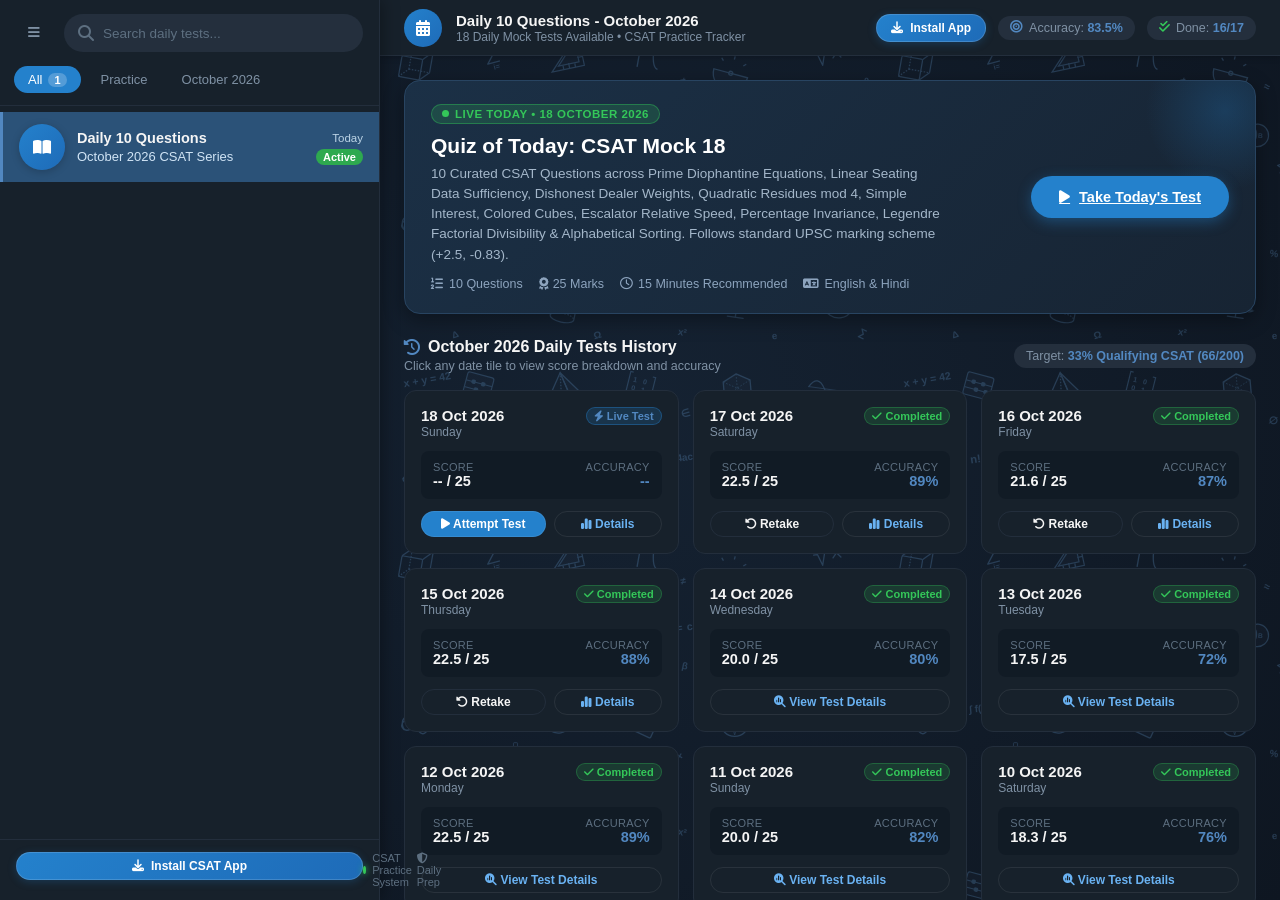
==== commit 3a8765eb: "fix: resolve template literal syntax error in index.html to render tiles" ====
--- a/index.html
+++ b/index.html
@@ -421,6 +421,22 @@
         if (e.target === modal) closeModal();
       });
 
+      function getAnalysisButtonHtml(dayNum) {
+        if (dayNum === 18) {
+          return '<div style="margin-top: 10px;"><a href="analysis.html?date=2026-10-18" class="tg-btn-start-green" style="text-decoration: none; display: inline-flex; align-items: center; gap: 6px;"><i class="fa-solid fa-chart-line"></i> View Full Detailed Analysis</a></div>';
+        }
+        if (dayNum === 17) {
+          return '<div style="margin-top: 10px;"><a href="analysis.html?date=2026-10-17" class="tg-btn-start-green" style="text-decoration: none; display: inline-flex; align-items: center; gap: 6px;"><i class="fa-solid fa-chart-line"></i> View 17 Oct Analysis</a></div>';
+        }
+        if (dayNum === 16) {
+          return '<div style="margin-top: 10px;"><a href="analysis.html?date=2026-10-16" class="tg-btn-start-green" style="text-decoration: none; display: inline-flex; align-items: center; gap: 6px;"><i class="fa-solid fa-chart-line"></i> View 16 Oct Analysis</a></div>';
+        }
+        if (dayNum === 15) {
+          return '<div style="margin-top: 10px;"><a href="analysis.html?date=2026-10-15" class="tg-btn-start-green" style="text-decoration: none; display: inline-flex; align-items: center; gap: 6px;"><i class="fa-solid fa-chart-line"></i> View 15 Oct Analysis</a></div>';
+        }
+        return 'Review the questions you missed to avoid repeating calculation traps in upcoming tests.';
+      }
+
       function showHistoryModal(data) {
         document.getElementById("hist-modal-title").innerHTML = `
           <i class="fa-solid fa-chart-pie" style="color: var(--tg-blue-light);"></i>
@@ -515,7 +531,7 @@
               <h4><i class="fa-solid fa-lightbulb"></i> Performance Assessment</h4>
               <p style="font-size: 13px; color: #a4b4c4; line-height: 1.5;">
                 On ${data.dateStr}, your qualifying score was ${data.score}. Accuracy was ${data.accuracy}%.
-                ${data.dayNum === 18 ? '<div style="margin-top: 10px;"><a href="analysis.html?date=2026-10-18" class="tg-btn-start-green" style="text-decoration: none; display: inline-flex; align-items: center; gap: 6px;"><i class="fa-solid fa-chart-line"></i> View Full Detailed Analysis</a></div>' : (data.dayNum === 17 ? '<div style="margin-top: 10px;"><a href="analysis.html?date=2026-10-17" class="tg-btn-start-green" style="text-decoration: none; display: inline-flex; align-items: center; gap: 6px;"><i class="fa-solid fa-chart-line"></i> View 17 Oct Analysis</a></div>' : (data.dayNum === 16 ? '<div style="margin-top: 10px;"><a href="analysis.html?date=2026-10-16" class="tg-btn-start-green" style="text-decoration: none; display: inline-flex; align-items: center; gap: 6px;"><i class="fa-solid fa-chart-line"></i> View 16 Oct Analysis</a></div>' : (data.dayNum === 15 ? '<div style="margin-top: 10px;"><a href="analysis.html?date=2026-10-15" class="tg-btn-start-green" style="text-decoration: none; display: inline-flex; align-items: center; gap: 6px;"><i class="fa-solid fa-chart-line"></i> View 15 Oct Analysis</a></div>' : 'Review the questions you missed to avoid repeating calculation traps in upcoming tests.'))))}
+                ${getAnalysisButtonHtml(data.dayNum)}
               </p>
             </div>
           `;
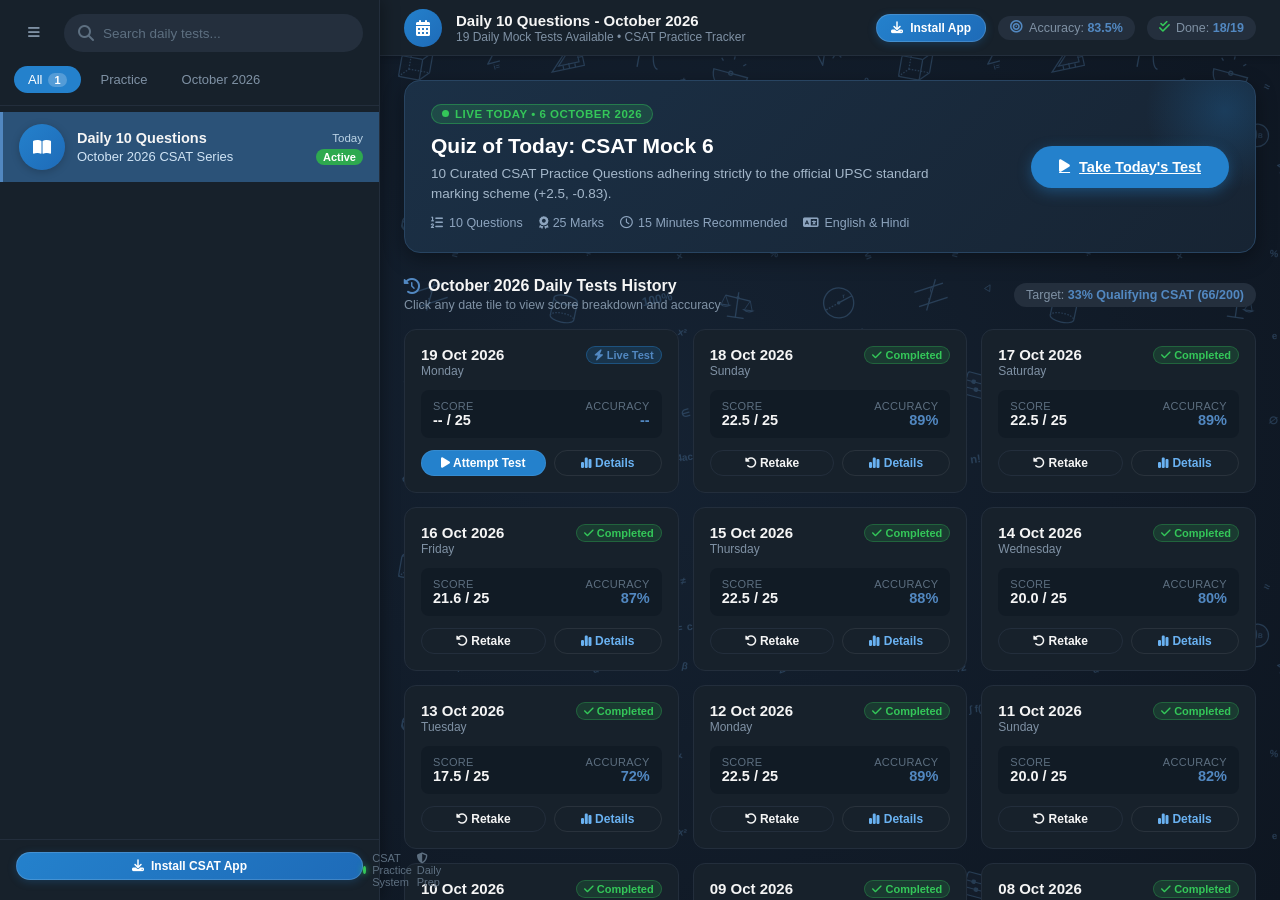
==== commit e22288e3: "feat: add automated daily tiles, 19th Oct mock test, and pull-down to refresh" ====
--- a/index.html
+++ b/index.html
@@ -108,7 +108,7 @@
           </div>
           <div class="tg-header-titles">
             <h2>Daily 10 Questions - October 2026</h2>
-            <p id="header-available-count">17 Daily Mock Tests Available &bull; CSAT Practice Tracker</p>
+            <p id="header-available-count">19 Daily Mock Tests Available &bull; CSAT Practice Tracker</p>
           </div>
         </div>
         <div class="tg-header-right">
@@ -123,7 +123,7 @@
           </div>
           <div class="tg-header-stat-chip">
             <i class="fa-solid fa-check-double" style="color: var(--tg-green);"></i>
-            <span>Done: <strong id="stat-completed-count">16/17</strong></span>
+            <span>Done: <strong id="stat-completed-count">18/19</strong></span>
           </div>
         </div>
       </header>
@@ -137,11 +137,11 @@
             <div class="tg-hero-content">
               <div class="tg-tag-live">
                 <span class="tg-pulse-dot"></span>
-                <span>Live Today &bull; 17 October 2026</span>
-              </div>
-              <h1 class="tg-hero-title">Quiz of Today: CSAT Mock 17</h1>
+                <span>Live Today &bull; 19 October 2026</span>
+              </div>
+              <h1 class="tg-hero-title">Quiz of Today: CSAT Mock 19</h1>
               <p class="tg-hero-desc">
-                10 Curated CSAT Questions across Relative Speed, Blood Relations Data Sufficiency, Linear Diophantine Equations, Trailing Zeroes, Clocks & Knights-Knaves Logic. Follows standard UPSC marking scheme (+2.5, -0.83).
+                10 Curated CSAT Questions across Data Interpretation & Sets, Liquid Replacement, Age Digits Reversal, Factorial Divisibility, Probability & Permutations, Linear Cost Equations, Syllogisms, Direction Sense, Work & Wages Pipes, and Letter-Number Series. (+2.5, -0.83).
               </p>
               <div class="tg-hero-meta">
                 <span><i class="fa-solid fa-list-ol"></i> 10 Questions</span>
@@ -151,7 +151,7 @@
               </div>
             </div>
             <div id="hero-action-container">
-              <a href="guidelines.html?date=2026-10-17" class="tg-btn-take-quiz" id="btn-start-today">
+              <a href="guidelines.html?date=2026-10-19" class="tg-btn-take-quiz" id="btn-start-today">
                 <i class="fa-solid fa-play"></i>
                 Take Today's Test
               </a>
@@ -212,113 +212,90 @@
   <script src="csat_data.js"></script>
   <script src="api.js"></script>
   <script>
-    // Dynamic October CSAT Test Series Tracker with 00:01 AM IST Time-Gating
+    // Dynamic Automated October CSAT Test Series Tracker & Tile Engine
     document.addEventListener("DOMContentLoaded", () => {
-      const isUnlocked18 = (typeof is18thOctUnlocked === 'function') ? is18thOctUnlocked() : false;
-      const todayDateStr = isUnlocked18 ? "2026-10-18" : "2026-10-17";
-      const todayMockNum = isUnlocked18 ? 18 : 17;
-      const totalAvailable = OCTOBER_HISTORY_DATA.length;
+      const todayDateStr = (typeof getTodayDateStr === 'function') ? getTodayDateStr() : '2026-10-19';
+      const todayMockNum = parseInt(todayDateStr.split('-')[2], 10) || 19;
+      let currentHistoryData = (typeof OCTOBER_HISTORY_DATA !== 'undefined' && OCTOBER_HISTORY_DATA.length > 0)
+        ? OCTOBER_HISTORY_DATA
+        : (typeof buildOctoberHistoryData === 'function' ? buildOctoberHistoryData(todayMockNum) : []);
+      let totalAvailable = currentHistoryData.length;
 
       // 1. Update Header Information
-      const availElem = document.getElementById("header-available-count");
-      if (availElem) {
-        availElem.innerHTML = `${totalAvailable} Daily Mock Tests Available &bull; CSAT Practice Tracker`;
-      }
-
-      // 2. Update Hero Card for 18th Oct when unlocked
-      if (isUnlocked18) {
-        const tagLive = document.querySelector("#hero-today-quiz .tg-tag-live");
-        if (tagLive) {
-          tagLive.innerHTML = `<span class="tg-pulse-dot"></span><span>Live Today &bull; 18 October 2026</span>`;
+      function updateHeaderAvailableCount() {
+        const availElem = document.getElementById("header-available-count");
+        if (availElem) {
+          availElem.innerHTML = `${totalAvailable} Daily Mock Tests Available &bull; CSAT Practice Tracker`;
         }
-        const heroTitle = document.querySelector(".tg-hero-title");
-        if (heroTitle) {
-          heroTitle.textContent = "Quiz of Today: CSAT Mock 18";
-        }
-        const heroDesc = document.querySelector(".tg-hero-desc");
-        if (heroDesc) {
-          heroDesc.textContent = "10 Curated CSAT Questions across Prime Diophantine Equations, Linear Seating Data Sufficiency, Dishonest Dealer Weights, Quadratic Residues mod 4, Simple Interest, Colored Cubes, Escalator Relative Speed, Percentage Invariance, Legendre Factorial Divisibility & Alphabetical Sorting. Follows standard UPSC marking scheme (+2.5, -0.83).";
-        }
-        const heroBtn = document.getElementById("btn-start-today");
-        if (heroBtn) {
-          heroBtn.href = "guidelines.html?date=2026-10-18";
-        }
-      }
-
-      // 3. Render October Tiles Grid
+      }
+      updateHeaderAvailableCount();
+
+      // 2. Update Hero Card Dynamically for Active/Today's Mock Test
+      const dayMeta = (typeof CSAT_API !== 'undefined' && CSAT_API.getDayMetadata) 
+        ? CSAT_API.getDayMetadata(todayDateStr) 
+        : { mockNum: todayMockNum, dateTitle: `${todayMockNum} October 2026`, shortDesc: "10 Curated CSAT Questions." };
+
+      const tagLive = document.querySelector("#hero-today-quiz .tg-tag-live");
+      if (tagLive) {
+        tagLive.innerHTML = `<span class="tg-pulse-dot"></span><span>Live Today &bull; ${dayMeta.dateTitle}</span>`;
+      }
+      const heroTitle = document.querySelector(".tg-hero-title");
+      if (heroTitle) {
+        heroTitle.textContent = `Quiz of Today: CSAT Mock ${dayMeta.mockNum}`;
+      }
+      const heroDesc = document.querySelector(".tg-hero-desc");
+      if (heroDesc) {
+        heroDesc.textContent = dayMeta.shortDesc;
+      }
+      const heroBtn = document.getElementById("btn-start-today");
+      if (heroBtn) {
+        heroBtn.href = `guidelines.html?date=${todayDateStr}`;
+      }
+
+      // 3. Render Dynamic Grid of October Tiles
       const container = document.getElementById("october-tiles-container");
-      container.innerHTML = "";
-
-      OCTOBER_HISTORY_DATA.forEach(item => {
-        const tile = document.createElement("div");
-        tile.className = `tg-date-tile tg-date-tile-${item.dayNum}`;
-
-        const is18Oct = (item.dayNum === 18);
-        const is17Oct = (item.dayNum === 17);
-        const is16Oct = (item.dayNum === 16);
-        const is15Oct = (item.dayNum === 15);
-
-        let tileStatus = `
-          <span class="tg-tile-status-tag">
-            <i class="fa-solid fa-check"></i> Completed
-          </span>
-        `;
-        if (is18Oct) {
-          tileStatus = `
-            <span class="tg-tile-status-tag status-tag-18" style="background: rgba(36, 129, 204, 0.2); color: var(--tg-blue-light); border-color: rgba(36, 129, 204, 0.4);">
-              <i class="fa-solid fa-bolt"></i> Live Test
-            </span>
-          `;
-        } else if (is17Oct) {
-          if (isUnlocked18) {
-            tileStatus = `
-              <span class="tg-tile-status-tag status-tag-17">
-                <i class="fa-solid fa-check"></i> Completed
-              </span>
-            `;
-          } else {
-            tileStatus = `
-              <span class="tg-tile-status-tag status-tag-17" style="background: rgba(36, 129, 204, 0.2); color: var(--tg-blue-light); border-color: rgba(36, 129, 204, 0.4);">
-                <i class="fa-solid fa-bolt"></i> Live Test
-              </span>
-            `;
-          }
-        } else if (is16Oct) {
-          tileStatus = `
-            <span class="tg-tile-status-tag status-tag-16">
+
+      function renderTilesGrid() {
+        if (!container) return;
+        container.innerHTML = "";
+
+        currentHistoryData.forEach(item => {
+          const tile = document.createElement("div");
+          tile.className = `tg-date-tile tg-date-tile-${item.dayNum}`;
+          const isTodayTile = (item.dayNum === todayMockNum || item.isToday);
+          if (isTodayTile) {
+            tile.classList.add("tg-tile-today");
+          }
+
+          let tileStatus = `
+            <span class="tg-tile-status-tag status-tag-${item.dayNum}">
               <i class="fa-solid fa-check"></i> Completed
             </span>
           `;
-        } else if (is15Oct) {
-          tileStatus = `
-            <span class="tg-tile-status-tag status-tag-15">
-              <i class="fa-solid fa-check"></i> Completed
-            </span>
-          `;
-        }
-
-        let footerAction = `
-          <button class="tg-tile-btn btn-view-hist" data-day="${item.dayNum}">
-            <i class="fa-solid fa-magnifying-glass-chart"></i> View Test Details
-          </button>
-        `;
-
-        if (is18Oct) {
-          footerAction = `
-            <div style="display: flex; gap: 8px; width: 100%;">
-              <a href="guidelines.html?date=2026-10-18" class="tg-tile-btn btn-action-18" style="text-decoration: none; background: var(--tg-blue); color: #fff; flex: 1.2; text-align: center; justify-content: center;">
-                <i class="fa-solid fa-play"></i> Attempt Test
-              </a>
-              <button class="tg-tile-btn btn-view-hist" data-day="${item.dayNum}" style="flex: 1;">
-                <i class="fa-solid fa-chart-simple"></i> Details
-              </button>
-            </div>
-          `;
-        } else if (is17Oct) {
-          if (isUnlocked18) {
+          if (isTodayTile) {
+            tileStatus = `
+              <span class="tg-tile-status-tag status-tag-${item.dayNum}" style="background: rgba(36, 129, 204, 0.2); color: var(--tg-blue-light); border-color: rgba(36, 129, 204, 0.4);">
+                <i class="fa-solid fa-bolt"></i> Live Test
+              </span>
+            `;
+          }
+
+          let footerAction = ``;
+          if (isTodayTile) {
             footerAction = `
               <div style="display: flex; gap: 8px; width: 100%;">
-                <a href="guidelines.html?date=2026-10-17" class="tg-tile-btn btn-action-17" style="text-decoration: none; background: var(--tg-panel-header); border: 1px solid var(--tg-border); color: var(--tg-text); flex: 1.2; text-align: center; justify-content: center;">
+                <a href="guidelines.html?date=${item.fullDateStr || todayDateStr}" class="tg-tile-btn btn-action-${item.dayNum}" style="text-decoration: none; background: var(--tg-blue); color: #fff; flex: 1.2; text-align: center; justify-content: center;">
+                  <i class="fa-solid fa-play"></i> Attempt Test
+                </a>
+                <button class="tg-tile-btn btn-view-hist" data-day="${item.dayNum}" style="flex: 1;">
+                  <i class="fa-solid fa-chart-simple"></i> Details
+                </button>
+              </div>
+            `;
+          } else {
+            footerAction = `
+              <div style="display: flex; gap: 8px; width: 100%;">
+                <a href="guidelines.html?date=${item.fullDateStr}" class="tg-tile-btn btn-action-${item.dayNum}" style="text-decoration: none; background: var(--tg-panel-header); border: 1px solid var(--tg-border); color: var(--tg-text); flex: 1.2; text-align: center; justify-content: center;">
                   <i class="fa-solid fa-rotate-left"></i> Retake
                 </a>
                 <button class="tg-tile-btn btn-view-hist" data-day="${item.dayNum}" style="flex: 1;">
@@ -326,78 +303,47 @@
                 </button>
               </div>
             `;
-          } else {
-            footerAction = `
-              <div style="display: flex; gap: 8px; width: 100%;">
-                <a href="guidelines.html?date=2026-10-17" class="tg-tile-btn btn-action-17" style="text-decoration: none; background: var(--tg-blue); color: #fff; flex: 1.2; text-align: center; justify-content: center;">
-                  <i class="fa-solid fa-play"></i> Attempt Test
-                </a>
-                <button class="tg-tile-btn btn-view-hist" data-day="${item.dayNum}" style="flex: 1;">
-                  <i class="fa-solid fa-chart-simple"></i> Details
-                </button>
-              </div>
-            `;
-          }
-        } else if (is16Oct) {
-          footerAction = `
-            <div style="display: flex; gap: 8px; width: 100%;">
-              <a href="guidelines.html?date=2026-10-16" class="tg-tile-btn btn-action-16" style="text-decoration: none; background: var(--tg-panel-header); border: 1px solid var(--tg-border); color: var(--tg-text); flex: 1.2; text-align: center; justify-content: center;">
-                <i class="fa-solid fa-rotate-left"></i> Retake
-              </a>
-              <button class="tg-tile-btn btn-view-hist" data-day="${item.dayNum}" style="flex: 1;">
-                <i class="fa-solid fa-chart-simple"></i> Details
-              </button>
+          }
+
+          tile.innerHTML = `
+            <div class="tg-tile-top">
+              <div>
+                <div class="tg-tile-date">${item.dateStr} 2026</div>
+                <div class="tg-tile-day">${item.dayName}</div>
+              </div>
+              ${tileStatus}
+            </div>
+
+            <div class="tg-tile-metrics">
+              <div class="tg-metric-box">
+                <span class="tg-metric-label">Score</span>
+                <span class="tg-metric-value">${item.score}</span>
+              </div>
+              <div class="tg-metric-box" style="text-align: right;">
+                <span class="tg-metric-label">Accuracy</span>
+                <span class="tg-metric-value accuracy-highlight">${item.accuracy}${typeof item.accuracy === 'number' ? '%' : ''}</span>
+              </div>
+            </div>
+
+            <div class="tg-tile-footer">
+              ${footerAction}
             </div>
           `;
-        } else if (is15Oct) {
-          footerAction = `
-            <div style="display: flex; gap: 8px; width: 100%;">
-              <a href="guidelines.html?date=2026-10-15" class="tg-tile-btn btn-action-15" style="text-decoration: none; background: var(--tg-panel-header); border: 1px solid var(--tg-border); color: var(--tg-text); flex: 1.2; text-align: center; justify-content: center;">
-                <i class="fa-solid fa-rotate-left"></i> Retake
-              </a>
-              <button class="tg-tile-btn btn-view-hist" data-day="${item.dayNum}" style="flex: 1;">
-                <i class="fa-solid fa-chart-simple"></i> Details
-              </button>
-            </div>
-          `;
-        }
-
-        tile.innerHTML = `
-          <div class="tg-tile-top">
-            <div>
-              <div class="tg-tile-date">${item.dateStr} 2026</div>
-              <div class="tg-tile-day">${item.dayName}</div>
-            </div>
-            ${tileStatus}
-          </div>
-
-          <div class="tg-tile-metrics">
-            <div class="tg-metric-box">
-              <span class="tg-metric-label">Score</span>
-              <span class="tg-metric-value">${item.score}</span>
-            </div>
-            <div class="tg-metric-box" style="text-align: right;">
-              <span class="tg-metric-label">Accuracy</span>
-              <span class="tg-metric-value accuracy-highlight">${item.accuracy}${typeof item.accuracy === 'number' ? '%' : ''}</span>
-            </div>
-          </div>
-
-          <div class="tg-tile-footer">
-            ${footerAction}
-          </div>
-        `;
-
-        tile.querySelector(".btn-view-hist")?.addEventListener("click", (e) => {
-          e.stopPropagation();
-          showHistoryModal(item);
+
+          tile.querySelector(".btn-view-hist")?.addEventListener("click", (e) => {
+            e.stopPropagation();
+            showHistoryModal(item);
+          });
+
+          tile.addEventListener("click", () => {
+            showHistoryModal(item);
+          });
+
+          container.appendChild(tile);
         });
-
-        tile.addEventListener("click", () => {
-          showHistoryModal(item);
-        });
-
-        container.appendChild(tile);
-      });
+      }
+
+      renderTilesGrid();
 
       // Search Filter
       const searchInput = document.getElementById("sidebar-search");
@@ -421,29 +367,18 @@
         if (e.target === modal) closeModal();
       });
 
-      function getAnalysisButtonHtml(dayNum) {
-        if (dayNum === 18) {
-          return '<div style="margin-top: 10px;"><a href="analysis.html?date=2026-10-18" class="tg-btn-start-green" style="text-decoration: none; display: inline-flex; align-items: center; gap: 6px;"><i class="fa-solid fa-chart-line"></i> View Full Detailed Analysis</a></div>';
-        }
-        if (dayNum === 17) {
-          return '<div style="margin-top: 10px;"><a href="analysis.html?date=2026-10-17" class="tg-btn-start-green" style="text-decoration: none; display: inline-flex; align-items: center; gap: 6px;"><i class="fa-solid fa-chart-line"></i> View 17 Oct Analysis</a></div>';
-        }
-        if (dayNum === 16) {
-          return '<div style="margin-top: 10px;"><a href="analysis.html?date=2026-10-16" class="tg-btn-start-green" style="text-decoration: none; display: inline-flex; align-items: center; gap: 6px;"><i class="fa-solid fa-chart-line"></i> View 16 Oct Analysis</a></div>';
-        }
-        if (dayNum === 15) {
-          return '<div style="margin-top: 10px;"><a href="analysis.html?date=2026-10-15" class="tg-btn-start-green" style="text-decoration: none; display: inline-flex; align-items: center; gap: 6px;"><i class="fa-solid fa-chart-line"></i> View 15 Oct Analysis</a></div>';
-        }
-        return 'Review the questions you missed to avoid repeating calculation traps in upcoming tests.';
-      }
-
       function showHistoryModal(data) {
         document.getElementById("hist-modal-title").innerHTML = `
           <i class="fa-solid fa-chart-pie" style="color: var(--tg-blue-light);"></i>
           Daily Test Summary: ${data.dateStr} 2026 (${data.dayName})
         `;
 
-        if (data.dayNum === 18 && !data.isCompleted) {
+        const isTodayUncompleted = (data.dayNum === todayMockNum && !data.isCompleted);
+        const meta = (typeof CSAT_API !== 'undefined' && CSAT_API.getDayMetadata) 
+          ? CSAT_API.getDayMetadata(data.fullDateStr) 
+          : { longTopics: "Standard UPSC CSAT Questions." };
+
+        if (isTodayUncompleted) {
           document.getElementById("hist-modal-body").innerHTML = `
             <div class="tg-guidelines-list" style="margin-bottom: 18px;">
               <div class="tg-rule-card">
@@ -464,45 +399,13 @@
               </div>
             </div>
             <div class="tg-instructions-text">
-              <h4><i class="fa-solid fa-bolt" style="color: var(--tg-blue-light);"></i> 18 October 2026 Mock Test Topics</h4>
+              <h4><i class="fa-solid fa-bolt" style="color: var(--tg-blue-light);"></i> ${data.dateStr} 2026 Mock Test Topics</h4>
               <p style="font-size: 13px; color: #a4b4c4; line-height: 1.5; margin-bottom: 14px;">
-                Includes curated high-yield questions on <strong>Prime Algebraic Diophantine Equation</strong>, <strong>Linear Seating Arrangement Data Sufficiency</strong>, <strong>Dishonest Dealer False Weights</strong>, <strong>Quadratic Residues & Modulo 4 Invariance</strong>, <strong>Simple Interest Capital Multipliers</strong>, <strong>Cubes & Colored Boundary Intersection</strong>, <strong>Moving Escalator Relative Speed</strong>, <strong>Expenditure Invariance</strong>, <strong>Legendre Formula Factorial Divisibility</strong>, and <strong>Alphabetical Sorting Invariance</strong>.
+                ${meta.longTopics}
               </p>
               <div>
-                <a href="guidelines.html?date=2026-10-18" class="tg-btn-start-green" style="text-decoration: none; display: inline-flex; align-items: center; gap: 8px;">
-                  <i class="fa-solid fa-play"></i> Attempt 18 Oct Test
-                </a>
-              </div>
-            </div>
-          `;
-        } else if (data.dayNum === 17 && !data.isCompleted) {
-          document.getElementById("hist-modal-body").innerHTML = `
-            <div class="tg-guidelines-list" style="margin-bottom: 18px;">
-              <div class="tg-rule-card">
-                <div class="tg-rule-title">Marks Benchmark</div>
-                <div class="tg-rule-desc" style="color: var(--tg-green); font-size: 18px;">25.0 Marks (+2.5, -0.83)</div>
-              </div>
-              <div class="tg-rule-card">
-                <div class="tg-rule-title">Qualifying Cutoff</div>
-                <div class="tg-rule-desc" style="color: var(--tg-blue-light); font-size: 18px;">33% (8.25 Marks)</div>
-              </div>
-              <div class="tg-rule-card">
-                <div class="tg-rule-title">Question Count</div>
-                <div class="tg-rule-desc">10 UPSC CSAT Questions</div>
-              </div>
-              <div class="tg-rule-card">
-                <div class="tg-rule-title">Test Status</div>
-                <div class="tg-rule-desc" style="color: var(--tg-green);"><i class="fa-solid fa-circle-check"></i> Ready to Attempt</div>
-              </div>
-            </div>
-            <div class="tg-instructions-text">
-              <h4><i class="fa-solid fa-bolt" style="color: var(--tg-blue-light);"></i> 17 October 2026 Mock Test Topics</h4>
-              <p style="font-size: 13px; color: #a4b4c4; line-height: 1.5; margin-bottom: 14px;">
-                Includes curated high-yield questions on <strong>Relative Speed & Train Crossings</strong>, <strong>Kinship Gender Data Sufficiency</strong>, <strong>Linear Diophantine Integer Extremization</strong>, <strong>Trailing Zeroes in Factorial Powers</strong>, <strong>Divisibility by 72</strong>, and <strong>Knights & Knaves Logic</strong>.
-              </p>
-              <div>
-                <a href="guidelines.html?date=2026-10-17" class="tg-btn-start-green" style="text-decoration: none; display: inline-flex; align-items: center; gap: 8px;">
-                  <i class="fa-solid fa-play"></i> Attempt 17 Oct Test
+                <a href="guidelines.html?date=${data.fullDateStr}" class="tg-btn-start-green" style="text-decoration: none; display: inline-flex; align-items: center; gap: 8px;">
+                  <i class="fa-solid fa-play"></i> Attempt ${data.dateStr} Test
                 </a>
               </div>
             </div>
@@ -531,7 +434,11 @@
               <h4><i class="fa-solid fa-lightbulb"></i> Performance Assessment</h4>
               <p style="font-size: 13px; color: #a4b4c4; line-height: 1.5;">
                 On ${data.dateStr}, your qualifying score was ${data.score}. Accuracy was ${data.accuracy}%.
-                ${getAnalysisButtonHtml(data.dayNum)}
+                <div style="margin-top: 10px;">
+                  <a href="analysis.html?date=${data.fullDateStr}" class="tg-btn-start-green" style="text-decoration: none; display: inline-flex; align-items: center; gap: 6px;">
+                    <i class="fa-solid fa-chart-line"></i> View Detailed Analysis
+                  </a>
+                </div>
               </p>
             </div>
           `;
@@ -560,8 +467,8 @@
       if (backdrop) backdrop.addEventListener("click", closeMobileSidebar);
 
       function updateHeaderChips() {
-        const total = OCTOBER_HISTORY_DATA.length;
-        const completedTests = OCTOBER_HISTORY_DATA.filter(d => d.isCompleted);
+        const total = currentHistoryData.length;
+        const completedTests = currentHistoryData.filter(d => d.isCompleted);
         const countElem = document.getElementById("stat-completed-count");
         if (countElem) {
           countElem.textContent = `${completedTests.length}/${total}`;
@@ -578,11 +485,11 @@
       function applyTodayTestStatus(check) {
         if (!check) return;
         const heroContainer = document.getElementById("hero-action-container");
-        const tagLive = document.querySelector("#hero-today-quiz .tg-tag-live");
+        const tagLiveElem = document.querySelector("#hero-today-quiz .tg-tag-live");
         const activeTile = document.querySelector(`.tg-date-tile-${todayMockNum}`);
         const activeTileFooter = document.querySelector(`.tg-date-tile-${todayMockNum} .tg-tile-footer`);
         const activeTag = document.querySelector(`.status-tag-${todayMockNum}`);
-        const dayData = OCTOBER_HISTORY_DATA.find(d => d.dayNum === todayMockNum);
+        const dayData = currentHistoryData.find(d => d.dayNum === todayMockNum);
 
         // CASE 1: In-Progress Test -> Show BOTH Resume and Restart
         if (check.hasActive && !check.isCompleted) {
@@ -623,11 +530,11 @@
           }
 
           // 2. Update Live Tag in Hero
-          if (tagLive) {
-            tagLive.style.background = "rgba(36, 129, 204, 0.2)";
-            tagLive.style.borderColor = "rgba(36, 129, 204, 0.5)";
-            tagLive.style.color = "var(--tg-blue-light)";
-            tagLive.innerHTML = `
+          if (tagLiveElem) {
+            tagLiveElem.style.background = "rgba(36, 129, 204, 0.2)";
+            tagLiveElem.style.borderColor = "rgba(36, 129, 204, 0.5)";
+            tagLiveElem.style.color = "var(--tg-blue-light)";
+            tagLiveElem.innerHTML = `
               <span class="tg-pulse-dot" style="background: var(--tg-blue);"></span>
               <span>In Progress &bull; ${answersCount} of 10 Answered</span>
             `;
@@ -726,11 +633,11 @@
             });
           }
 
-          if (tagLive) {
-            tagLive.style.background = "rgba(52, 199, 89, 0.2)";
-            tagLive.style.borderColor = "rgba(52, 199, 89, 0.5)";
-            tagLive.style.color = "var(--tg-green)";
-            tagLive.innerHTML = `
+          if (tagLiveElem) {
+            tagLiveElem.style.background = "rgba(52, 199, 89, 0.2)";
+            tagLiveElem.style.borderColor = "rgba(52, 199, 89, 0.5)";
+            tagLiveElem.style.color = "var(--tg-green)";
+            tagLiveElem.innerHTML = `
               <span class="tg-pulse-dot" style="background: var(--tg-green);"></span>
               <span>Completed &bull; Score: ${scoreVal} / 25 (${accuracyVal}%)</span>
             `;
@@ -772,13 +679,13 @@
         }
       }
 
-      // Update past test tiles (Day 17, 16, 15, etc.)
+      // Update past test tiles (Day 18, 17, 16, 15, etc.)
       function applyPastTestStatus(dayNum, check) {
         if (!check) return;
         const tile = document.querySelector(`.tg-date-tile-${dayNum}`);
         const tileFooter = document.querySelector(`.tg-date-tile-${dayNum} .tg-tile-footer`);
         const tag = document.querySelector(`.status-tag-${dayNum}`);
-        const dayData = OCTOBER_HISTORY_DATA.find(d => d.dayNum === dayNum);
+        const dayData = currentHistoryData.find(d => d.dayNum === dayNum);
         const dateStr = `2026-10-${dayNum < 10 ? '0' + dayNum : dayNum}`;
 
         if (check.hasActive && !check.isCompleted) {
@@ -836,11 +743,11 @@
 
       // Check local cache synchronously first (0ms instantaneous render)
       try {
-        const localActiveStr = localStorage.getItem("csat_daily_test_state") || localStorage.getItem("csat_active_quiz_state");
-        const localResultStr = localStorage.getItem(`csat_result_${todayDateStr}`) || localStorage.getItem("csat_daily_test_result");
+        const localActiveStr = localStorage.getItem(`csat_active_quiz_state_${todayDateStr}`) || localStorage.getItem("csat_daily_test_state") || localStorage.getItem("csat_active_quiz_state");
+        const localResultStr = localStorage.getItem(`csat_test_result_${todayDateStr}`) || localStorage.getItem(`csat_result_${todayDateStr}`) || localStorage.getItem("csat_daily_test_result");
         if (localResultStr) {
           const res = JSON.parse(localResultStr);
-          if (res.testDate?.includes(String(todayMockNum)) || !res.testDate) {
+          if (res.testDate === todayDateStr || res.testDate?.includes(String(todayMockNum)) || !res.testDate) {
             applyTodayTestStatus({
               isCompleted: true,
               hasActive: false,
@@ -875,46 +782,59 @@
           }
         }
 
-        // Also check earlier days from local storage
-        if (isUnlocked18) {
-          const res17Str = localStorage.getItem("csat_result_2026-10-17");
-          if (res17Str) {
-            const res17 = JSON.parse(res17Str);
-            applyPastTestStatus(17, { isCompleted: true, score: res17.totalScore, accuracy: res17.accuracy });
-          }
-        }
-        const res16Str = localStorage.getItem("csat_result_2026-10-16");
-        if (res16Str) {
-          const res16 = JSON.parse(res16Str);
-          applyPastTestStatus(16, { isCompleted: true, score: res16.totalScore, accuracy: res16.accuracy });
-        }
+        // Also check all past days from local storage
+        currentHistoryData.forEach(item => {
+          if (item.dayNum !== todayMockNum) {
+            const resStr = localStorage.getItem(`csat_result_${item.fullDateStr}`) || localStorage.getItem(`csat_test_result_${item.fullDateStr}`);
+            if (resStr) {
+              try {
+                const res = JSON.parse(resStr);
+                applyPastTestStatus(item.dayNum, { isCompleted: true, score: res.totalScore, accuracy: res.accuracy });
+              } catch (e) {}
+            }
+          }
+        });
       } catch (err) {
         console.warn("Immediate local check error:", err);
       }
 
       // Check for In-Progress / Completed tests from Supabase Cloud
       async function checkCloudStatus() {
-        if (typeof CSAT_API !== 'undefined' && CSAT_API.checkActiveAttempt) {
+        if (typeof CSAT_API !== 'undefined') {
           try {
-            // Check Today's live test
+            // 1. Sync available dates from Supabase
+            if (CSAT_API.getAvailableDates) {
+              const cloudDates = await CSAT_API.getAvailableDates();
+              if (Array.isArray(cloudDates) && cloudDates.length > 0) {
+                let highestDay = currentHistoryData[0]?.dayNum || 19;
+                cloudDates.forEach(cd => {
+                  const d = parseInt(cd.split('-')[2], 10);
+                  if (d && d > highestDay) highestDay = d;
+                });
+                if (highestDay > (currentHistoryData[0]?.dayNum || 19)) {
+                  currentHistoryData = buildOctoberHistoryData(highestDay);
+                  totalAvailable = currentHistoryData.length;
+                  updateHeaderAvailableCount();
+                  renderTilesGrid();
+                  updateHeaderChips();
+                }
+              }
+            }
+
+            // 2. Check today's active/completed status
             const checkToday = await CSAT_API.checkActiveAttempt(todayDateStr);
             if (checkToday && (checkToday.hasActive || checkToday.isCompleted)) {
               applyTodayTestStatus(checkToday);
             }
 
-            // Check 17 Oct if 18 Oct is today
-            if (isUnlocked18) {
-              const check17 = await CSAT_API.checkActiveAttempt("2026-10-17");
-              if (check17) applyPastTestStatus(17, check17);
+            // 3. Check past days from cloud (recent past tests)
+            const recentPast = currentHistoryData.filter(d => d.dayNum !== todayMockNum).slice(0, 6);
+            for (const item of recentPast) {
+              const checkPast = await CSAT_API.checkActiveAttempt(item.fullDateStr);
+              if (checkPast && (checkPast.hasActive || checkPast.isCompleted)) {
+                applyPastTestStatus(item.dayNum, checkPast);
+              }
             }
-
-            // Check 16 Oct
-            const check16 = await CSAT_API.checkActiveAttempt("2026-10-16");
-            if (check16) applyPastTestStatus(16, check16);
-
-            // Check 15 Oct
-            const check15 = await CSAT_API.checkActiveAttempt("2026-10-15");
-            if (check15) applyPastTestStatus(15, check15);
           } catch (err) {
             console.warn("Cloud test status check error:", err);
           }
@@ -923,17 +843,14 @@
 
       checkCloudStatus();
 
-      // Auto-unlock listener for 18th Oct 00:01 AM IST
-      if (!isUnlocked18) {
-        const nowIST = getNowIST();
-        const unlockIST = new Date("2026-10-18T00:01:00+05:30");
-        const msUntilUnlock = unlockIST.getTime() - nowIST.getTime();
-        if (msUntilUnlock > 0 && msUntilUnlock <= 86400000) {
-          console.log(`18th Oct test will automatically unlock in ${Math.round(msUntilUnlock / 1000)}s (at 00:01 AM IST)`);
-          setTimeout(() => {
-            window.location.reload();
-          }, msUntilUnlock + 500);
-        }
+      // Auto-unlock listener for next day 00:01 AM IST
+      const nowIST = getNowIST();
+      const nextMidnightIST = new Date(nowIST.getFullYear(), nowIST.getMonth(), nowIST.getDate() + 1, 0, 1, 0);
+      const msUntilNextDay = nextMidnightIST.getTime() - nowIST.getTime();
+      if (msUntilNextDay > 0 && msUntilNextDay <= 86400000) {
+        setTimeout(() => {
+          window.location.reload();
+        }, msUntilNextDay);
       }
     });
   </script>
--- a/style.css
+++ b/style.css
@@ -1337,6 +1337,57 @@
   flex: 1;
 }
 
+/* ==========================================================================
+   Mathematical Fraction Typesetting (UPSC CSAT Mixed & Simple Fractions)
+   ========================================================================== */
+.csat-frac {
+  display: inline-flex;
+  align-items: center;
+  vertical-align: -0.22em;
+  font-family: inherit;
+  white-space: nowrap;
+  line-height: 1;
+  margin: 0 0.12em;
+}
+
+.csat-frac.csat-mixed-frac {
+  gap: 0.22em;
+}
+
+.csat-frac .csat-whole {
+  font-size: 1em;
+  font-weight: inherit;
+  line-height: 1;
+  display: inline-block;
+  vertical-align: middle;
+}
+
+.csat-frac .csat-fraction {
+  display: inline-flex;
+  flex-direction: column;
+  justify-content: center;
+  align-items: center;
+  vertical-align: middle;
+  text-align: center;
+  font-size: 0.74em;
+  line-height: 1;
+}
+
+.csat-frac .csat-num {
+  display: block;
+  font-weight: inherit;
+  line-height: 1.05;
+  padding: 0 0.18em 1px 0.18em;
+  border-bottom: 1.5px solid currentColor;
+}
+
+.csat-frac .csat-den {
+  display: block;
+  font-weight: inherit;
+  line-height: 1.05;
+  padding: 1px 0.18em 0 0.18em;
+}
+
 /* Quiz Controls Bottom */
 .tg-quiz-bottom-controls {
   display: flex;
@@ -2257,3 +2308,71 @@
   font-size: 20px;
 }
 
+/* ==========================================================================
+   PULL-DOWN TO REFRESH COMPONENT (Telegram Native Aesthetic)
+   ========================================================================== */
+.tg-ptr-box {
+  position: fixed;
+  top: 18px;
+  left: 50%;
+  transform: translate(-50%, -80px);
+  z-index: 99999;
+  pointer-events: none;
+  opacity: 0;
+  transition: transform 0.22s cubic-bezier(0.18, 0.89, 0.32, 1.25), opacity 0.2s ease;
+  will-change: transform, opacity;
+}
+
+.tg-ptr-box.tg-ptr-pulling {
+  transition: none; /* instant tracking while dragging */
+}
+
+.tg-ptr-pill {
+  display: inline-flex;
+  align-items: center;
+  gap: 9px;
+  background: rgba(23, 33, 43, 0.94);
+  border: 1px solid rgba(36, 129, 204, 0.45);
+  box-shadow: 0 8px 26px rgba(0, 0, 0, 0.45), 0 0 16px rgba(36, 129, 204, 0.3);
+  backdrop-filter: blur(14px);
+  -webkit-backdrop-filter: blur(14px);
+  padding: 8px 18px;
+  border-radius: var(--tg-radius-pill, 30px);
+  color: var(--tg-blue-light, #52a7e7);
+  font-size: 13px;
+  font-weight: 600;
+  letter-spacing: 0.2px;
+}
+
+.tg-ptr-icon-wrap {
+  width: 22px;
+  height: 22px;
+  display: flex;
+  align-items: center;
+  justify-content: center;
+}
+
+.tg-ptr-icon {
+  font-size: 13px;
+  color: var(--tg-blue-light, #52a7e7);
+  transition: transform 0.18s ease;
+}
+
+.tg-ptr-text {
+  color: var(--tg-text-primary, #ffffff);
+  font-size: 12.5px;
+  font-weight: 500;
+}
+
+.tg-ptr-box.tg-ptr-refreshing .tg-ptr-icon {
+  animation: tgPtrSpin 0.75s linear infinite;
+  color: var(--tg-green, #4cd964);
+}
+
+@keyframes tgPtrSpin {
+  100% {
+    transform: rotate(360deg);
+  }
+}
+
+
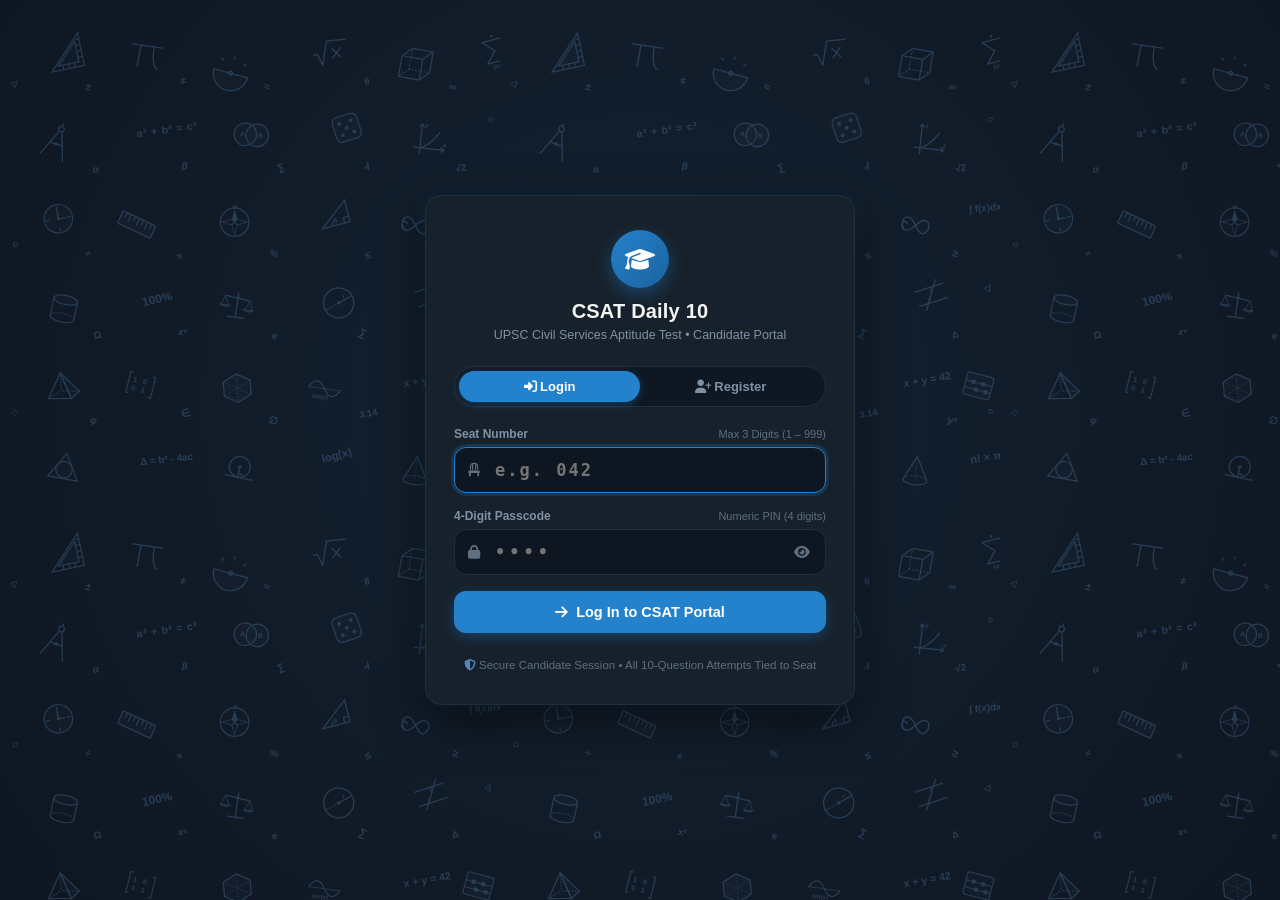
==== commit 9ec8f75c: "feat: add 3-digit seat number and 4-digit passcode candidate authentication with Supabase sync" ====
--- a/index.html
+++ b/index.html
@@ -112,6 +112,20 @@
           </div>
         </div>
         <div class="tg-header-right">
+          <!-- Candidate Badge & Logout -->
+          <div class="tg-candidate-badge" id="tg-header-candidate-badge" title="Logged-in Candidate">
+            <div class="tg-candidate-badge-avatar">
+              <i class="fa-solid fa-user"></i>
+            </div>
+            <div class="tg-candidate-badge-text">
+              <span class="tg-candidate-badge-name" id="badge-candidate-name">Candidate</span>
+              <span class="tg-candidate-badge-seat" id="badge-candidate-seat">Seat #001</span>
+            </div>
+            <button class="tg-candidate-badge-logout" id="btn-header-logout" title="Switch Seat / Logout">
+              <i class="fa-solid fa-arrow-right-from-bracket"></i>
+            </button>
+          </div>
+
           <!-- Chrome Install App Button -->
           <button class="tg-btn-chrome-install" id="btn-install-pwa" title="Install UPSC CSAT Daily App on this device">
             <i class="fa-solid fa-download"></i>
@@ -214,6 +228,34 @@
   <script>
     // Dynamic Automated October CSAT Test Series Tracker & Tile Engine
     document.addEventListener("DOMContentLoaded", () => {
+      // 0. Enforce Candidate Login
+      if (typeof CSAT_API !== 'undefined' && CSAT_API.requireAuth) {
+        if (!CSAT_API.requireAuth()) return;
+      }
+
+      // Populate Candidate Badge in Header
+      const candSeat = (typeof CSAT_API !== 'undefined' && CSAT_API.getSeatNumber) ? CSAT_API.getSeatNumber() : localStorage.getItem("csat_seat_number");
+      const candName = (typeof CSAT_API !== 'undefined' && CSAT_API.getCandidateName) ? CSAT_API.getCandidateName() : localStorage.getItem("csat_candidate_name");
+      const badgeSeat = document.getElementById("badge-candidate-seat");
+      const badgeName = document.getElementById("badge-candidate-name");
+      if (badgeSeat && candSeat) badgeSeat.textContent = `Seat #${candSeat}`;
+      if (badgeName && candName) badgeName.textContent = candName;
+
+      const btnHeaderLogout = document.getElementById("btn-header-logout");
+      if (btnHeaderLogout) {
+        btnHeaderLogout.addEventListener("click", () => {
+          if (confirm(`Logged in as ${candName || 'Candidate'} (Seat #${candSeat}).\nDo you want to switch seat or logout?`)) {
+            if (typeof CSAT_API !== 'undefined' && CSAT_API.logoutCandidate) {
+              CSAT_API.logoutCandidate();
+            } else {
+              localStorage.removeItem("csat_seat_number");
+              localStorage.removeItem("csat_candidate_name");
+              window.location.href = "login.html";
+            }
+          }
+        });
+      }
+
       const todayDateStr = (typeof getTodayDateStr === 'function') ? getTodayDateStr() : '2026-10-19';
       const todayMockNum = parseInt(todayDateStr.split('-')[2], 10) || 19;
       let currentHistoryData = (typeof OCTOBER_HISTORY_DATA !== 'undefined' && OCTOBER_HISTORY_DATA.length > 0)
--- a/style.css
+++ b/style.css
@@ -1276,7 +1276,16 @@
   line-height: 1.6;
   color: #f0f4f8;
   margin-bottom: 24px;
-  white-space: pre-line;
+  white-space: normal;
+  word-break: break-word;
+}
+
+sup {
+  font-size: 0.75em;
+  vertical-align: baseline;
+  position: relative;
+  top: -0.45em;
+  line-height: 0;
 }
 
 /* Options */
@@ -2375,4 +2384,341 @@
   }
 }
 
-
+/* ==========================================================================
+   Candidate Authentication & Login Card (Telegram Theme)
+   ========================================================================== */
+.tg-auth-container {
+  position: relative;
+  width: 100vw;
+  min-height: 100vh;
+  display: flex;
+  align-items: center;
+  justify-content: center;
+  padding: 24px 16px;
+  z-index: 2;
+  overflow-y: auto;
+}
+
+.tg-auth-card {
+  width: 100%;
+  max-width: 430px;
+  background: var(--tg-panel-bg, #17212b);
+  border: 1px solid var(--tg-border, #242f3d);
+  border-radius: var(--tg-radius-lg, 16px);
+  box-shadow: 0 16px 48px rgba(0, 0, 0, 0.55), 0 0 20px rgba(36, 129, 204, 0.12);
+  padding: 34px 28px 30px;
+  backdrop-filter: blur(12px);
+  -webkit-backdrop-filter: blur(12px);
+  position: relative;
+  z-index: 10;
+  display: flex;
+  flex-direction: column;
+}
+
+.tg-auth-brand {
+  text-align: center;
+  margin-bottom: 22px;
+}
+
+.tg-auth-icon-wrap {
+  width: 58px;
+  height: 58px;
+  border-radius: 50%;
+  background: linear-gradient(135deg, #2481cc, #1b639e);
+  display: inline-flex;
+  align-items: center;
+  justify-content: center;
+  font-size: 24px;
+  color: #fff;
+  box-shadow: 0 6px 18px rgba(36, 129, 204, 0.4);
+  margin-bottom: 12px;
+}
+
+.tg-auth-title {
+  font-size: 20px;
+  font-weight: 700;
+  color: var(--tg-text-primary, #ffffff);
+  margin-bottom: 4px;
+  letter-spacing: 0.2px;
+}
+
+.tg-auth-subtitle {
+  font-size: 12.5px;
+  color: var(--tg-text-secondary, #7f91a4);
+  line-height: 1.4;
+}
+
+.tg-auth-tabs {
+  display: flex;
+  background: rgba(14, 22, 33, 0.85);
+  border: 1px solid var(--tg-border, #232e3c);
+  border-radius: var(--tg-radius-pill, 30px);
+  padding: 4px;
+  margin-bottom: 20px;
+}
+
+.tg-auth-tab {
+  flex: 1;
+  padding: 8px 12px;
+  border: none;
+  background: transparent;
+  color: var(--tg-text-secondary, #7f91a4);
+  font-size: 13px;
+  font-weight: 600;
+  border-radius: var(--tg-radius-pill, 24px);
+  cursor: pointer;
+  transition: all var(--tg-transition-fast, 0.18s ease);
+}
+
+.tg-auth-tab.active {
+  background: var(--tg-blue, #2481cc);
+  color: #ffffff;
+  box-shadow: 0 2px 8px rgba(36, 129, 204, 0.4);
+}
+
+.tg-auth-field {
+  margin-bottom: 16px;
+}
+
+.tg-auth-label {
+  display: flex;
+  justify-content: space-between;
+  align-items: center;
+  font-size: 12px;
+  font-weight: 600;
+  color: var(--tg-text-secondary, #7f91a4);
+  margin-bottom: 6px;
+}
+
+.tg-auth-label-hint {
+  font-size: 11px;
+  color: var(--tg-text-muted, #5d6f80);
+  font-weight: normal;
+}
+
+.tg-auth-input-box {
+  position: relative;
+  display: flex;
+  align-items: center;
+}
+
+.tg-auth-input-icon {
+  position: absolute;
+  left: 14px;
+  color: var(--tg-text-muted, #5d6f80);
+  font-size: 14px;
+  pointer-events: none;
+}
+
+.tg-auth-input {
+  width: 100%;
+  padding: 12px 14px 12px 40px;
+  background: #0e1621;
+  border: 1px solid var(--tg-border, #232e3c);
+  border-radius: var(--tg-radius-md, 12px);
+  color: var(--tg-text-primary, #ffffff);
+  font-size: 14px;
+  font-family: inherit;
+  outline: none;
+  transition: border-color var(--tg-transition-fast, 0.18s ease), box-shadow var(--tg-transition-fast, 0.18s ease);
+}
+
+.tg-auth-input:focus {
+  border-color: var(--tg-blue, #2481cc);
+  box-shadow: 0 0 0 3px rgba(36, 129, 204, 0.2);
+}
+
+.tg-auth-input-seat {
+  font-family: monospace, monospace;
+  font-size: 17px;
+  font-weight: 700;
+  letter-spacing: 2px;
+}
+
+.tg-auth-input-passcode {
+  font-family: monospace, monospace;
+  font-size: 17px;
+  font-weight: 700;
+  letter-spacing: 4px;
+}
+
+.tg-auth-pw-toggle {
+  position: absolute;
+  right: 12px;
+  background: none;
+  border: none;
+  color: var(--tg-text-muted, #5d6f80);
+  cursor: pointer;
+  padding: 4px;
+  font-size: 14px;
+}
+
+.tg-auth-pw-toggle:hover {
+  color: var(--tg-text-primary, #ffffff);
+}
+
+.tg-auth-alert {
+  display: none;
+  padding: 10px 14px;
+  border-radius: var(--tg-radius-md, 10px);
+  font-size: 12.5px;
+  line-height: 1.4;
+  margin-bottom: 16px;
+  align-items: center;
+  gap: 10px;
+}
+
+.tg-auth-alert.error {
+  display: flex;
+  background: rgba(229, 57, 53, 0.12);
+  border: 1px solid rgba(229, 57, 53, 0.35);
+  color: #ff6b68;
+}
+
+.tg-auth-alert.success {
+  display: flex;
+  background: rgba(52, 199, 89, 0.12);
+  border: 1px solid rgba(52, 199, 89, 0.35);
+  color: #4cd964;
+}
+
+.tg-auth-btn-submit {
+  width: 100%;
+  padding: 13px 20px;
+  background: var(--tg-blue, #2481cc);
+  color: #ffffff;
+  border: none;
+  border-radius: var(--tg-radius-md, 12px);
+  font-size: 14.5px;
+  font-weight: 600;
+  cursor: pointer;
+  display: flex;
+  align-items: center;
+  justify-content: center;
+  gap: 8px;
+  transition: all var(--tg-transition-fast, 0.18s ease);
+  box-shadow: 0 4px 14px rgba(36, 129, 204, 0.35);
+  margin-top: 6px;
+}
+
+.tg-auth-btn-submit:hover:not(:disabled) {
+  background: var(--tg-blue-hover, #2ba2f2);
+  transform: translateY(-1px);
+  box-shadow: 0 6px 18px rgba(36, 129, 204, 0.5);
+}
+
+.tg-auth-btn-submit:active:not(:disabled) {
+  transform: translateY(1px);
+}
+
+.tg-auth-btn-submit:disabled {
+  opacity: 0.65;
+  cursor: not-allowed;
+}
+
+.tg-auth-active-card {
+  background: rgba(36, 129, 204, 0.1);
+  border: 1px solid rgba(36, 129, 204, 0.35);
+  border-radius: var(--tg-radius-md, 12px);
+  padding: 14px 16px;
+  margin-bottom: 18px;
+  display: flex;
+  align-items: center;
+  gap: 12px;
+}
+
+.tg-auth-active-avatar {
+  width: 42px;
+  height: 42px;
+  border-radius: 50%;
+  background: var(--tg-blue, #2481cc);
+  color: #fff;
+  display: flex;
+  align-items: center;
+  justify-content: center;
+  font-size: 16px;
+  flex-shrink: 0;
+}
+
+.tg-auth-active-info {
+  flex: 1;
+}
+
+.tg-auth-active-name {
+  font-size: 14px;
+  font-weight: 700;
+  color: #ffffff;
+}
+
+.tg-auth-active-seat {
+  font-size: 11.5px;
+  color: var(--tg-blue-light, #5288c1);
+  font-weight: 600;
+}
+
+/* Header Candidate Badge in App Bar */
+.tg-candidate-badge {
+  display: inline-flex;
+  align-items: center;
+  gap: 8px;
+  background: var(--tg-surface, #242f3d);
+  border: 1px solid var(--tg-border-light, rgba(255, 255, 255, 0.08));
+  border-radius: var(--tg-radius-pill, 30px);
+  padding: 4px 10px 4px 6px;
+  color: var(--tg-text-primary, #ffffff);
+  font-size: 12px;
+  box-shadow: 0 2px 8px rgba(0,0,0,0.2);
+}
+
+.tg-candidate-badge-avatar {
+  width: 24px;
+  height: 24px;
+  border-radius: 50%;
+  background: var(--tg-blue, #2481cc);
+  color: #ffffff;
+  display: flex;
+  align-items: center;
+  justify-content: center;
+  font-size: 11px;
+}
+
+.tg-candidate-badge-text {
+  display: flex;
+  flex-direction: column;
+  line-height: 1.15;
+}
+
+.tg-candidate-badge-name {
+  font-weight: 600;
+  font-size: 12px;
+  color: #ffffff;
+  max-width: 100px;
+  white-space: nowrap;
+  overflow: hidden;
+  text-overflow: ellipsis;
+}
+
+.tg-candidate-badge-seat {
+  font-size: 10px;
+  color: var(--tg-blue-light, #5288c1);
+  font-weight: 700;
+  letter-spacing: 0.5px;
+}
+
+.tg-candidate-badge-logout {
+  background: none;
+  border: none;
+  color: var(--tg-text-muted, #5d6f80);
+  cursor: pointer;
+  padding: 2px 4px;
+  font-size: 12px;
+  border-radius: 4px;
+  transition: color var(--tg-transition-fast, 0.18s ease);
+}
+
+.tg-candidate-badge-logout:hover {
+  color: var(--tg-red, #e53935);
+}
+
+
+
